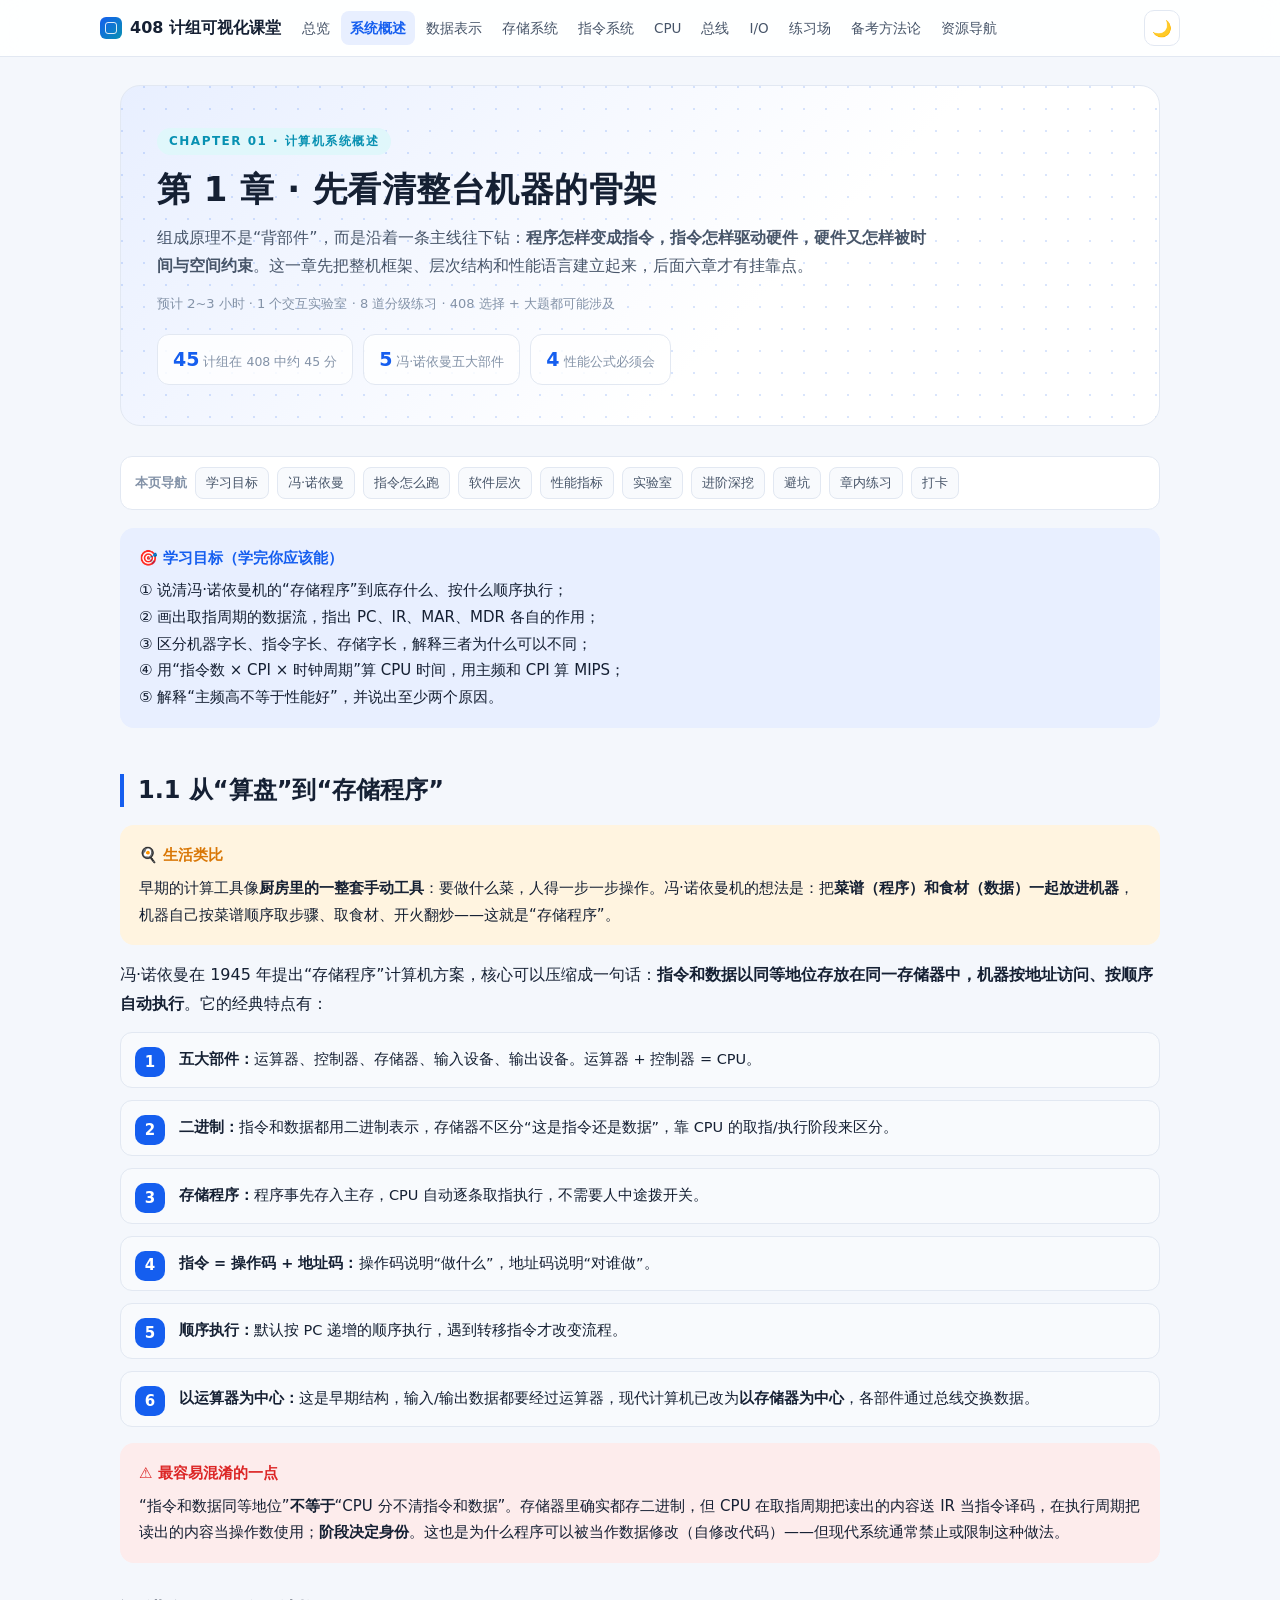
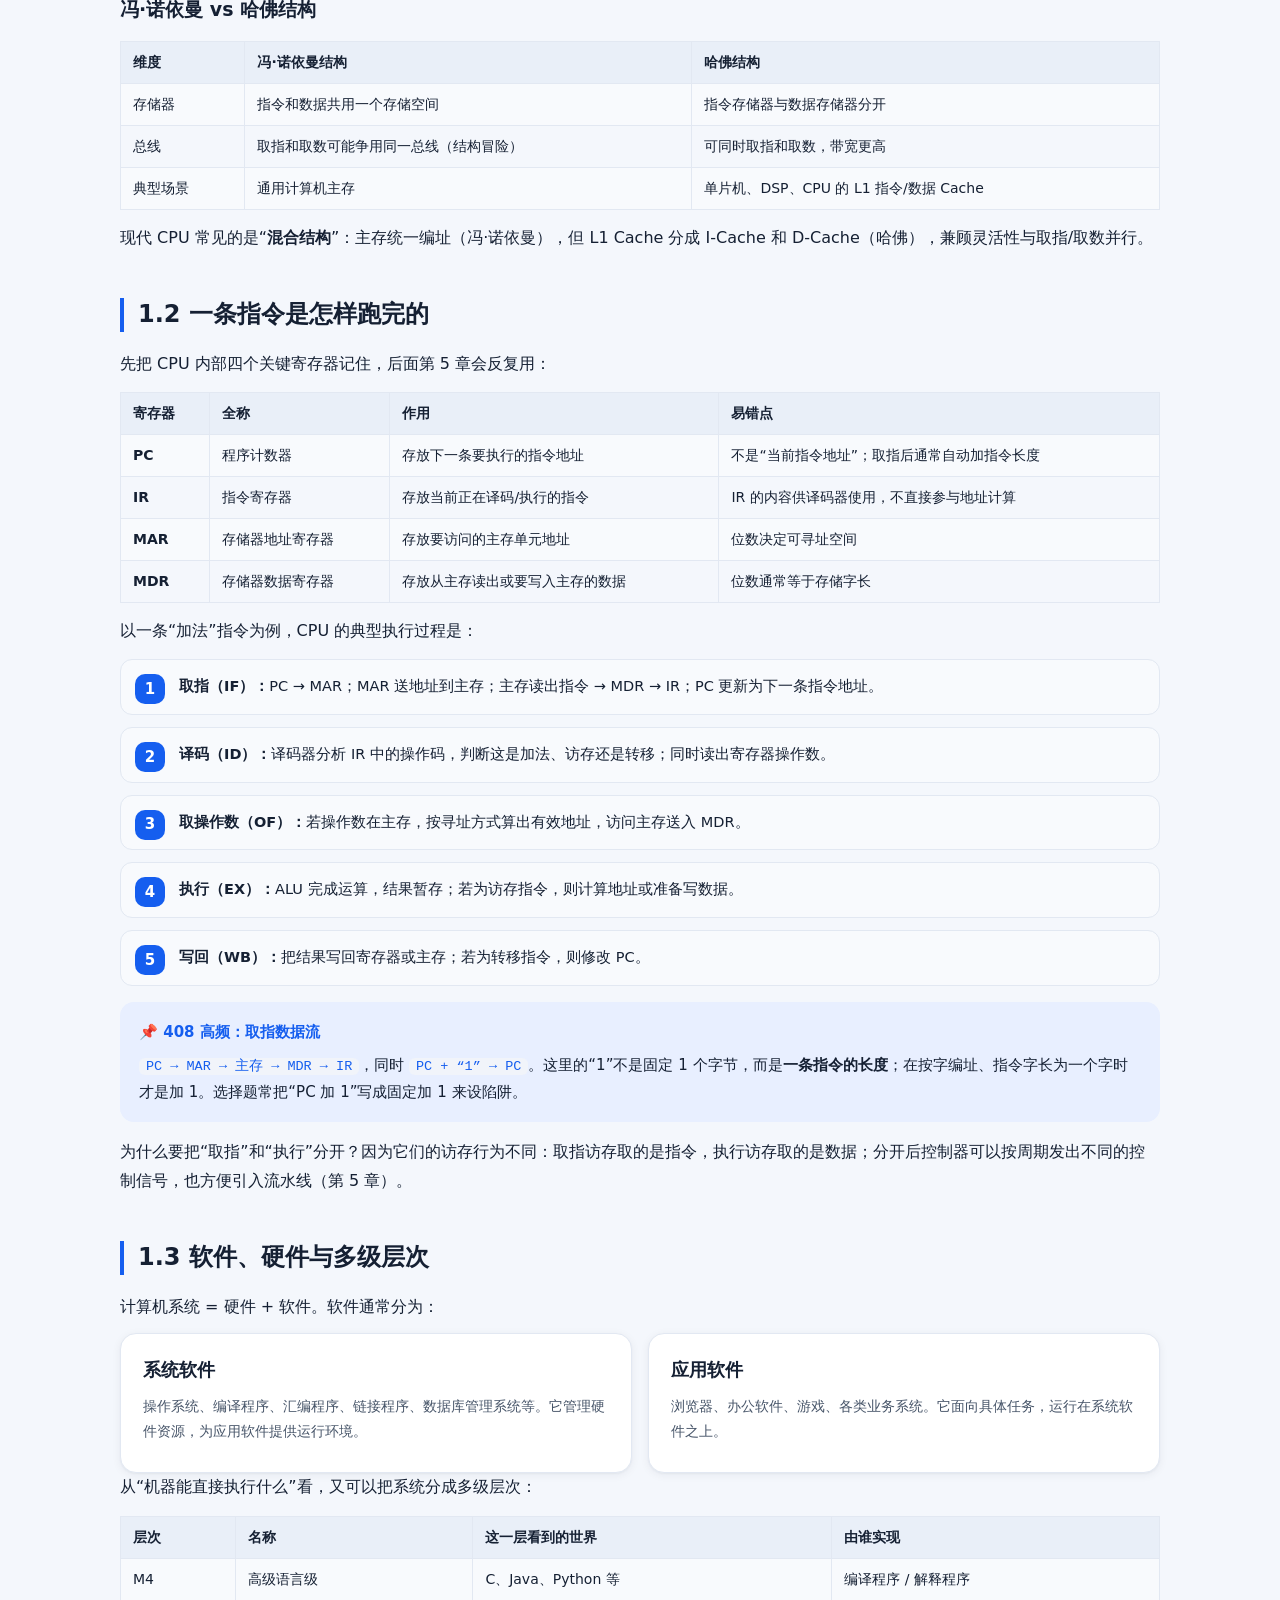
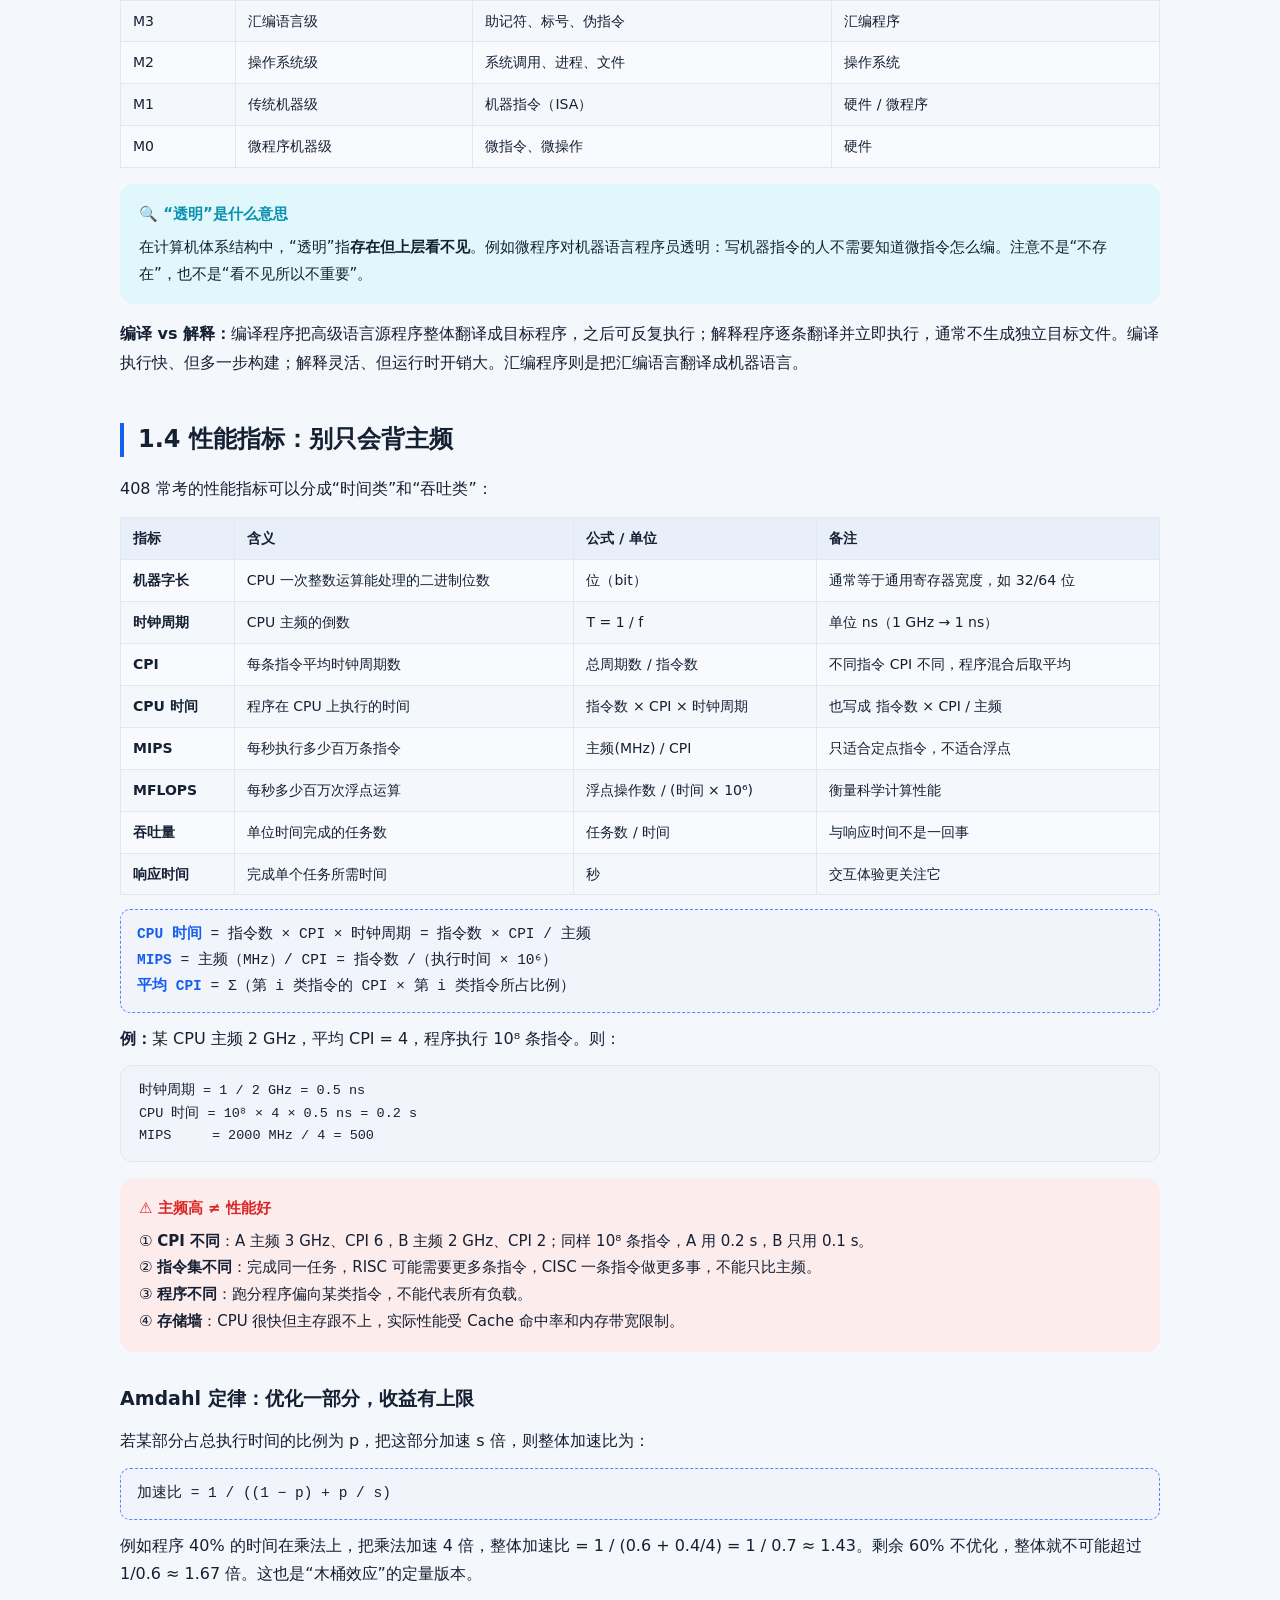
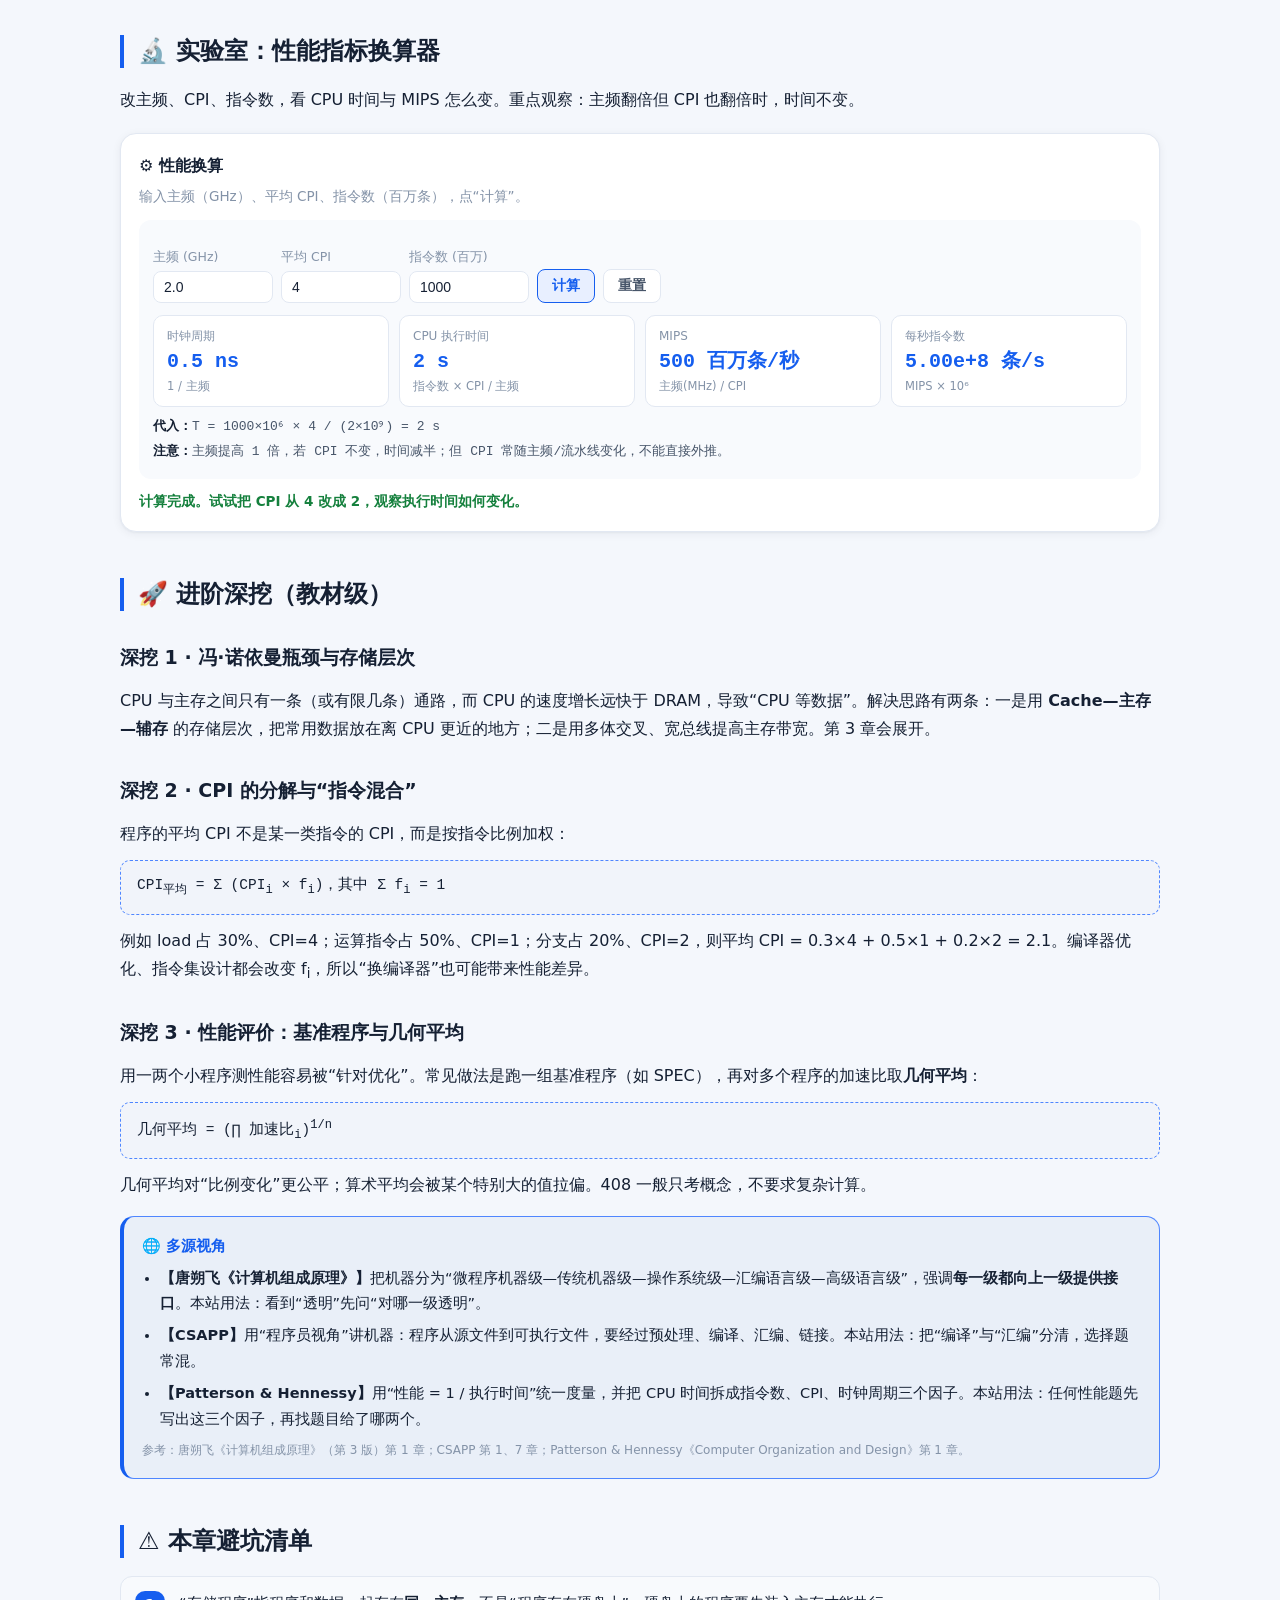
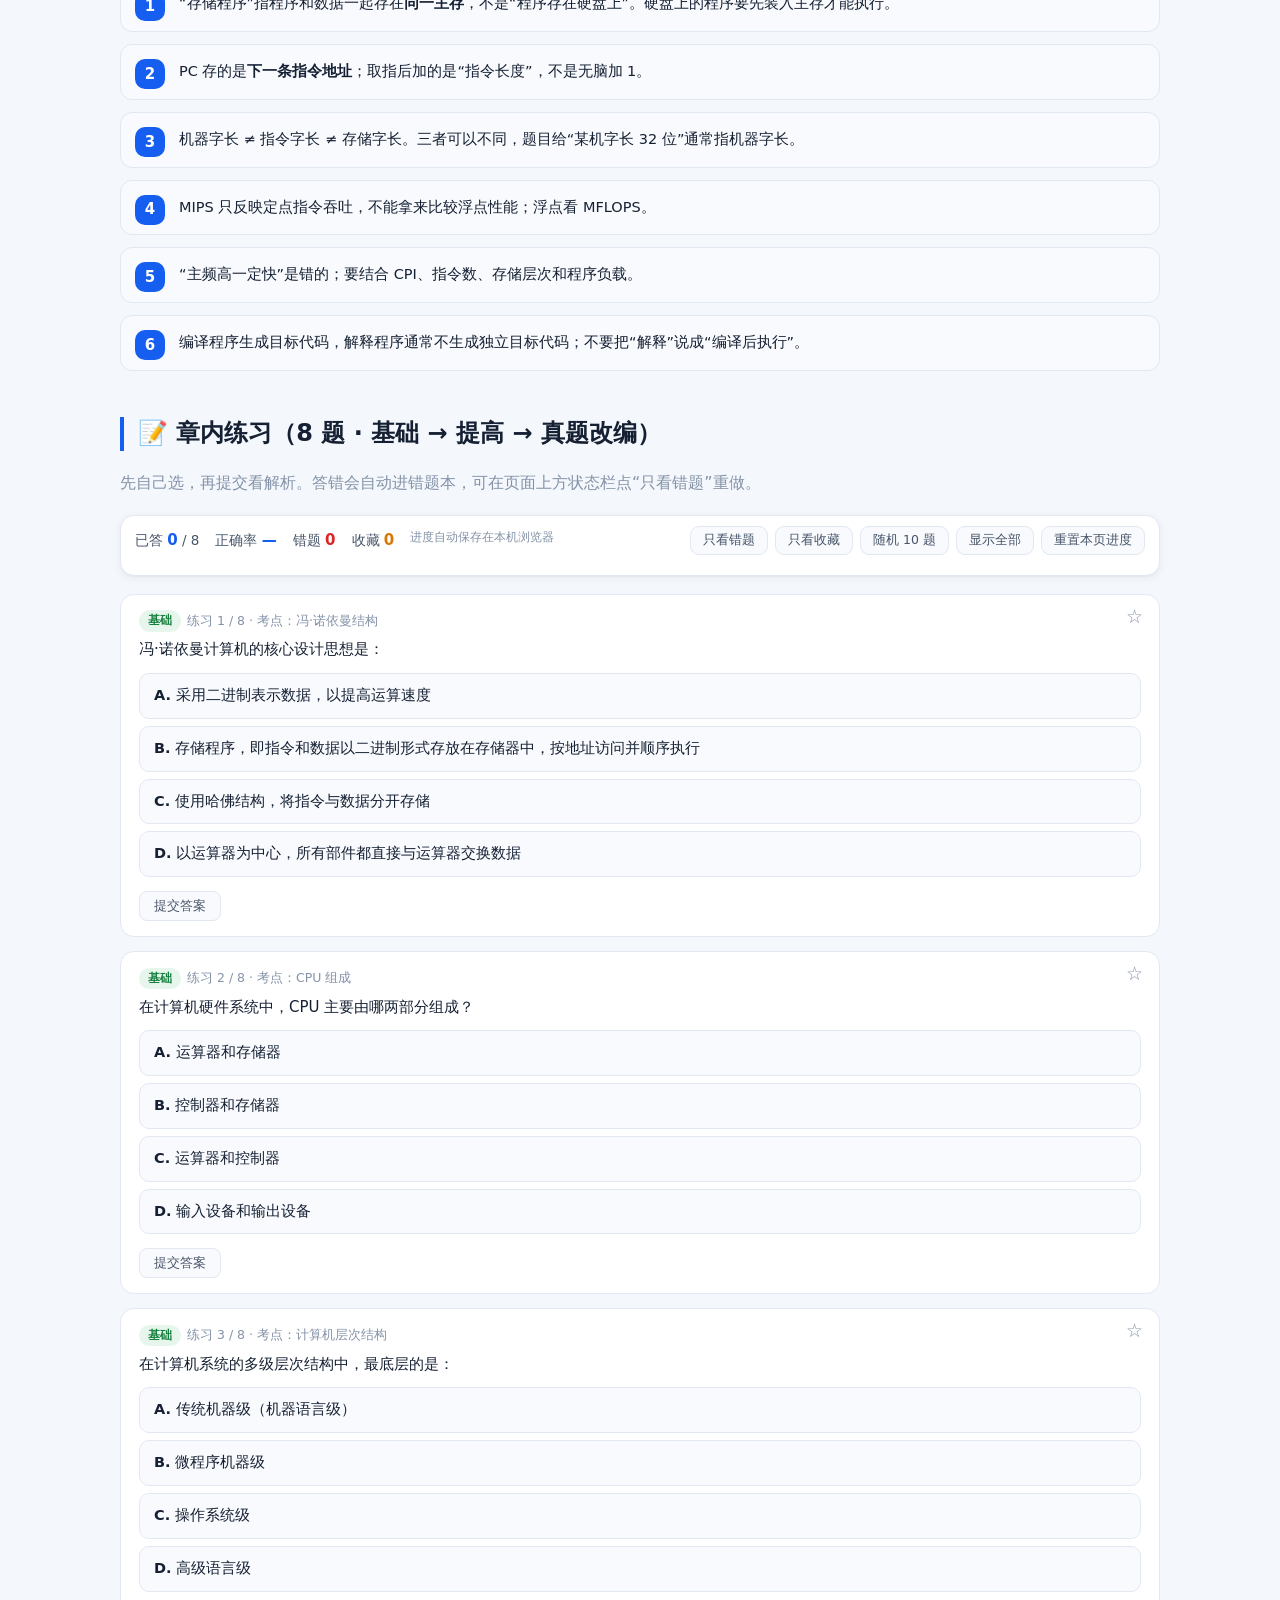
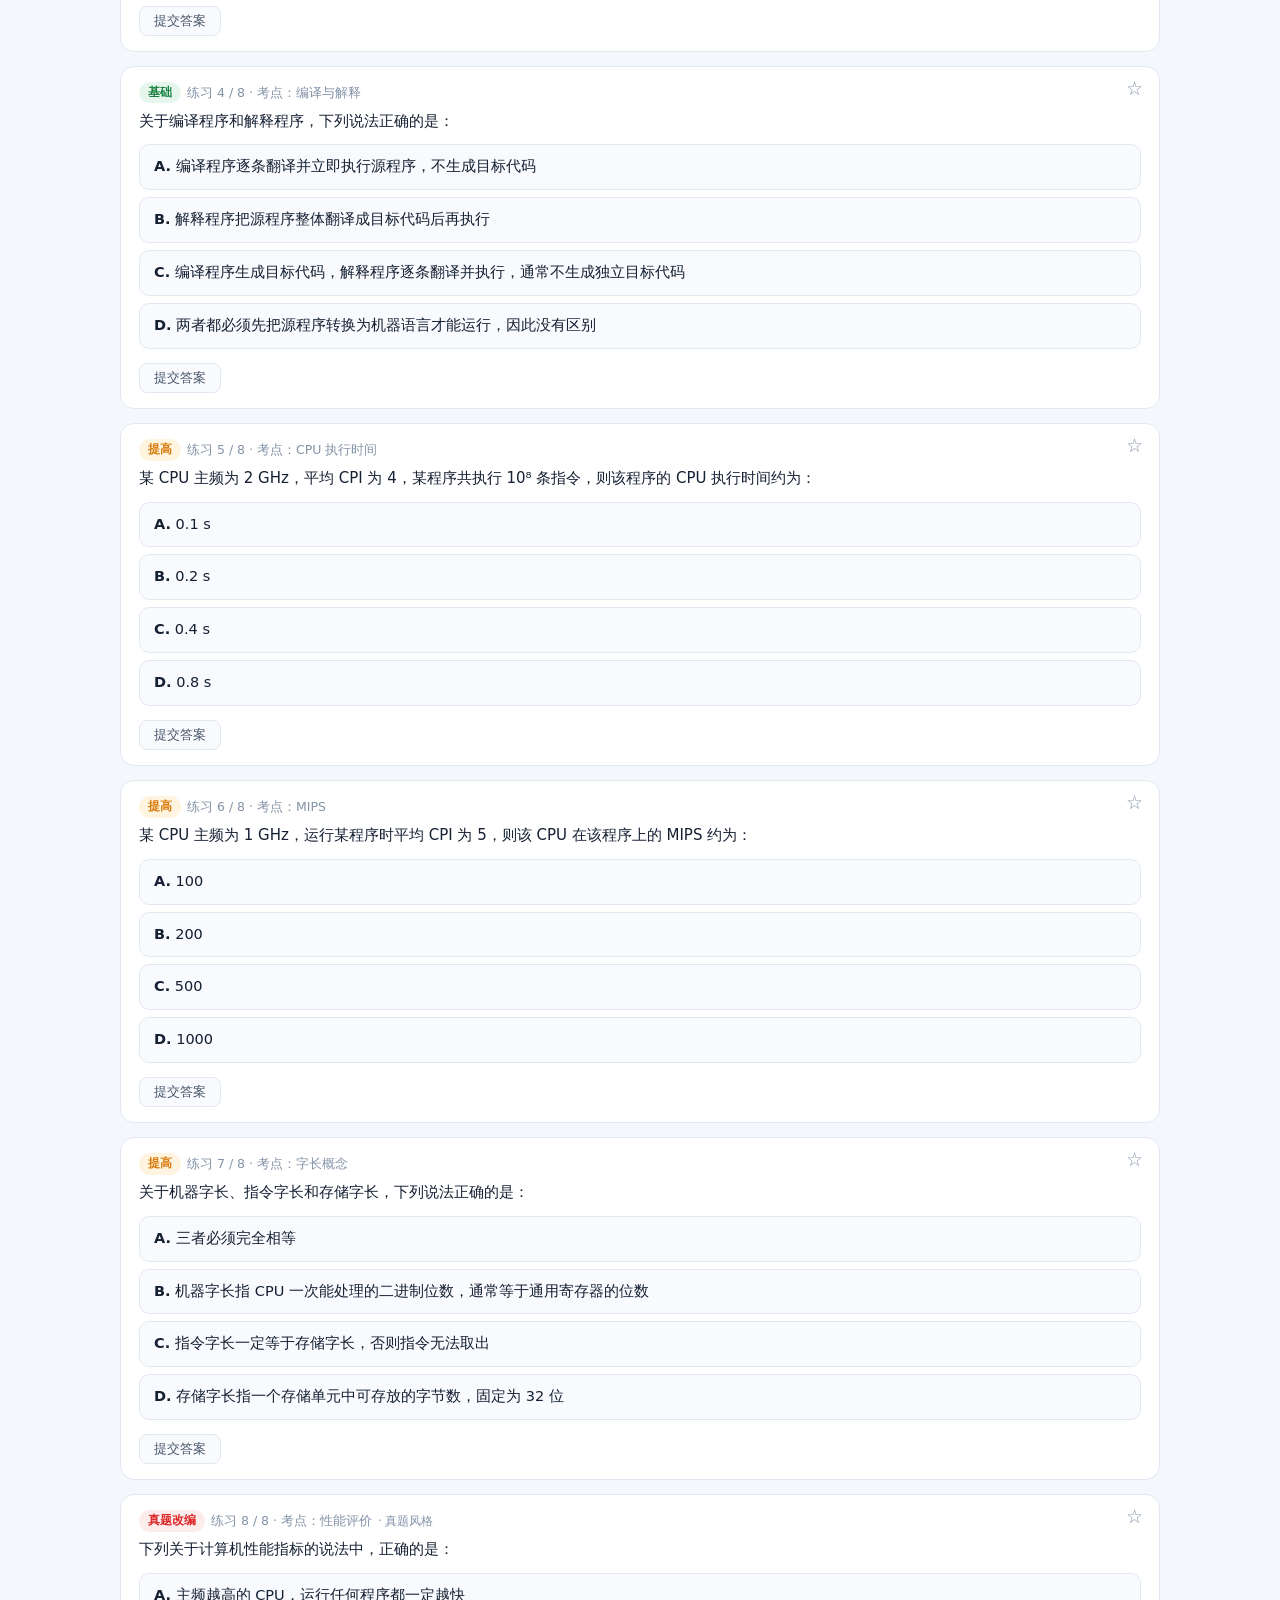
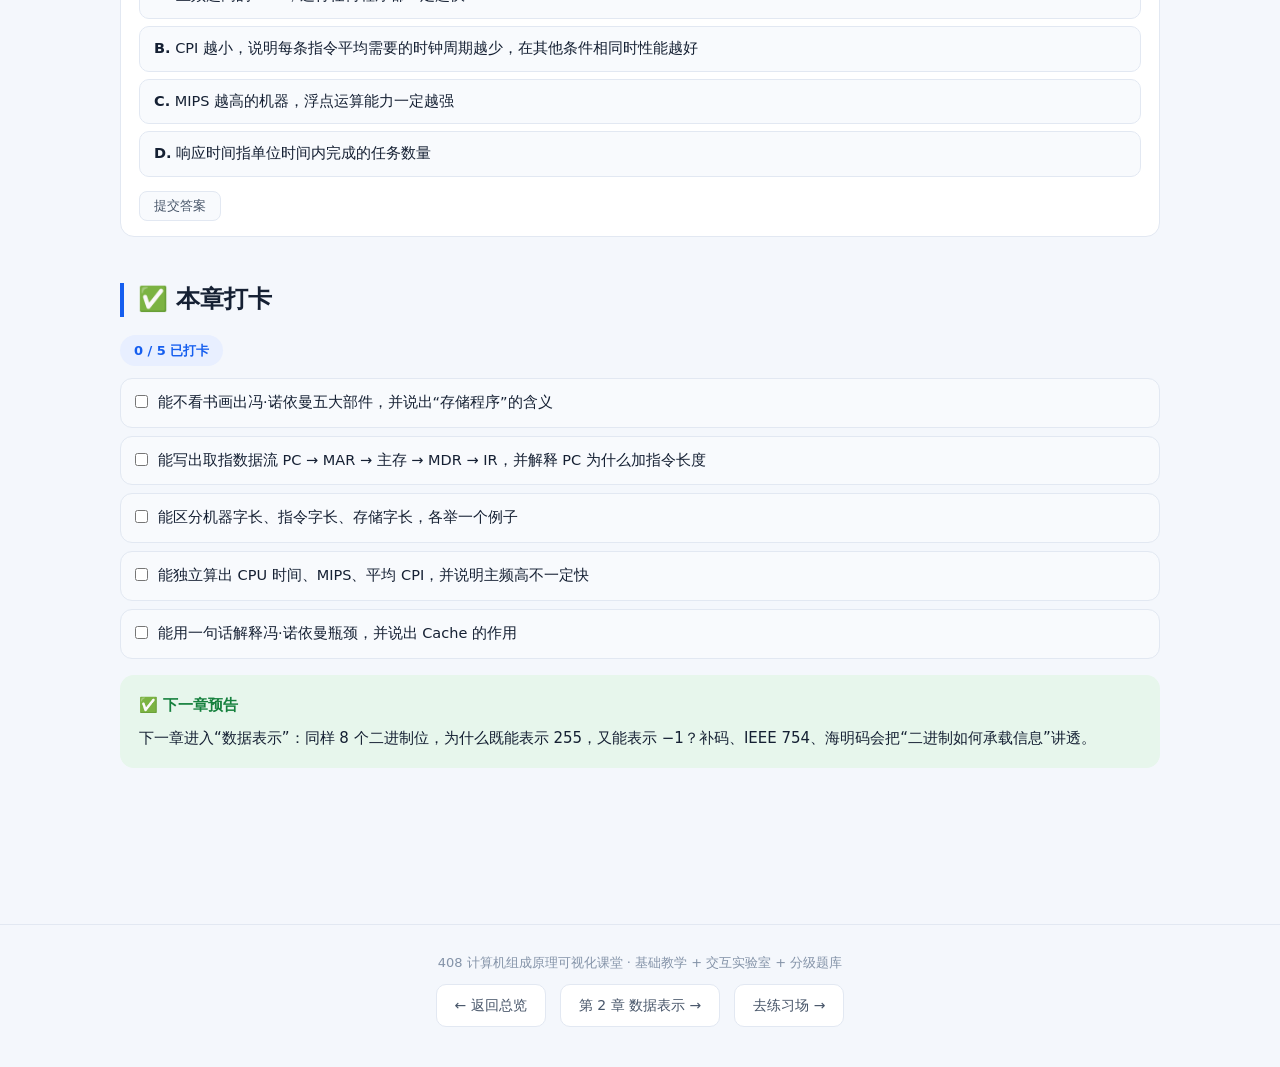
==== ch01.html @ 4a2fb488 "408 计算机组成原理可视化课堂：7 章知识体系、8 个交互实验室、70 道分级练习、备考方法论" ====
<!DOCTYPE html>
<html lang="zh-CN" data-theme="light">
<head>
<meta charset="UTF-8">
<meta name="viewport" content="width=device-width, initial-scale=1.0">
<title>第 1 章 计算机系统概述 · 408 计算机组成原理可视化课堂</title>
<meta name="description" content="408 计算机组成原理第 1 章：冯·诺依曼结构、计算机层次、指令执行过程与性能指标，附性能换算实验室。">
<link rel="stylesheet" href="assets/style.css?v=1">
</head>
<body>
<nav class="topbar"><div class="topbar-inner">
  <a class="logo" href="index.html"><span class="dot"></span>408 计组可视化课堂</a>
  <div class="nav-links">
    <a href="index.html">总览</a><a href="ch01.html">系统概述</a><a href="ch02.html">数据表示</a><a href="ch03.html">存储系统</a><a href="ch04.html">指令系统</a><a href="ch05.html">CPU</a><a href="ch06.html">总线</a><a href="ch07.html">I/O</a><a href="practice.html">练习场</a><a href="method.html">备考方法论</a><a href="resources.html">资源导航</a>
  </div>
  <button class="theme-btn" title="切换明暗主题">🌙</button>
</div></nav>

<div class="wrap">
  <div class="hero">
    <span class="kicker">CHAPTER 01 · 计算机系统概述</span>
    <h1>第 1 章 · 先看清整台机器的骨架</h1>
    <p>组成原理不是“背部件”，而是沿着一条主线往下钻：<b>程序怎样变成指令，指令怎样驱动硬件，硬件又怎样被时间与空间约束</b>。这一章先把整机框架、层次结构和性能语言建立起来，后面六章才有挂靠点。</p>
    <p class="tagline">预计 2~3 小时 · 1 个交互实验室 · 8 道分级练习 · 408 选择 + 大题都可能涉及</p>
    <div class="stats">
      <div class="stat"><b>45</b><span>计组在 408 中约 45 分</span></div>
      <div class="stat"><b>5</b><span>冯·诺依曼五大部件</span></div>
      <div class="stat"><b>4</b><span>性能公式必须会</span></div>
    </div>
  </div>

  <div class="toc"><span class="toc-label">本页导航</span><a href="#goal">学习目标</a><a href="#s1">冯·诺依曼</a><a href="#s2">指令怎么跑</a><a href="#s3">软件层次</a><a href="#s4">性能指标</a><a href="#lab">实验室</a><a href="#deep">进阶深挖</a><a href="#pit">避坑</a><a href="#quiz">章内练习</a><a href="#ck">打卡</a></div>

  <div class="callout exam" id="goal"><div class="co-title">🎯 学习目标（学完你应该能）</div>
  ① 说清冯·诺依曼机的“存储程序”到底存什么、按什么顺序执行；<br>
  ② 画出取指周期的数据流，指出 PC、IR、MAR、MDR 各自的作用；<br>
  ③ 区分机器字长、指令字长、存储字长，解释三者为什么可以不同；<br>
  ④ 用“指令数 × CPI × 时钟周期”算 CPU 时间，用主频和 CPI 算 MIPS；<br>
  ⑤ 解释“主频高不等于性能好”，并说出至少两个原因。</div>

  <h2 class="sec" id="s1">1.1 从“算盘”到“存储程序”</h2>
  <div class="callout life"><div class="co-title">🍳 生活类比</div>
  早期的计算工具像<b>厨房里的一整套手动工具</b>：要做什么菜，人得一步一步操作。冯·诺依曼机的想法是：把<b>菜谱（程序）和食材（数据）一起放进机器</b>，机器自己按菜谱顺序取步骤、取食材、开火翻炒——这就是“存储程序”。</div>

  <p>冯·诺依曼在 1945 年提出“存储程序”计算机方案，核心可以压缩成一句话：<b>指令和数据以同等地位存放在同一存储器中，机器按地址访问、按顺序自动执行</b>。它的经典特点有：</p>
  <div class="steps">
    <div class="step"><b>五大部件：</b>运算器、控制器、存储器、输入设备、输出设备。运算器 + 控制器 = CPU。</div>
    <div class="step"><b>二进制：</b>指令和数据都用二进制表示，存储器不区分“这是指令还是数据”，靠 CPU 的取指/执行阶段来区分。</div>
    <div class="step"><b>存储程序：</b>程序事先存入主存，CPU 自动逐条取指执行，不需要人中途拨开关。</div>
    <div class="step"><b>指令 = 操作码 + 地址码：</b>操作码说明“做什么”，地址码说明“对谁做”。</div>
    <div class="step"><b>顺序执行：</b>默认按 PC 递增的顺序执行，遇到转移指令才改变流程。</div>
    <div class="step"><b>以运算器为中心：</b>这是早期结构，输入/输出数据都要经过运算器，现代计算机已改为<b>以存储器为中心</b>，各部件通过总线交换数据。</div>
  </div>

  <div class="callout warn"><div class="co-title">⚠️ 最容易混淆的一点</div>
  “指令和数据同等地位”<b>不等于</b>“CPU 分不清指令和数据”。存储器里确实都存二进制，但 CPU 在取指周期把读出的内容送 IR 当指令译码，在执行周期把读出的内容当操作数使用；<b>阶段决定身份</b>。这也是为什么程序可以被当作数据修改（自修改代码）——但现代系统通常禁止或限制这种做法。</div>

  <h3 class="sub">冯·诺依曼 vs 哈佛结构</h3>
  <table class="tbl">
    <tr><th>维度</th><th>冯·诺依曼结构</th><th>哈佛结构</th></tr>
    <tr><td>存储器</td><td>指令和数据共用一个存储空间</td><td>指令存储器与数据存储器分开</td></tr>
    <tr><td>总线</td><td>取指和取数可能争用同一总线（结构冒险）</td><td>可同时取指和取数，带宽更高</td></tr>
    <tr><td>典型场景</td><td>通用计算机主存</td><td>单片机、DSP、CPU 的 L1 指令/数据 Cache</td></tr>
  </table>
  <p>现代 CPU 常见的是“<b>混合结构</b>”：主存统一编址（冯·诺依曼），但 L1 Cache 分成 I-Cache 和 D-Cache（哈佛），兼顾灵活性与取指/取数并行。</p>

  <h2 class="sec" id="s2">1.2 一条指令是怎样跑完的</h2>
  <p>先把 CPU 内部四个关键寄存器记住，后面第 5 章会反复用：</p>
  <table class="tbl">
    <tr><th>寄存器</th><th>全称</th><th>作用</th><th>易错点</th></tr>
    <tr><td><b>PC</b></td><td>程序计数器</td><td>存放下一条要执行的指令地址</td><td>不是“当前指令地址”；取指后通常自动加指令长度</td></tr>
    <tr><td><b>IR</b></td><td>指令寄存器</td><td>存放当前正在译码/执行的指令</td><td>IR 的内容供译码器使用，不直接参与地址计算</td></tr>
    <tr><td><b>MAR</b></td><td>存储器地址寄存器</td><td>存放要访问的主存单元地址</td><td>位数决定可寻址空间</td></tr>
    <tr><td><b>MDR</b></td><td>存储器数据寄存器</td><td>存放从主存读出或要写入主存的数据</td><td>位数通常等于存储字长</td></tr>
  </table>

  <p>以一条“加法”指令为例，CPU 的典型执行过程是：</p>
  <div class="steps">
    <div class="step"><b>取指（IF）：</b>PC → MAR；MAR 送地址到主存；主存读出指令 → MDR → IR；PC 更新为下一条指令地址。</div>
    <div class="step"><b>译码（ID）：</b>译码器分析 IR 中的操作码，判断这是加法、访存还是转移；同时读出寄存器操作数。</div>
    <div class="step"><b>取操作数（OF）：</b>若操作数在主存，按寻址方式算出有效地址，访问主存送入 MDR。</div>
    <div class="step"><b>执行（EX）：</b>ALU 完成运算，结果暂存；若为访存指令，则计算地址或准备写数据。</div>
    <div class="step"><b>写回（WB）：</b>把结果写回寄存器或主存；若为转移指令，则修改 PC。</div>
  </div>

  <div class="callout exam"><div class="co-title">📌 408 高频：取指数据流</div>
  <code class="inline">PC → MAR → 主存 → MDR → IR</code>，同时 <code class="inline">PC + “1” → PC</code>。这里的“1”不是固定 1 个字节，而是<b>一条指令的长度</b>；在按字编址、指令字长为一个字时才是加 1。选择题常把“PC 加 1”写成固定加 1 来设陷阱。</div>

  <p>为什么要把“取指”和“执行”分开？因为它们的访存行为不同：取指访存取的是指令，执行访存取的是数据；分开后控制器可以按周期发出不同的控制信号，也方便引入流水线（第 5 章）。</p>

  <h2 class="sec" id="s3">1.3 软件、硬件与多级层次</h2>
  <p>计算机系统 = 硬件 + 软件。软件通常分为：</p>
  <div class="grid cols-2">
    <div class="card"><h3>系统软件</h3><p>操作系统、编译程序、汇编程序、链接程序、数据库管理系统等。它管理硬件资源，为应用软件提供运行环境。</p></div>
    <div class="card"><h3>应用软件</h3><p>浏览器、办公软件、游戏、各类业务系统。它面向具体任务，运行在系统软件之上。</p></div>
  </div>
  <p>从“机器能直接执行什么”看，又可以把系统分成多级层次：</p>
  <table class="tbl">
    <tr><th>层次</th><th>名称</th><th>这一层看到的世界</th><th>由谁实现</th></tr>
    <tr><td>M4</td><td>高级语言级</td><td>C、Java、Python 等</td><td>编译程序 / 解释程序</td></tr>
    <tr><td>M3</td><td>汇编语言级</td><td>助记符、标号、伪指令</td><td>汇编程序</td></tr>
    <tr><td>M2</td><td>操作系统级</td><td>系统调用、进程、文件</td><td>操作系统</td></tr>
    <tr><td>M1</td><td>传统机器级</td><td>机器指令（ISA）</td><td>硬件 / 微程序</td></tr>
    <tr><td>M0</td><td>微程序机器级</td><td>微指令、微操作</td><td>硬件</td></tr>
  </table>
  <div class="callout cyan"><div class="co-title">🔍 “透明”是什么意思</div>
  在计算机体系结构中，“透明”指<b>存在但上层看不见</b>。例如微程序对机器语言程序员透明：写机器指令的人不需要知道微指令怎么编。注意不是“不存在”，也不是“看不见所以不重要”。</div>

  <p><b>编译 vs 解释：</b>编译程序把高级语言源程序整体翻译成目标程序，之后可反复执行；解释程序逐条翻译并立即执行，通常不生成独立目标文件。编译执行快、但多一步构建；解释灵活、但运行时开销大。汇编程序则是把汇编语言翻译成机器语言。</p>

  <h2 class="sec" id="s4">1.4 性能指标：别只会背主频</h2>
  <p>408 常考的性能指标可以分成“时间类”和“吞吐类”：</p>
  <table class="tbl">
    <tr><th>指标</th><th>含义</th><th>公式 / 单位</th><th>备注</th></tr>
    <tr><td><b>机器字长</b></td><td>CPU 一次整数运算能处理的二进制位数</td><td>位（bit）</td><td>通常等于通用寄存器宽度，如 32/64 位</td></tr>
    <tr><td><b>时钟周期</b></td><td>CPU 主频的倒数</td><td>T = 1 / f</td><td>单位 ns（1 GHz → 1 ns）</td></tr>
    <tr><td><b>CPI</b></td><td>每条指令平均时钟周期数</td><td>总周期数 / 指令数</td><td>不同指令 CPI 不同，程序混合后取平均</td></tr>
    <tr><td><b>CPU 时间</b></td><td>程序在 CPU 上执行的时间</td><td>指令数 × CPI × 时钟周期</td><td>也写成 指令数 × CPI / 主频</td></tr>
    <tr><td><b>MIPS</b></td><td>每秒执行多少百万条指令</td><td>主频(MHz) / CPI</td><td>只适合定点指令，不适合浮点</td></tr>
    <tr><td><b>MFLOPS</b></td><td>每秒多少百万次浮点运算</td><td>浮点操作数 / (时间 × 10⁶)</td><td>衡量科学计算性能</td></tr>
    <tr><td><b>吞吐量</b></td><td>单位时间完成的任务数</td><td>任务数 / 时间</td><td>与响应时间不是一回事</td></tr>
    <tr><td><b>响应时间</b></td><td>完成单个任务所需时间</td><td>秒</td><td>交互体验更关注它</td></tr>
  </table>

  <div class="formula">
    <b>CPU 时间</b> = 指令数 × CPI × 时钟周期 = 指令数 × CPI / 主频<br>
    <b>MIPS</b> = 主频（MHz）/ CPI = 指令数 /（执行时间 × 10⁶）<br>
    <b>平均 CPI</b> = Σ（第 i 类指令的 CPI × 第 i 类指令所占比例）
  </div>

  <p><b>例：</b>某 CPU 主频 2 GHz，平均 CPI = 4，程序执行 10⁸ 条指令。则：</p>
  <pre class="code">时钟周期 = 1 / 2 GHz = 0.5 ns
CPU 时间 = 10⁸ × 4 × 0.5 ns = 0.2 s
MIPS     = 2000 MHz / 4 = 500</pre>

  <div class="callout warn"><div class="co-title">⚠️ 主频高 ≠ 性能好</div>
  ① <b>CPI 不同</b>：A 主频 3 GHz、CPI 6，B 主频 2 GHz、CPI 2；同样 10⁸ 条指令，A 用 0.2 s，B 只用 0.1 s。<br>
  ② <b>指令集不同</b>：完成同一任务，RISC 可能需要更多条指令，CISC 一条指令做更多事，不能只比主频。<br>
  ③ <b>程序不同</b>：跑分程序偏向某类指令，不能代表所有负载。<br>
  ④ <b>存储墙</b>：CPU 很快但主存跟不上，实际性能受 Cache 命中率和内存带宽限制。</div>

  <h3 class="sub">Amdahl 定律：优化一部分，收益有上限</h3>
  <p>若某部分占总执行时间的比例为 p，把这部分加速 s 倍，则整体加速比为：</p>
  <div class="formula">加速比 = 1 / ((1 − p) + p / s)</div>
  <p>例如程序 40% 的时间在乘法上，把乘法加速 4 倍，整体加速比 = 1 / (0.6 + 0.4/4) = 1 / 0.7 ≈ 1.43。剩余 60% 不优化，整体就不可能超过 1/0.6 ≈ 1.67 倍。这也是“木桶效应”的定量版本。</p>

  <h2 class="sec" id="lab">🔬 实验室：性能指标换算器</h2>
  <p>改主频、CPI、指令数，看 CPU 时间与 MIPS 怎么变。重点观察：主频翻倍但 CPI 也翻倍时，时间不变。</p>
  <div class="lab" id="lab-perf">
    <div class="lab-title">⚙️ 性能换算</div>
    <div class="lab-desc">输入主频（GHz）、平均 CPI、指令数（百万条），点“计算”。</div>
    <div class="lab-stage">
      <div class="lab-ctrl">
        <label class="lab-field">主频 (GHz)<input id="perf-freq" type="number" value="2.0" step="0.1" min="0.1"></label>
        <label class="lab-field">平均 CPI<input id="perf-cpi" type="number" value="4" step="0.5" min="0.1"></label>
        <label class="lab-field">指令数 (百万)<input id="perf-inst" type="number" value="1000" step="100" min="1"></label>
        <button id="perf-go" type="button">计算</button>
        <button id="perf-reset" class="ghost" type="button">重置</button>
      </div>
      <div class="lab-out" id="perf-out"></div>
      <div class="lab-kv" id="perf-kv"></div>
    </div>
    <div class="lab-note" id="perf-note"></div>
  </div>

  <h2 class="sec" id="deep">🚀 进阶深挖（教材级）</h2>
  <h3 class="sub">深挖 1 · 冯·诺依曼瓶颈与存储层次</h3>
  <p>CPU 与主存之间只有一条（或有限几条）通路，而 CPU 的速度增长远快于 DRAM，导致“CPU 等数据”。解决思路有两条：一是用 <b>Cache—主存—辅存</b> 的存储层次，把常用数据放在离 CPU 更近的地方；二是用多体交叉、宽总线提高主存带宽。第 3 章会展开。</p>

  <h3 class="sub">深挖 2 · CPI 的分解与“指令混合”</h3>
  <p>程序的平均 CPI 不是某一类指令的 CPI，而是按指令比例加权：</p>
  <div class="formula">CPI<sub>平均</sub> = Σ (CPI<sub>i</sub> × f<sub>i</sub>)，其中 Σ f<sub>i</sub> = 1</div>
  <p>例如 load 占 30%、CPI=4；运算指令占 50%、CPI=1；分支占 20%、CPI=2，则平均 CPI = 0.3×4 + 0.5×1 + 0.2×2 = 2.1。编译器优化、指令集设计都会改变 f<sub>i</sub>，所以“换编译器”也可能带来性能差异。</p>

  <h3 class="sub">深挖 3 · 性能评价：基准程序与几何平均</h3>
  <p>用一两个小程序测性能容易被“针对优化”。常见做法是跑一组基准程序（如 SPEC），再对多个程序的加速比取<b>几何平均</b>：</p>
  <div class="formula">几何平均 = (∏ 加速比<sub>i</sub>)<sup>1/n</sup></div>
  <p>几何平均对“比例变化”更公平；算术平均会被某个特别大的值拉偏。408 一般只考概念，不要求复杂计算。</p>

  <div class="callout views"><div class="co-title">🌐 多源视角</div>
  <ul>
    <li><b>【唐朔飞《计算机组成原理》】</b>把机器分为“微程序机器级—传统机器级—操作系统级—汇编语言级—高级语言级”，强调<b>每一级都向上一级提供接口</b>。本站用法：看到“透明”先问“对哪一级透明”。</li>
    <li><b>【CSAPP】</b>用“程序员视角”讲机器：程序从源文件到可执行文件，要经过预处理、编译、汇编、链接。本站用法：把“编译”与“汇编”分清，选择题常混。</li>
    <li><b>【Patterson & Hennessy】</b>用“性能 = 1 / 执行时间”统一度量，并把 CPU 时间拆成指令数、CPI、时钟周期三个因子。本站用法：任何性能题先写出这三个因子，再找题目给了哪两个。</li>
  </ul>
  <div class="src">参考：唐朔飞《计算机组成原理》（第 3 版）第 1 章；CSAPP 第 1、7 章；Patterson & Hennessy《Computer Organization and Design》第 1 章。</div></div>

  <h2 class="sec" id="pit">⚠️ 本章避坑清单</h2>
  <div class="steps">
    <div class="step">“存储程序”指程序和数据一起存在<b>同一主存</b>，不是“程序存在硬盘上”。硬盘上的程序要先装入主存才能执行。</div>
    <div class="step">PC 存的是<b>下一条指令地址</b>；取指后加的是“指令长度”，不是无脑加 1。</div>
    <div class="step">机器字长 ≠ 指令字长 ≠ 存储字长。三者可以不同，题目给“某机字长 32 位”通常指机器字长。</div>
    <div class="step">MIPS 只反映定点指令吞吐，不能拿来比较浮点性能；浮点看 MFLOPS。</div>
    <div class="step">“主频高一定快”是错的；要结合 CPI、指令数、存储层次和程序负载。</div>
    <div class="step">编译程序生成目标代码，解释程序通常不生成独立目标代码；不要把“解释”说成“编译后执行”。</div>
  </div>

  <h2 class="sec" id="quiz">📝 章内练习（<span data-quiz-count>8</span> 题 · 基础 → 提高 → 真题改编）</h2>
  <p class="muted">先自己选，再提交看解析。答错会自动进错题本，可在页面上方状态栏点“只看错题”重做。</p>
  <div data-quiz-ch="1"></div>

  <h2 class="sec" id="ck">✅ 本章打卡</h2>
  <div data-ck-scope>
    <p><span class="progress-pill">0 / 5 已打卡</span></p>
    <div class="checklist">
      <label class="check-item" data-ck="c1-1"><input type="checkbox"><span>能不看书画出冯·诺依曼五大部件，并说出“存储程序”的含义</span></label>
      <label class="check-item" data-ck="c1-2"><input type="checkbox"><span>能写出取指数据流 PC → MAR → 主存 → MDR → IR，并解释 PC 为什么加指令长度</span></label>
      <label class="check-item" data-ck="c1-3"><input type="checkbox"><span>能区分机器字长、指令字长、存储字长，各举一个例子</span></label>
      <label class="check-item" data-ck="c1-4"><input type="checkbox"><span>能独立算出 CPU 时间、MIPS、平均 CPI，并说明主频高不一定快</span></label>
      <label class="check-item" data-ck="c1-5"><input type="checkbox"><span>能用一句话解释冯·诺依曼瓶颈，并说出 Cache 的作用</span></label>
    </div>
  </div>

  <div class="callout ok"><div class="co-title">✅ 下一章预告</div>
  下一章进入“数据表示”：同样 8 个二进制位，为什么既能表示 255，又能表示 −1？补码、IEEE 754、海明码会把“二进制如何承载信息”讲透。</div>
</div>

<footer>
  408 计算机组成原理可视化课堂 · 基础教学 + 交互实验室 + 分级题库<br>
  <div class="pagers"><a href="index.html">← 返回总览</a><a href="ch02.html">第 2 章 数据表示 →</a><a href="practice.html">去练习场 →</a></div>
</footer>
<script src="assets/questions.js?v=1"></script>
<script src="assets/app.js?v=1"></script>
<script src="assets/labs.js?v=1"></script>
</body>
</html>
---- assets/style.css ----
/* 408 计算机组成原理可视化课堂 · 设计系统 */
:root {
  --bg: #f4f7fc;
  --bg-soft: #e9eff8;
  --card: #ffffff;
  --card-2: #f8fafd;
  --ink: #152033;
  --ink-2: #475569;
  --ink-3: #8493a8;
  --line: #e2e8f2;
  --brand: #155eef;
  --brand-2: #4f86ff;
  --brand-soft: #e8efff;
  --cyan: #0891b2;
  --cyan-soft: #e0f7fb;
  --accent: #d97706;
  --accent-soft: #fff4e0;
  --green: #15803d;
  --green-soft: #e7f6ec;
  --red: #dc2626;
  --red-soft: #fdecec;
  --purple: #7c3aed;
  --purple-soft: #f1eafe;
  --shadow: 0 2px 10px rgba(21, 32, 51, .06), 0 1px 2px rgba(21, 32, 51, .04);
  --code-bg: #f1f4fa;
  --mono: Consolas, "JetBrains Mono", "Cascadia Code", monospace;
}
[data-theme="dark"] {
  --bg: #0d1420;
  --bg-soft: #131c2b;
  --card: #182233;
  --card-2: #1d283b;
  --ink: #e8eef8;
  --ink-2: #b4c0d3;
  --ink-3: #7686a0;
  --line: #2a3750;
  --brand: #6d97ff;
  --brand-2: #8fb0ff;
  --brand-soft: #1e2d4f;
  --cyan: #4dd6ee;
  --cyan-soft: #10303a;
  --accent: #fbbf24;
  --accent-soft: #33280f;
  --green: #4ade80;
  --green-soft: #12301d;
  --red: #f87171;
  --red-soft: #3a1a1a;
  --purple: #c4b5fd;
  --purple-soft: #2a1f45;
  --shadow: 0 2px 12px rgba(0, 0, 0, .35);
  --code-bg: #202c40;
}
* { box-sizing: border-box; margin: 0; padding: 0; }
html { scroll-behavior: smooth; }
body {
  font-family: "PingFang SC", "Microsoft YaHei", "Segoe UI", system-ui, sans-serif;
  background: var(--bg); color: var(--ink);
  line-height: 1.78; font-size: 16px;
  transition: background .25s, color .25s;
}
a { color: var(--brand); text-decoration: none; }
a:hover { text-decoration: underline; }
button { font-family: inherit; }

/* ── 顶部导航 ── */
.topbar {
  position: sticky; top: 0; z-index: 50;
  background: color-mix(in srgb, var(--card) 90%, transparent);
  backdrop-filter: blur(12px);
  border-bottom: 1px solid var(--line);
}
.topbar-inner {
  max-width: 1120px; margin: 0 auto; padding: 10px 20px;
  display: flex; align-items: center; gap: 12px;
}
.logo { font-weight: 800; font-size: 16px; color: var(--ink); display: flex; align-items: center; gap: 8px; white-space: nowrap; }
.logo .dot {
  width: 22px; height: 22px; border-radius: 6px;
  background: linear-gradient(135deg, var(--brand), var(--cyan));
  position: relative; flex-shrink: 0;
}
.logo .dot::after {
  content: ""; position: absolute; inset: 5px;
  border: 1.5px solid rgba(255,255,255,.85); border-radius: 3px;
}
.logo:hover { text-decoration: none; }
.nav-links { display: flex; gap: 2px; flex: 1; flex-wrap: wrap; }
.nav-links a { padding: 5px 9px; border-radius: 8px; color: var(--ink-2); font-size: 13.5px; }
.nav-links a:hover { background: var(--brand-soft); color: var(--brand); text-decoration: none; }
.nav-links a.active { background: var(--brand-soft); color: var(--brand); font-weight: 700; }
.theme-btn {
  border: 1px solid var(--line); background: var(--card); color: var(--ink-2);
  width: 36px; height: 36px; border-radius: 10px; cursor: pointer; font-size: 16px;
  transition: transform .15s; flex-shrink: 0;
}
.theme-btn:hover { transform: scale(1.08); }

/* ── 布局 ── */
.wrap { max-width: 1080px; margin: 0 auto; padding: 28px 20px 80px; }
.hero {
  position: relative; overflow: hidden;
  background:
    radial-gradient(circle at 1px 1px, color-mix(in srgb, var(--brand) 16%, transparent) 1px, transparent 0) 0 0 / 22px 22px,
    linear-gradient(135deg, var(--brand-soft), var(--card) 62%);
  border: 1px solid var(--line); border-radius: 20px;
  padding: 40px 36px; margin-bottom: 30px;
}
.hero .kicker {
  display: inline-block; font-size: 12px; font-weight: 800; letter-spacing: 1.5px;
  color: var(--cyan); background: var(--cyan-soft); border-radius: 999px;
  padding: 3px 12px; margin-bottom: 12px;
}
.hero h1 { font-size: 34px; line-height: 1.3; letter-spacing: .5px; margin-bottom: 12px; }
.hero h1 em { font-style: normal; color: var(--brand); }
.hero p { color: var(--ink-2); max-width: 780px; }
.hero .tagline { color: var(--ink-3); font-size: 13px; margin-top: 12px; }
.stats { display: flex; flex-wrap: wrap; gap: 10px; margin-top: 18px; }
.stat {
  background: color-mix(in srgb, var(--card) 82%, transparent);
  border: 1px solid var(--line); border-radius: 12px; padding: 8px 15px;
}
.stat b { font-size: 19px; color: var(--brand); margin-right: 4px; }
.stat span { font-size: 12.5px; color: var(--ink-3); }
h2.sec { font-size: 24px; margin: 46px 0 18px; padding-left: 14px; border-left: 4px solid var(--brand); line-height: 1.4; }
h3.sub { font-size: 19px; margin: 30px 0 12px; color: var(--ink); }
h4.sub2 { font-size: 16.5px; margin: 22px 0 8px; color: var(--ink); }
p { margin-bottom: 12px; }
ul, ol { margin: 0 0 14px 22px; }
li { margin-bottom: 6px; }
.muted { color: var(--ink-3); }
.small { font-size: 13px; }
.center { text-align: center; }
.nowrap { white-space: nowrap; }

/* ── 卡片与网格 ── */
.grid { display: grid; gap: 16px; }
.grid.cols-2 { grid-template-columns: repeat(auto-fit, minmax(320px, 1fr)); }
.grid.cols-3 { grid-template-columns: repeat(auto-fit, minmax(250px, 1fr)); }
.grid.cols-4 { grid-template-columns: repeat(auto-fit, minmax(200px, 1fr)); }
.card {
  background: var(--card); border: 1px solid var(--line); border-radius: 16px;
  padding: 20px 22px; box-shadow: var(--shadow);
}
.card.clickable { transition: transform .15s, box-shadow .15s; display: block; color: inherit; }
.card.clickable:hover { transform: translateY(-3px); text-decoration: none; box-shadow: 0 10px 26px rgba(21, 94, 239, .13); }
.card .ch-num {
  font-size: 12px; font-weight: 800; color: var(--brand);
  background: var(--brand-soft); border-radius: 8px; padding: 2px 10px; display: inline-block; margin-bottom: 10px;
}
.card h3 { font-size: 18px; margin-bottom: 8px; }
.card p { color: var(--ink-2); font-size: 14px; margin-bottom: 8px; }
.chips { display: flex; flex-wrap: wrap; gap: 6px; margin-top: 10px; }
.chip {
  font-size: 12px; color: var(--ink-2); background: var(--bg-soft);
  border: 1px solid var(--line); border-radius: 999px; padding: 2px 10px;
}
.chip.hot { background: var(--accent-soft); border-color: transparent; color: var(--accent); font-weight: 700; }
.chip.cyan { background: var(--cyan-soft); border-color: transparent; color: var(--cyan); }

/* ── 提示框 ── */
.callout {
  border-radius: 14px; padding: 16px 18px; margin: 16px 0;
  border: 1px solid var(--line); background: var(--card-2); font-size: 15px;
}
.callout .co-title { font-weight: 800; margin-bottom: 6px; display: flex; align-items: center; gap: 8px; }
.callout.life { background: var(--accent-soft); border-color: transparent; }
.callout.life .co-title { color: var(--accent); }
.callout.exam { background: var(--brand-soft); border-color: transparent; }
.callout.exam .co-title { color: var(--brand); }
.callout.warn { background: var(--red-soft); border-color: transparent; }
.callout.warn .co-title { color: var(--red); }
.callout.ok { background: var(--green-soft); border-color: transparent; }
.callout.ok .co-title { color: var(--green); }
.callout.cyan { background: var(--cyan-soft); border-color: transparent; }
.callout.cyan .co-title { color: var(--cyan); }
.callout.views { background: var(--bg-soft); border-color: var(--brand-2); border-left: 4px solid var(--brand); }
.callout.views .co-title { color: var(--brand); }
.callout.views ul { margin: 6px 0 0 18px; }
.callout.views li { margin-bottom: 6px; font-size: 14.5px; }
.callout .src { font-size: 12px; color: var(--ink-3); margin-top: 8px; }

/* ── 公式 ── */
.formula {
  background: var(--code-bg); border: 1px dashed var(--brand-2); border-radius: 10px;
  padding: 12px 16px; margin: 12px 0; font-family: var(--mono); font-size: 14.5px;
  color: var(--ink); overflow-x: auto;
}
.formula b { color: var(--brand); }

/* ── 代码块 ── */
pre.code {
  background: var(--code-bg); border: 1px solid var(--line); border-radius: 12px;
  padding: 14px 18px; overflow-x: auto; font-size: 13.5px; line-height: 1.65;
  font-family: var(--mono); margin: 12px 0;
}
code.inline {
  background: var(--code-bg); border-radius: 6px; padding: 1px 7px;
  font-family: var(--mono); font-size: 13.5px; color: var(--brand);
}

/* ── 表格 ── */
table.tbl { width: 100%; border-collapse: collapse; margin: 14px 0; font-size: 14px; }
table.tbl th, table.tbl td { border: 1px solid var(--line); padding: 8px 12px; text-align: left; vertical-align: top; }
table.tbl th { background: var(--bg-soft); font-weight: 800; }
table.tbl tr:nth-child(even) td { background: var(--card-2); }
table.tbl td.c, table.tbl th.c { text-align: center; }
table.tbl .hot-row td { background: var(--accent-soft) !important; font-weight: 700; }

/* ── 打卡清单 ── */
.checklist { display: grid; gap: 8px; }
.check-item {
  display: flex; align-items: flex-start; gap: 10px;
  background: var(--card-2); border: 1px solid var(--line);
  border-radius: 12px; padding: 11px 14px; cursor: pointer; transition: border-color .15s;
  font-size: 14.5px;
}
.check-item:hover { border-color: var(--brand-2); }
.check-item input { margin-top: 5px; accent-color: var(--brand); cursor: pointer; }
.check-item.done { background: var(--green-soft); border-color: transparent; }
.check-item.done span { text-decoration: line-through; color: var(--ink-3); }
.progress-pill {
  display: inline-block; font-size: 13px; font-weight: 800; color: var(--brand);
  background: var(--brand-soft); border-radius: 999px; padding: 4px 14px;
}

/* ── 练习 ── */
.quiz { position: relative; border: 1px solid var(--line); border-radius: 14px; background: var(--card); margin: 14px 0; overflow: hidden; }
.quiz .q-head { padding: 15px 42px 6px 18px; font-size: 15px; }
.quiz .q-head .q-tag { color: var(--ink-3); font-size: 12.5px; margin-bottom: 4px; display: flex; align-items: center; gap: 6px; flex-wrap: wrap; }
.lvl { display: inline-block; font-size: 11.5px; font-weight: 800; border-radius: 999px; padding: 1px 9px; line-height: 1.7; }
.lvl.basic { background: var(--green-soft); color: var(--green); }
.lvl.mid { background: var(--accent-soft); color: var(--accent); }
.lvl.real { background: var(--red-soft); color: var(--red); }
.q-year { display: inline-block; font-size: 11.5px; font-weight: 800; border-radius: 6px; padding: 1px 8px; background: var(--red-soft); color: var(--red); line-height: 1.7; }
.q-src { font-size: 11.5px; color: var(--ink-3); }
.quiz .opts { padding: 4px 18px 14px; display: grid; gap: 7px; }
.quiz .opt {
  border: 1.5px solid var(--line); border-radius: 10px; padding: 9px 14px;
  cursor: pointer; font-size: 14.5px; transition: border-color .15s, background .15s;
  background: var(--card-2);
}
.quiz .opt:hover { border-color: var(--brand-2); }
.quiz .opt.sel { border-color: var(--brand); background: var(--brand-soft); }
.quiz .opt.right { border-color: var(--green); background: var(--green-soft); }
.quiz .opt.wrong { border-color: var(--red); background: var(--red-soft); }
.quiz .q-foot { padding: 0 18px 15px; display: flex; gap: 10px; align-items: center; flex-wrap: wrap; }
.quiz .btn-ans {
  border: 1px solid var(--line); background: var(--card-2); color: var(--ink-2);
  border-radius: 8px; padding: 5px 14px; cursor: pointer; font-size: 13px;
}
.quiz .btn-ans:hover { border-color: var(--brand); color: var(--brand); }
.quiz .q-res { font-size: 13.5px; font-weight: 700; }
.quiz .q-res.good { color: var(--green); }
.quiz .q-res.bad { color: var(--red); }
.quiz .q-exp {
  display: none; margin: 0 18px 16px; padding: 12px 16px;
  background: var(--bg-soft); border-radius: 10px; font-size: 14px; color: var(--ink-2);
}
.quiz .q-exp.show { display: block; }
.quiz .q-exp b { color: var(--ink); }
.quiz .q-fav {
  position: absolute; top: 10px; right: 12px;
  border: none; background: transparent; cursor: pointer;
  font-size: 19px; line-height: 1; color: var(--ink-3); padding: 2px 4px;
  transition: transform .12s, color .12s;
}
.quiz .q-fav:hover { transform: scale(1.2); color: var(--accent); }
.quiz .q-fav.on { color: var(--accent); }
.quiz .q-updated { display: inline-block; margin-top: 6px; font-size: 11.5px; color: var(--accent); background: var(--accent-soft); border-radius: 999px; padding: 1px 9px; }

/* 题库 HUD */
.quiz-hud {
  position: sticky; top: 58px; z-index: 41;
  background: var(--card); border: 1px solid var(--line); border-radius: 14px;
  padding: 10px 14px; margin: 18px 0; box-shadow: var(--shadow);
  display: flex; flex-wrap: wrap; align-items: center; gap: 10px 16px;
}
.quiz-hud .hud-stats { display: flex; flex-wrap: wrap; gap: 6px 16px; font-size: 13.5px; color: var(--ink-2); }
.quiz-hud .hud-stats b { color: var(--brand); font-size: 15px; }
.quiz-hud .hud-wrong b { color: var(--red); }
.quiz-hud .hud-fav b { color: var(--accent); }
.quiz-hud .hud-actions { display: flex; flex-wrap: wrap; gap: 7px; margin-left: auto; }
.quiz-hud .hud-actions button {
  border: 1px solid var(--line); background: var(--card-2); color: var(--ink-2);
  border-radius: 9px; padding: 5px 12px; font-size: 12.5px; cursor: pointer; transition: all .15s;
}
.quiz-hud .hud-actions button:hover { border-color: var(--brand); color: var(--brand); }
.quiz-hud .hud-actions button.on { background: var(--brand); border-color: var(--brand); color: #fff; font-weight: 700; }
.quiz-hud .hud-msg { flex-basis: 100%; font-size: 12.5px; color: var(--green); font-weight: 700; max-height: 0; overflow: hidden; opacity: 0; transition: all .25s; }
.quiz-hud .hud-msg.show { max-height: 30px; opacity: 1; }
.quiz-hud .hud-msg.bad { color: var(--red); }
.quiz-hud .hud-auto { font-size: 11.5px; color: var(--ink-3); }
.quiz-hud .hud-warn { display: none; flex-basis: 100%; margin-top: 6px; background: var(--red-soft); color: var(--red); border-radius: 8px; padding: 7px 12px; font-size: 12.5px; font-weight: 700; }

/* 练习场筛选 */
.filter-bar {
  background: var(--card); border: 1px solid var(--line); border-radius: 14px;
  padding: 12px 14px; margin: 18px 0 6px; box-shadow: var(--shadow);
}
.filter-row { display: flex; flex-wrap: wrap; align-items: center; gap: 7px; }
.filter-row + .filter-row { margin-top: 8px; }
.filter-row .f-label { font-size: 12px; font-weight: 800; color: var(--ink-3); margin-right: 3px; }
.filter-btn {
  border: 1px solid var(--line); background: var(--card-2); color: var(--ink-2);
  border-radius: 999px; padding: 3px 11px; font-size: 12.5px; cursor: pointer; transition: all .15s;
}
.filter-btn:hover { border-color: var(--brand); color: var(--brand); }
.filter-btn.on { background: var(--brand); border-color: var(--brand); color: #fff; font-weight: 700; }
.filter-count { margin-left: auto; font-size: 12.5px; color: var(--ink-3); }
.bank-empty { padding: 24px; text-align: center; color: var(--ink-3); font-size: 14px; }

/* ── 章节导航 / 步骤流 ── */
.toc {
  display: flex; flex-wrap: wrap; gap: 8px; align-items: center;
  background: var(--card); border: 1px solid var(--line); border-radius: 12px;
  padding: 10px 14px; margin: 18px 0; font-size: 13px; position: sticky; top: 58px; z-index: 40;
}
.toc .toc-label { font-weight: 800; color: var(--ink-3); }
.toc a { padding: 3px 10px; border-radius: 8px; background: var(--card-2); border: 1px solid var(--line); color: var(--ink-2); }
.toc a:hover { border-color: var(--brand); color: var(--brand); text-decoration: none; }
.steps { counter-reset: st; display: grid; gap: 12px; margin: 14px 0; }
.step {
  position: relative; padding: 14px 16px 14px 58px;
  background: var(--card-2); border: 1px solid var(--line); border-radius: 12px; font-size: 14.5px;
}
.step::before {
  counter-increment: st; content: counter(st);
  position: absolute; left: 14px; top: 14px;
  width: 30px; height: 30px; border-radius: 10px;
  background: var(--brand); color: #fff; font-weight: 800;
  display: flex; align-items: center; justify-content: center; font-size: 15px;
}

/* ── 交互实验室 ── */
.lab {
  background: var(--card); border: 1px solid var(--line); border-radius: 16px;
  padding: 18px; margin: 18px 0; box-shadow: var(--shadow);
}
.lab .lab-title { font-weight: 800; margin-bottom: 4px; display: flex; align-items: center; gap: 8px; }
.lab .lab-desc { font-size: 13.5px; color: var(--ink-3); margin-bottom: 12px; }
.lab-stage { background: var(--card-2); border-radius: 12px; padding: 14px; overflow-x: auto; }
.lab-ctrl { display: flex; gap: 8px; flex-wrap: wrap; margin-top: 12px; align-items: flex-end; }
.lab-field { display: flex; flex-direction: column; gap: 3px; font-size: 12.5px; color: var(--ink-3); }
.lab-field input, .lab-field select {
  border: 1px solid var(--line); background: var(--card); color: var(--ink);
  border-radius: 8px; padding: 7px 10px; font-size: 14px; width: 120px;
}
.lab-ctrl button, .lab-btn {
  border: 1px solid var(--brand); background: var(--brand-soft); color: var(--brand);
  border-radius: 8px; padding: 7px 14px; font-size: 13.5px; font-weight: 700; cursor: pointer;
  transition: transform .1s;
}
.lab-ctrl button:hover, .lab-btn:hover { transform: translateY(-1px); }
.lab-ctrl button.ghost { border-color: var(--line); background: var(--card); color: var(--ink-2); }
.lab-note { margin-top: 10px; font-size: 13.5px; color: var(--ink-2); min-height: 22px; }
.lab-note.good { color: var(--green); font-weight: 700; }
.lab-note.bad { color: var(--red); font-weight: 700; }
.lab-out { display: grid; grid-template-columns: repeat(auto-fit, minmax(150px, 1fr)); gap: 10px; margin-top: 12px; }
.res-card { background: var(--card); border: 1px solid var(--line); border-radius: 10px; padding: 10px 13px; }
.res-card .r-label { font-size: 12px; color: var(--ink-3); }
.res-card .r-val { font-size: 20px; font-weight: 800; color: var(--brand); font-family: var(--mono); line-height: 1.4; word-break: break-all; }
.res-card .r-sub { font-size: 11.5px; color: var(--ink-3); }
.lab-kv { font-family: var(--mono); font-size: 13px; color: var(--ink-2); margin-top: 8px; line-height: 1.9; }
.lab-kv b { color: var(--ink); }

/* 位域展示 */
.bit-row { display: flex; gap: 2px; justify-content: center; margin: 10px 0 4px; flex-wrap: wrap; }
.bit {
  width: 24px; height: 30px; display: flex; align-items: center; justify-content: center;
  border-radius: 4px; font-family: var(--mono); font-size: 13px; font-weight: 700;
  background: var(--bg-soft); color: var(--ink-2);
}
.bit.sign { background: var(--red-soft); color: var(--red); }
.bit.exp { background: var(--accent-soft); color: var(--accent); }
.bit.frac { background: var(--brand-soft); color: var(--brand); }
.bit-label { display: flex; gap: 2px; justify-content: center; flex-wrap: wrap; font-size: 11.5px; color: var(--ink-3); }
.bit-label span { text-align: center; }

/* Cache 表 */
.cache-table { width: 100%; border-collapse: collapse; font-family: var(--mono); font-size: 12.5px; margin-top: 8px; }
.cache-table th, .cache-table td { border: 1px solid var(--line); padding: 6px 8px; text-align: center; }
.cache-table th { background: var(--bg-soft); font-family: inherit; }
.cache-table tr.hit td { background: var(--green-soft); }
.cache-table tr.miss td { background: var(--red-soft); }

/* 流水线时空图 */
.pipe-chart { display: grid; gap: 2px; min-width: 560px; margin-top: 8px; }
.pipe-cell {
  height: 26px; border-radius: 4px; display: flex; align-items: center; justify-content: center;
  font-size: 11px; font-weight: 800; font-family: var(--mono); color: #fff;
}
.pipe-cell.if { background: #3b82f6; }
.pipe-cell.id { background: #8b5cf6; }
.pipe-cell.ex { background: #f59e0b; }
.pipe-cell.mem { background: #14b8a6; }
.pipe-cell.wb { background: #22c55e; }
.pipe-cell.stall { background: #ef4444; }
.pipe-cell.empty { background: transparent; }
.pipe-label { font-size: 12px; color: var(--ink-3); display: flex; align-items: center; font-family: var(--mono); }

/* 流程步骤 */
.flow { display: flex; flex-wrap: wrap; align-items: stretch; gap: 8px; margin: 10px 0; }
.flow-node {
  flex: 1 1 130px; background: var(--card); border: 1.5px solid var(--line); border-radius: 10px;
  padding: 10px 12px; font-size: 12.5px; color: var(--ink-2); transition: all .2s;
}
.flow-node b { display: block; color: var(--ink); font-size: 13.5px; margin-bottom: 3px; }
.flow-node.on { border-color: var(--brand); background: var(--brand-soft); transform: translateY(-2px); box-shadow: var(--shadow); }
.flow-node.done { border-color: var(--green); background: var(--green-soft); }
.flow-arrow { display: flex; align-items: center; color: var(--ink-3); font-size: 16px; }
@media (max-width: 720px) { .flow-arrow { display: none; } }

/* ── 资源页 ── */
.res-item { display: flex; gap: 14px; padding: 15px 0; border-bottom: 1px dashed var(--line); }
.res-item:last-child { border-bottom: none; }
.res-icon { font-size: 22px; flex-shrink: 0; margin-top: 2px; }
.res-body h4 { font-size: 15.5px; margin-bottom: 3px; }
.res-body p { font-size: 13.5px; color: var(--ink-2); margin-bottom: 4px; }
.res-meta { font-size: 12px; color: var(--ink-3); }
.res-meta .star { color: var(--accent); }

/* ── 页脚 ── */
footer {
  border-top: 1px solid var(--line); padding: 26px 20px 40px;
  text-align: center; color: var(--ink-3); font-size: 13px; margin-top: 60px;
}
footer .pagers { display: flex; justify-content: center; gap: 14px; margin-top: 10px; flex-wrap: wrap; }
footer .pagers a { border: 1px solid var(--line); border-radius: 10px; padding: 8px 18px; background: var(--card); color: var(--ink-2); font-size: 14px; }
footer .pagers a:hover { border-color: var(--brand); color: var(--brand); text-decoration: none; }

@media (max-width: 720px) {
  .hero { padding: 26px 20px; }
  .hero h1 { font-size: 25px; }
  .wrap { padding: 18px 14px 60px; }
  .topbar-inner { padding: 8px 12px; }
  .logo { font-size: 14px; }
  .nav-links a { font-size: 12.5px; padding: 4px 7px; }
  .toc { position: static; }
  .quiz-hud { position: static; }
  .bit { width: 19px; height: 26px; font-size: 11px; }
}
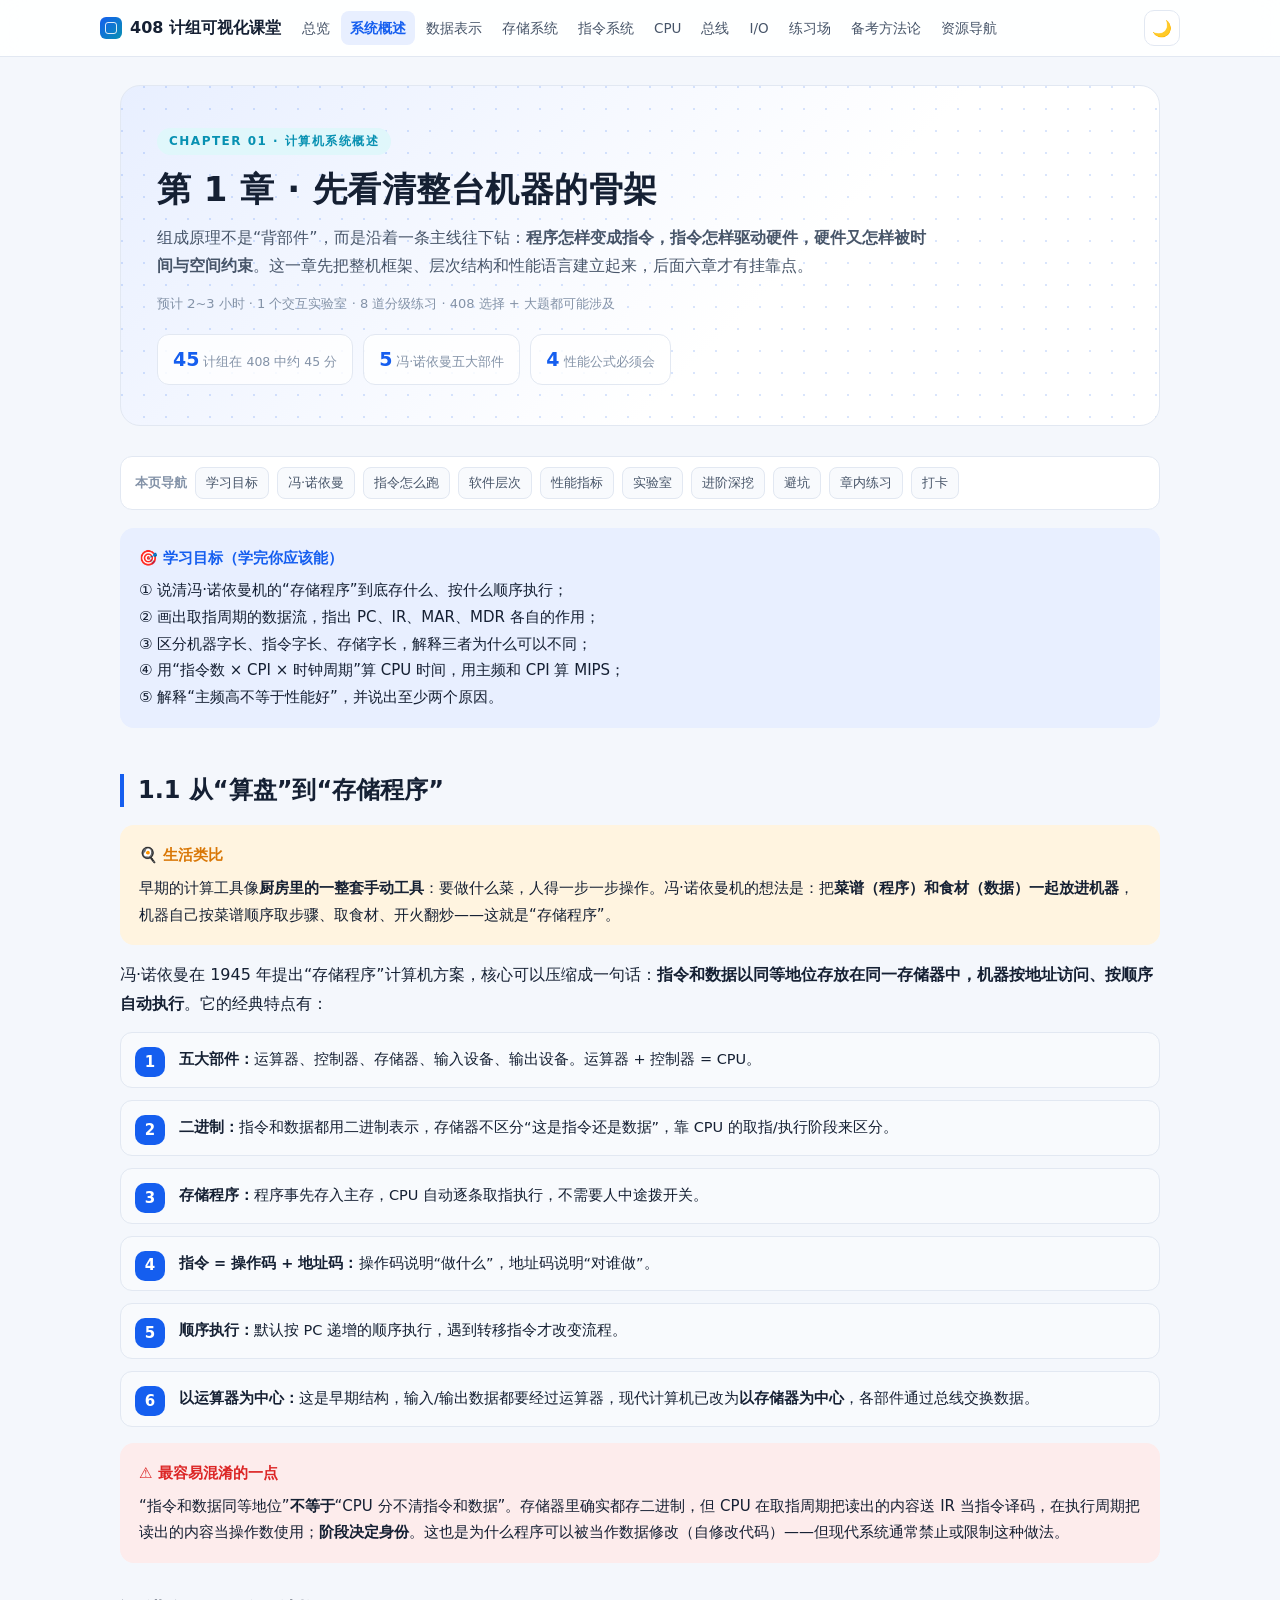
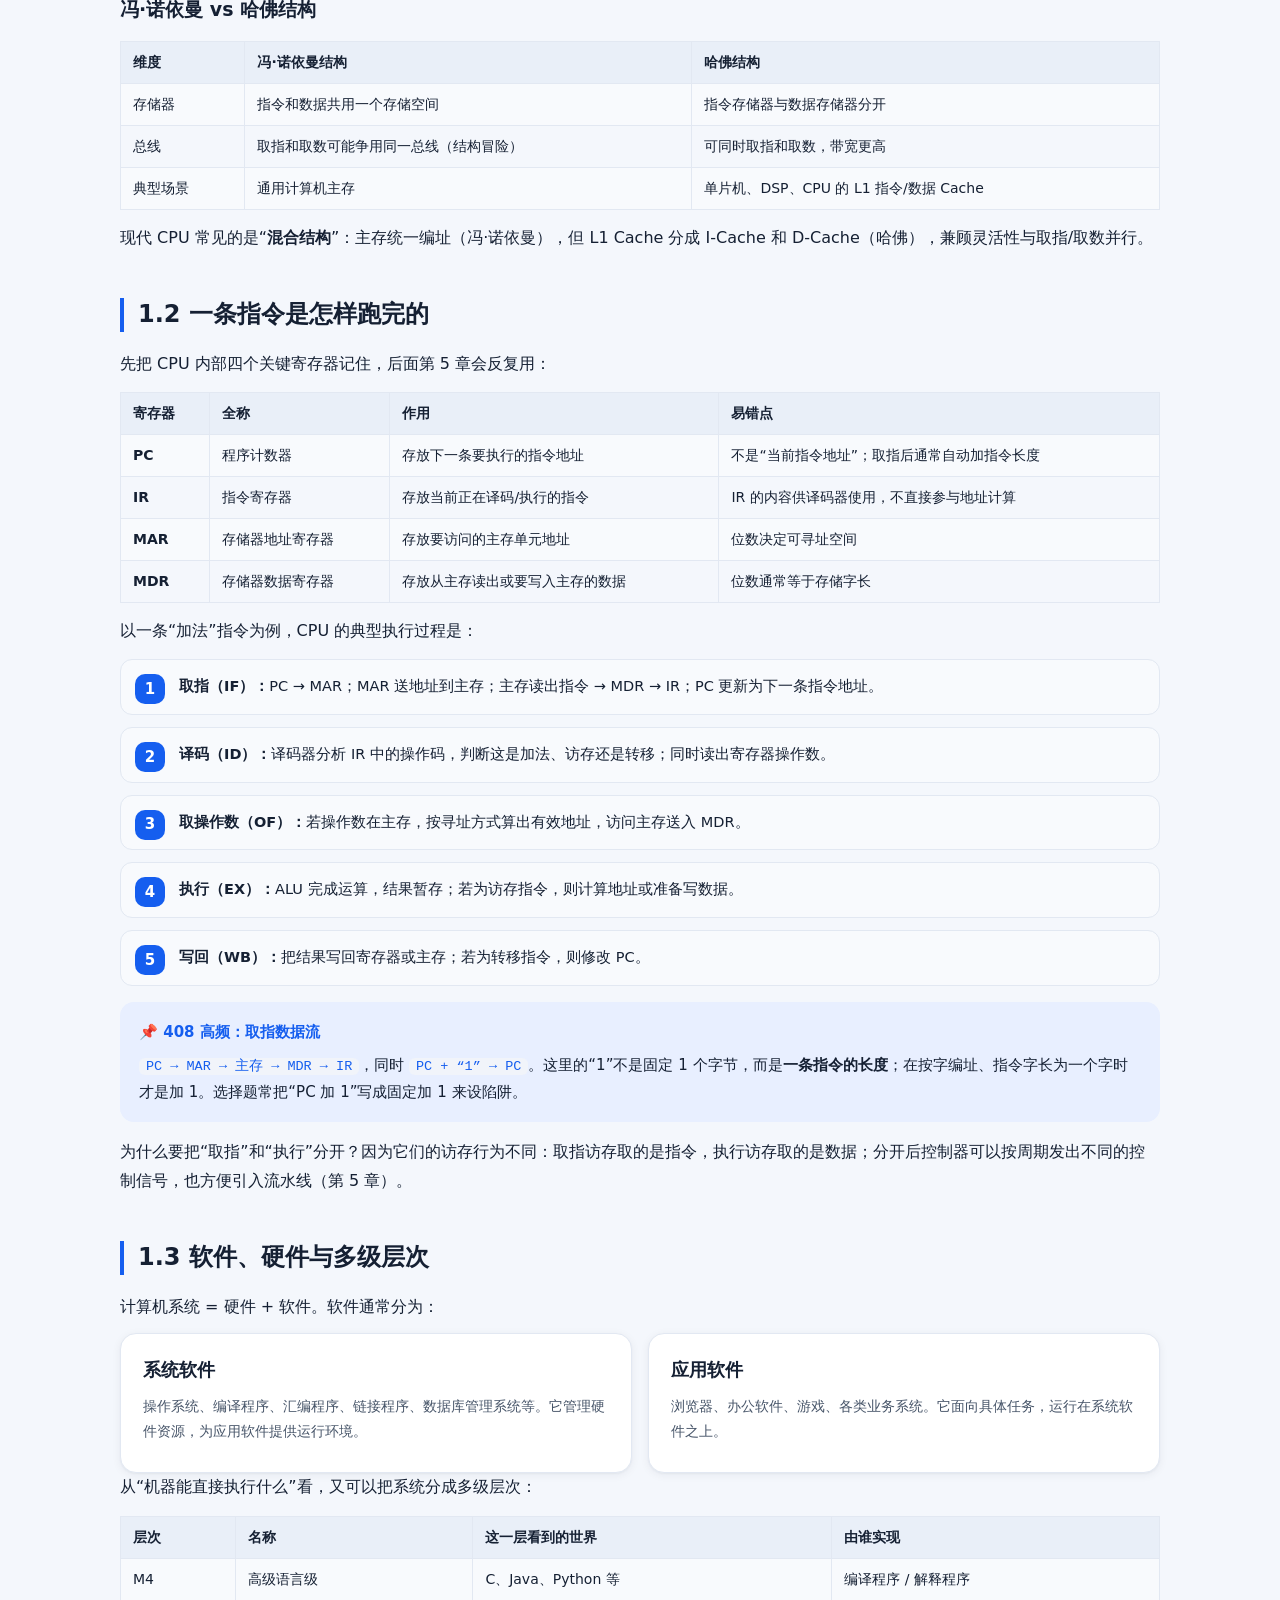
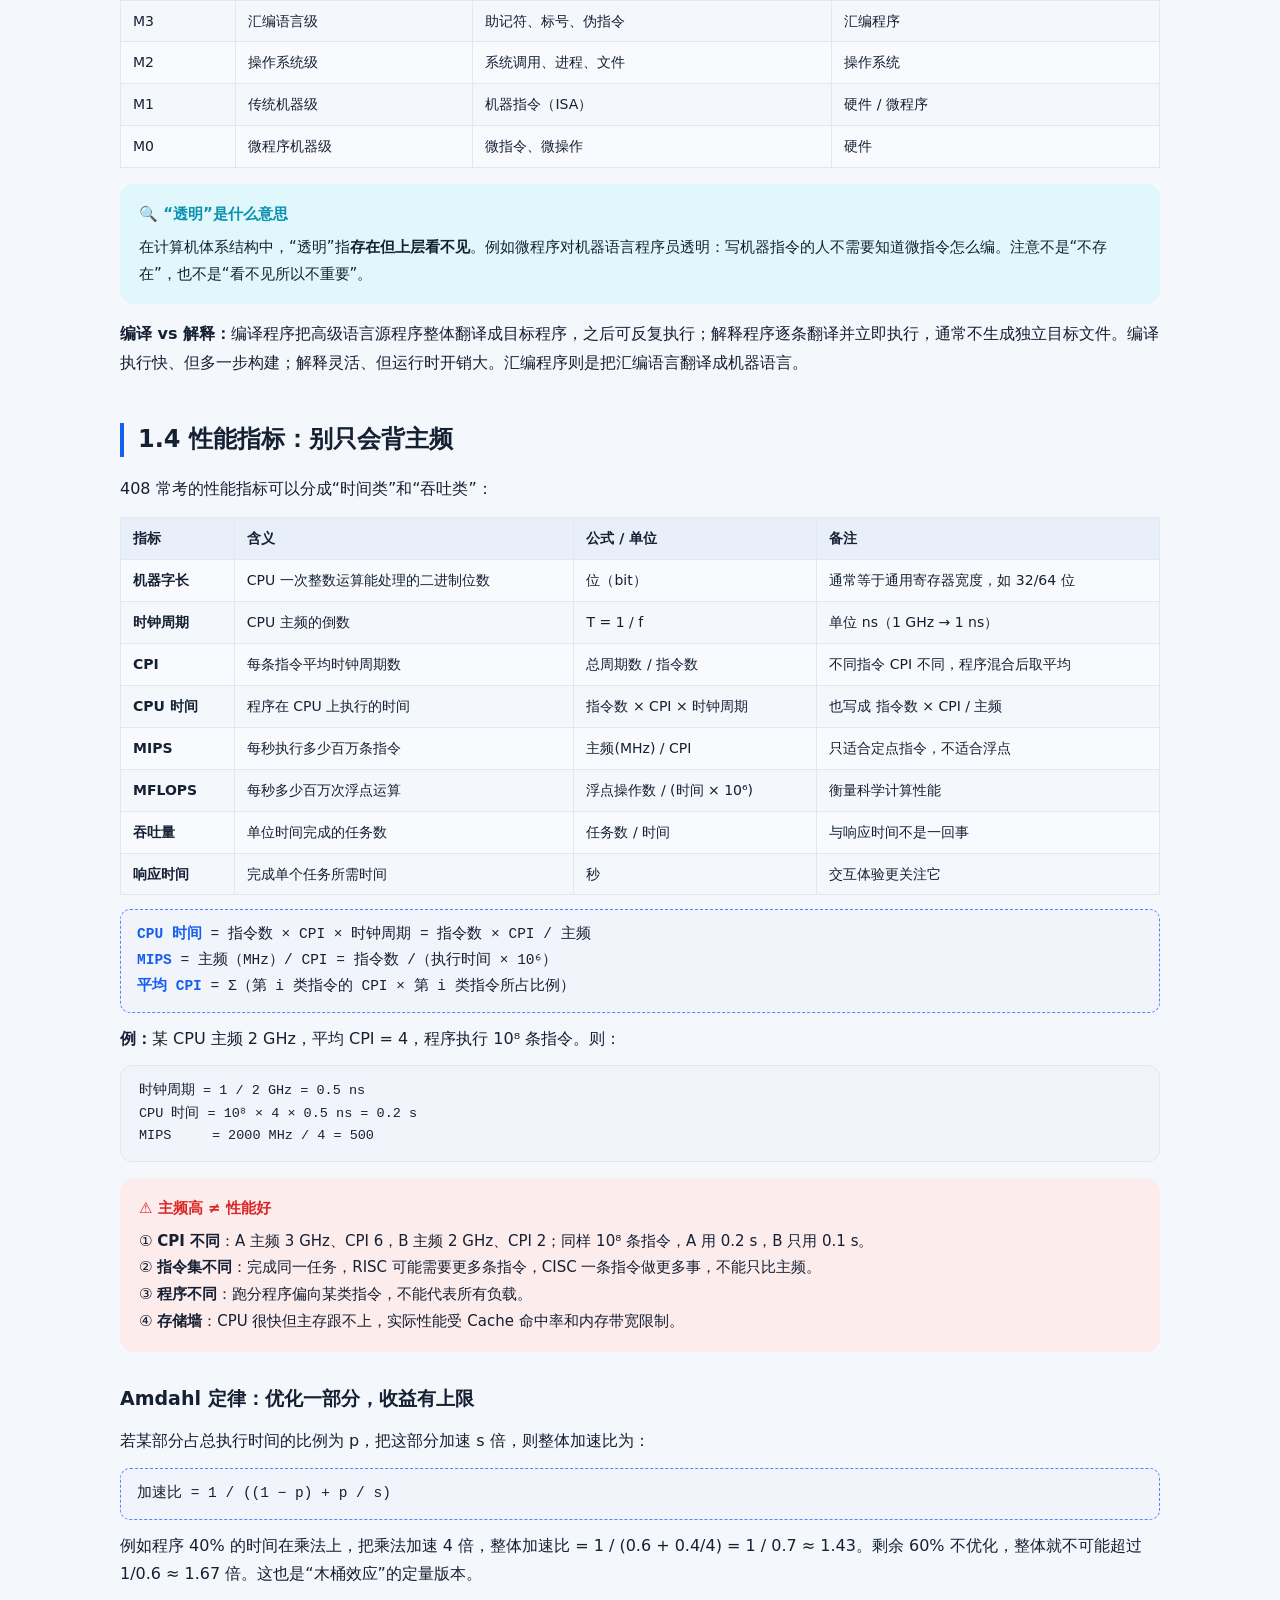
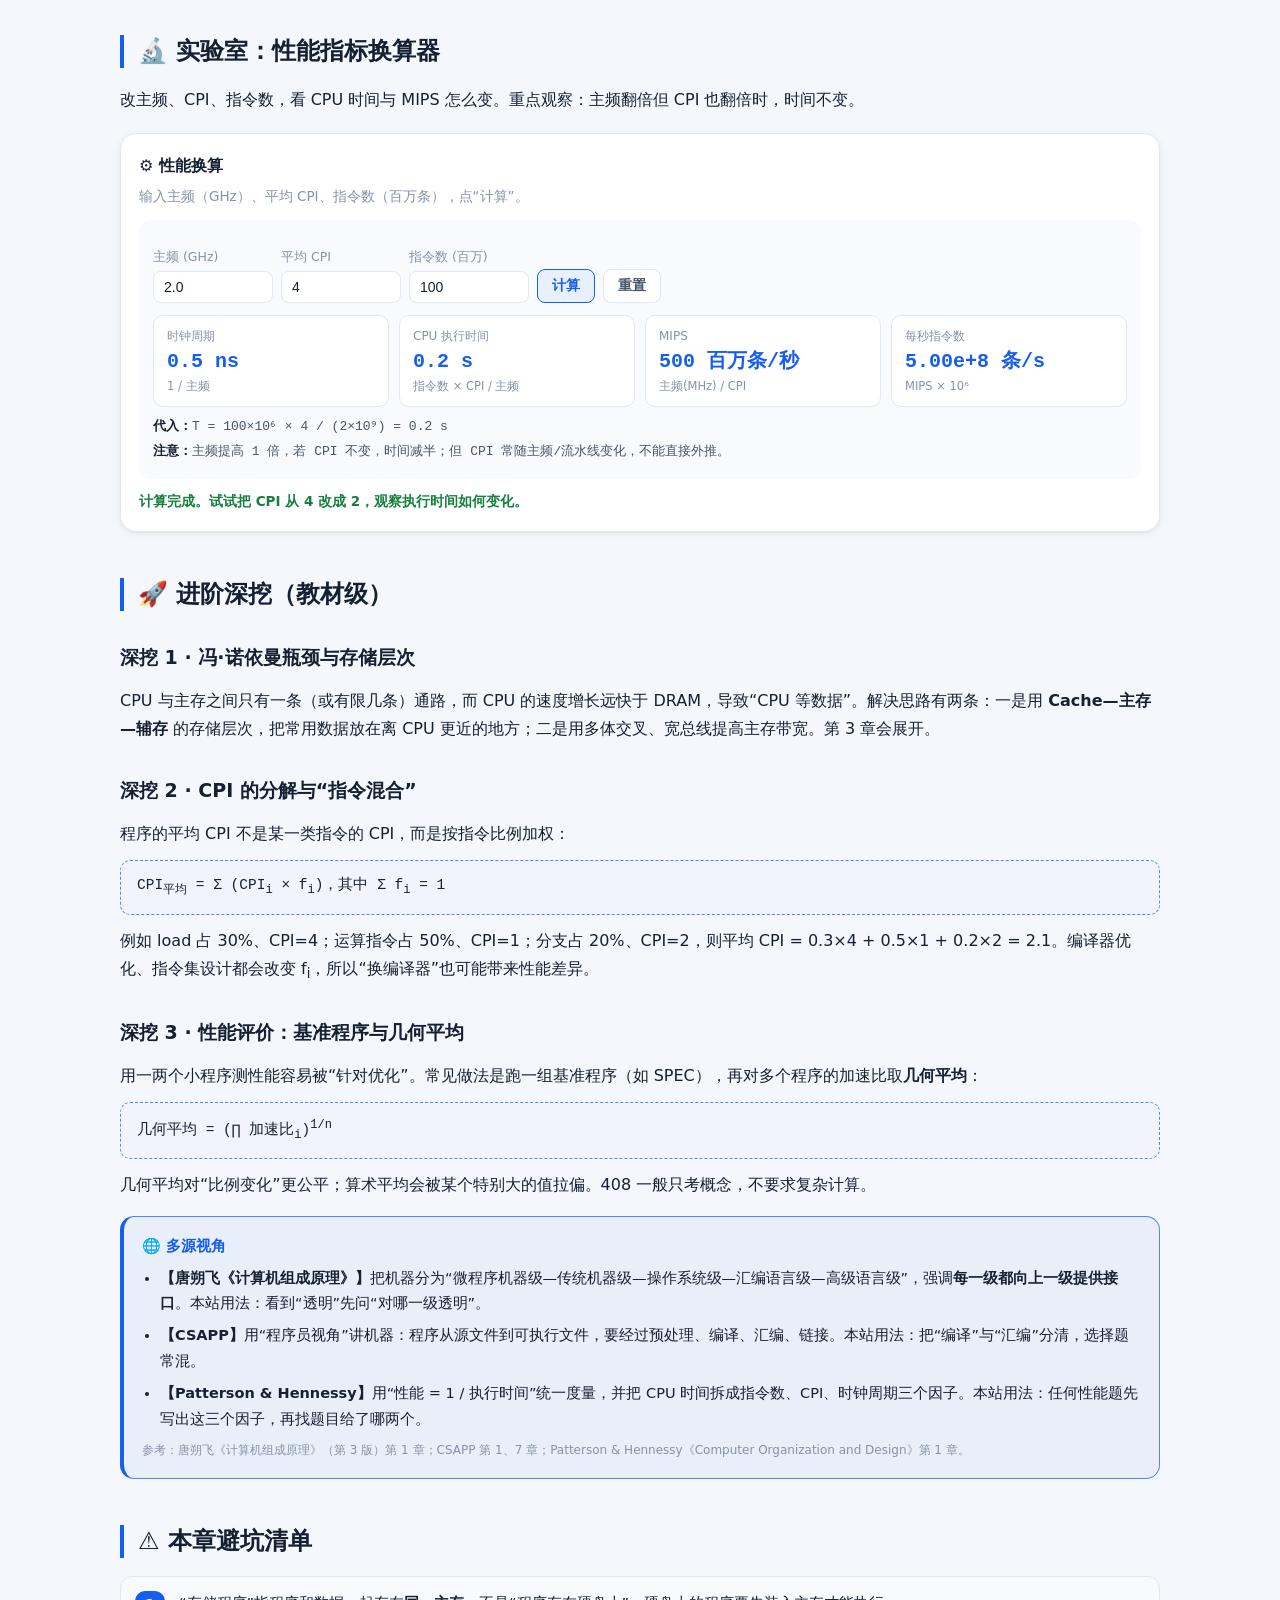
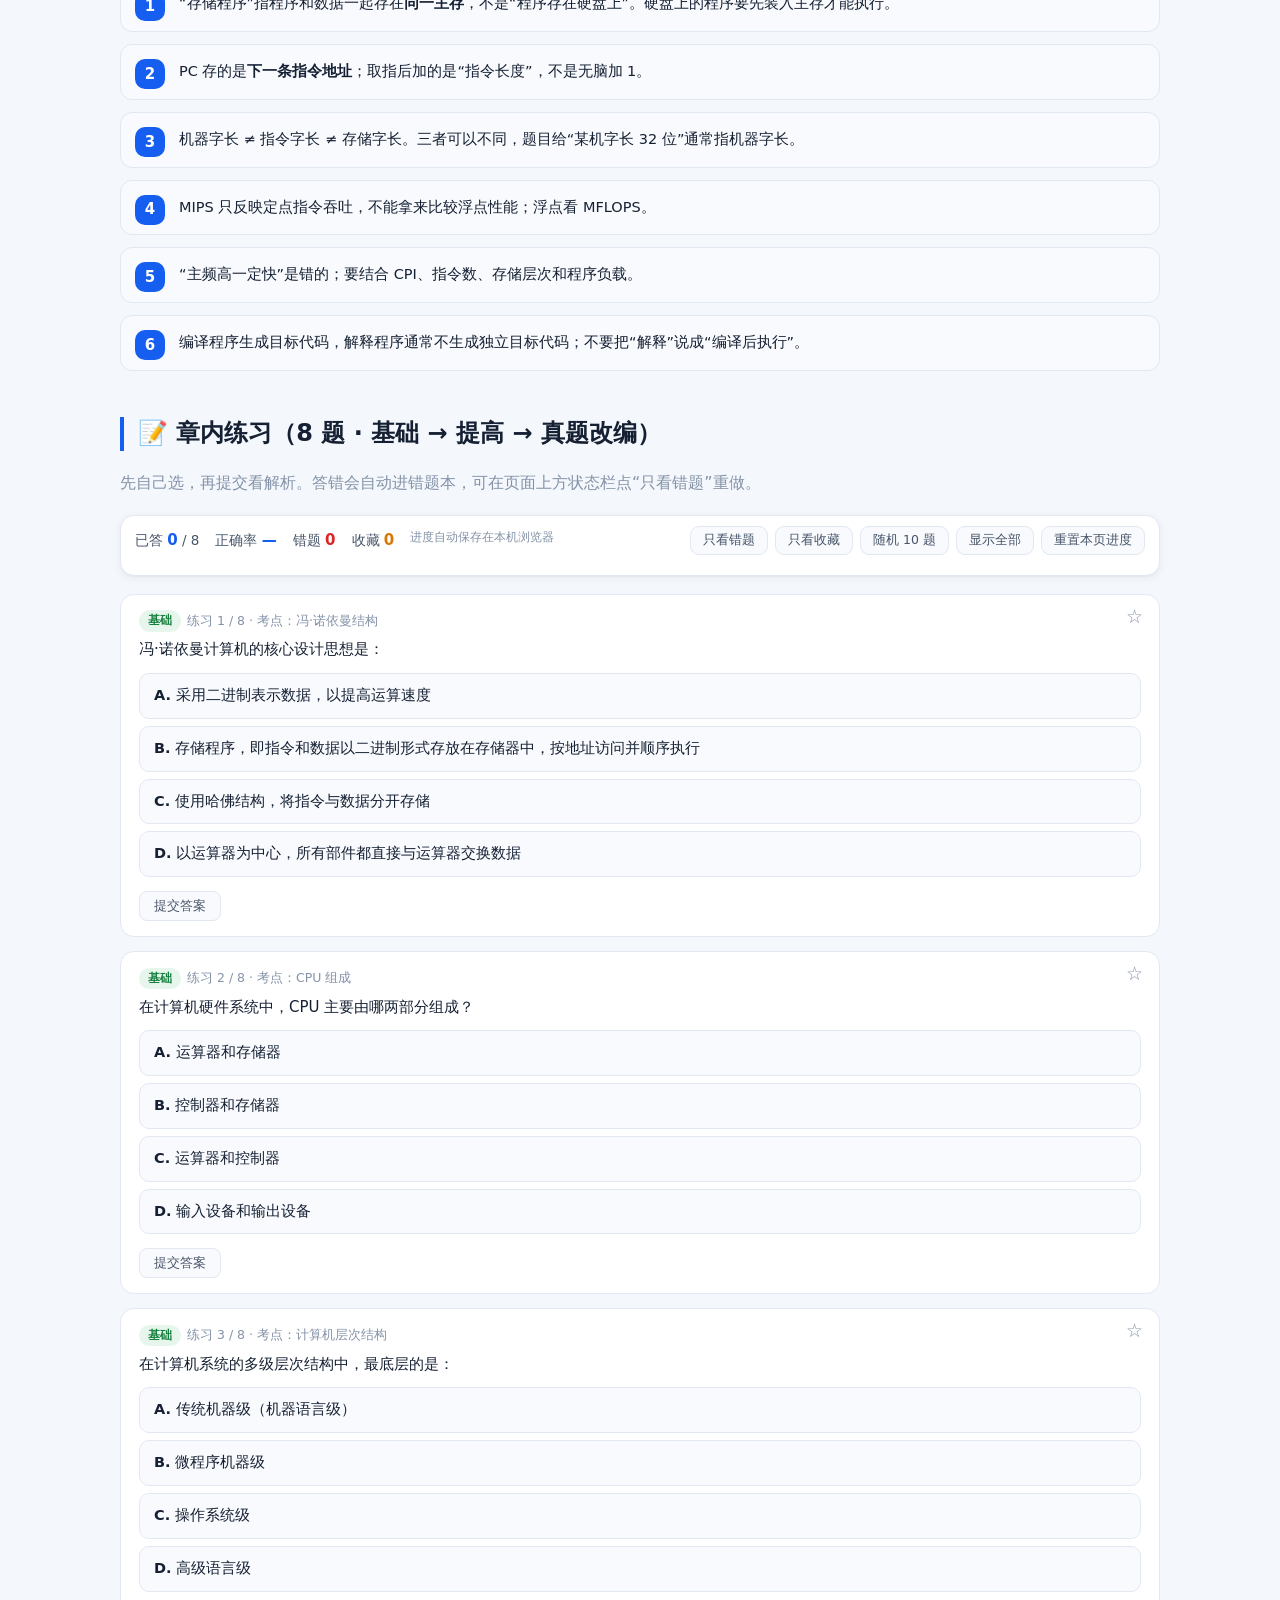
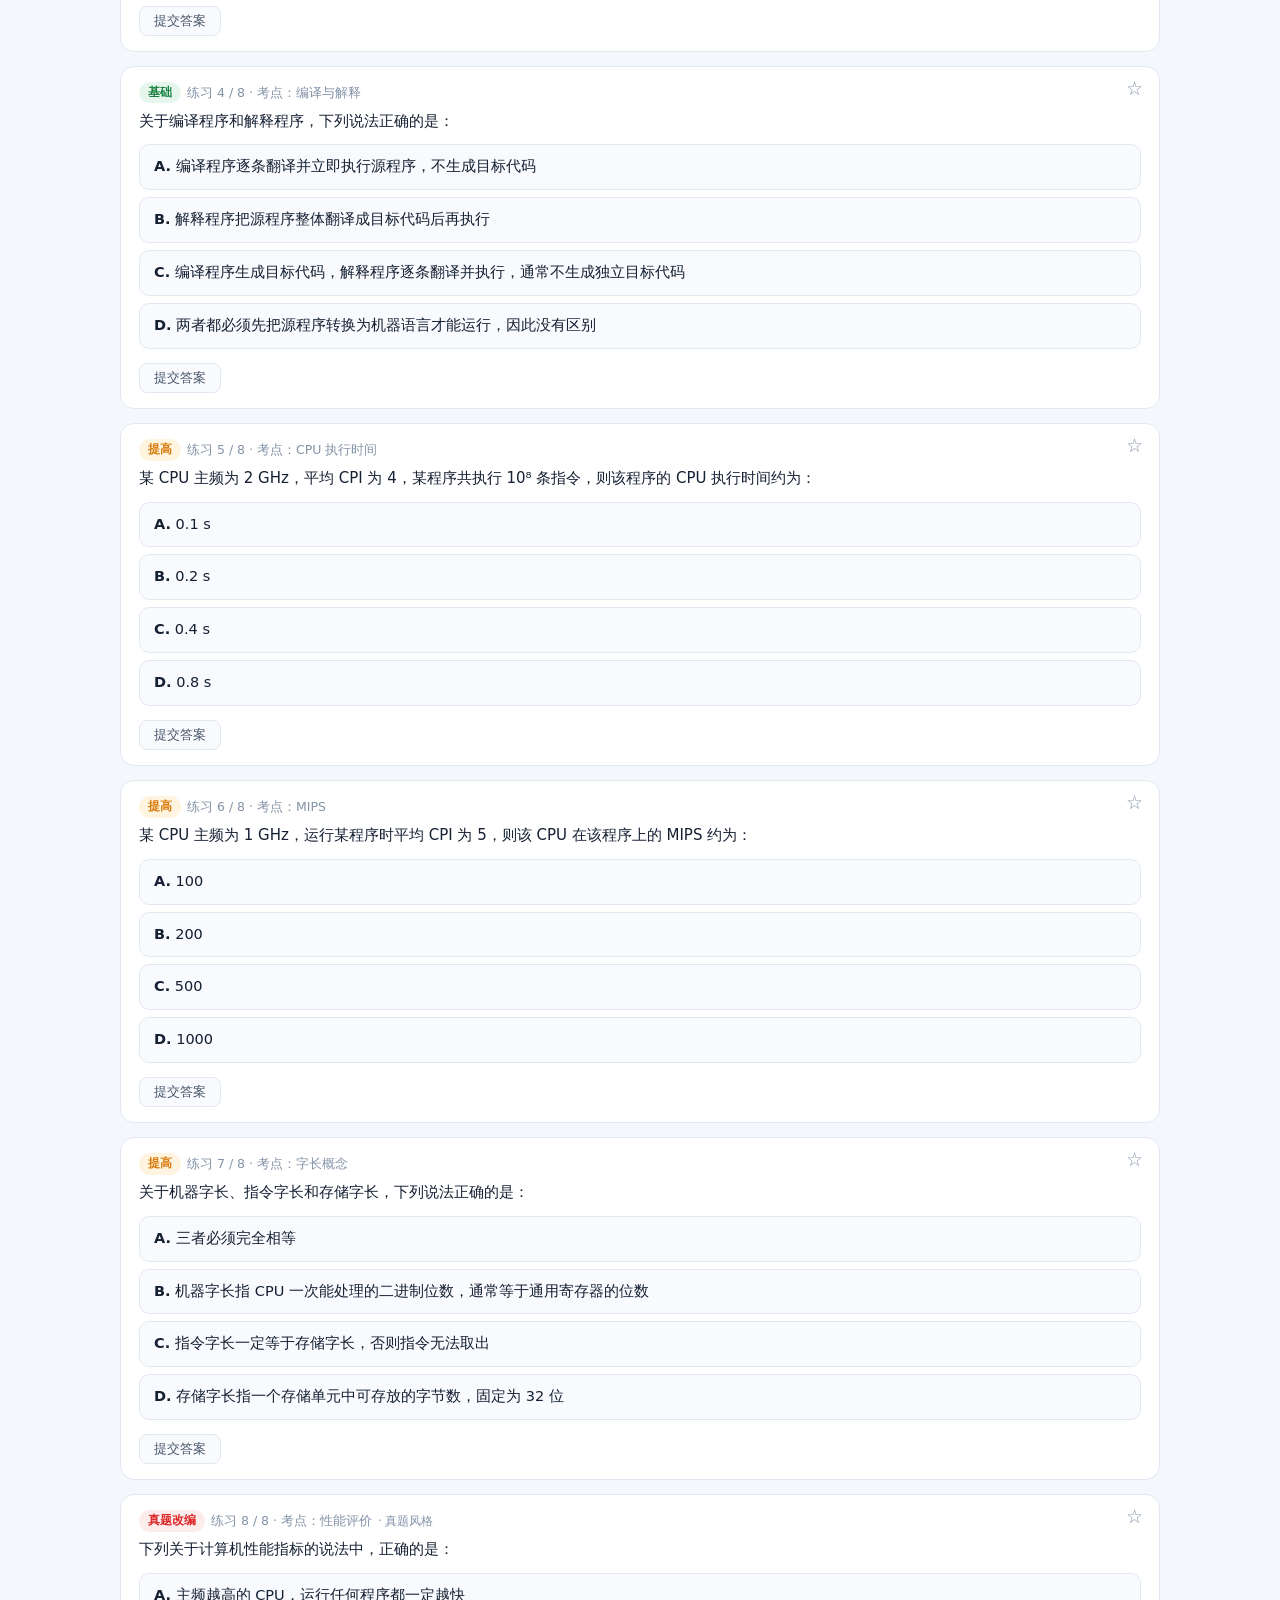
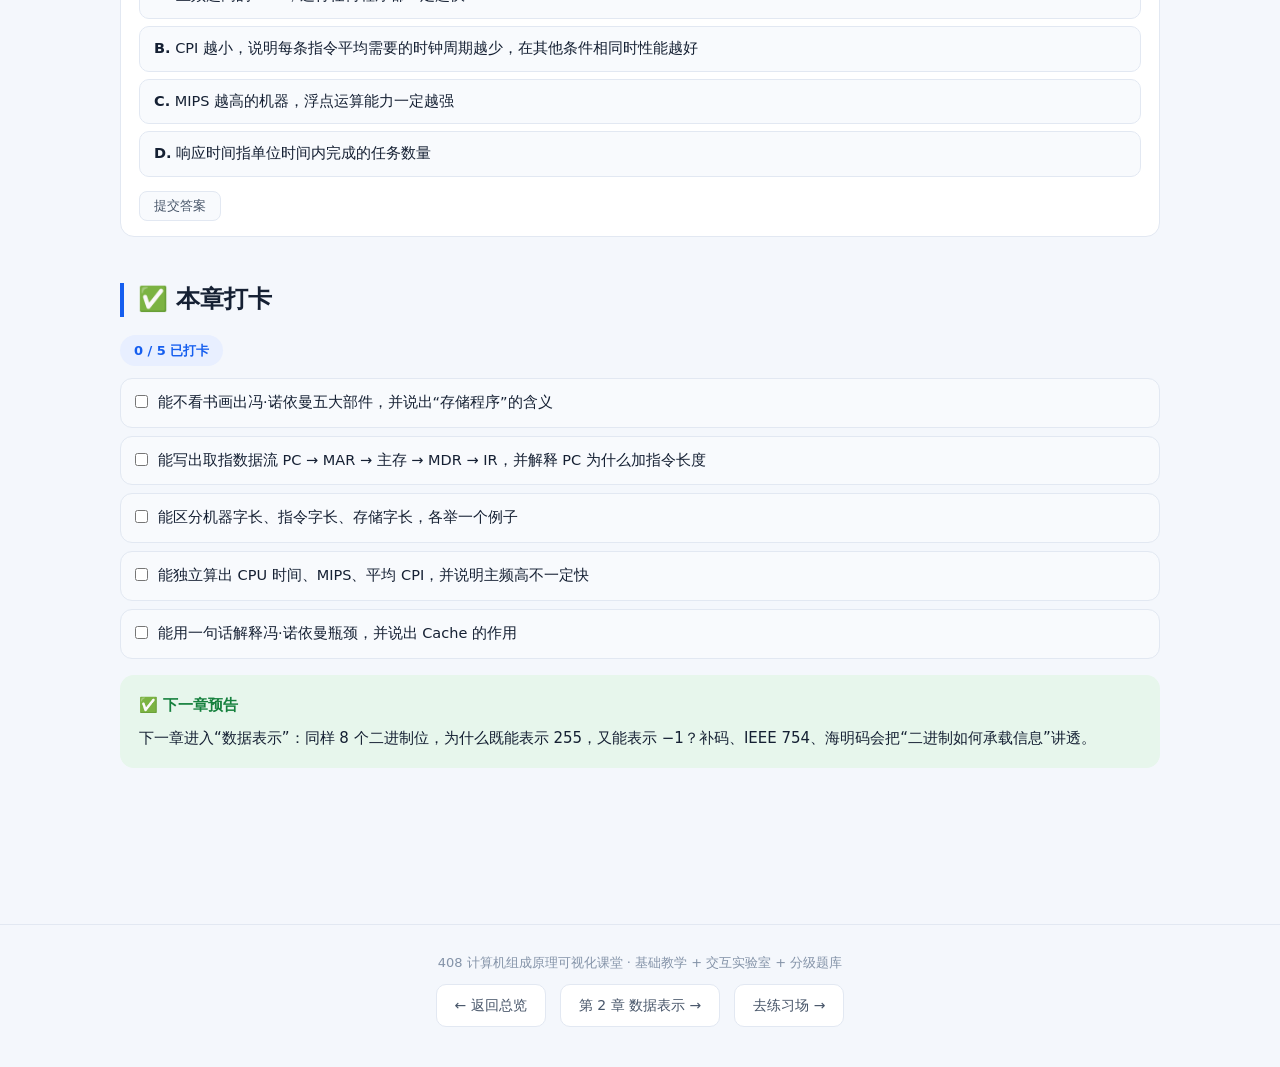
==== commit 2c8e92ea: "408 计算机组成原理可视化课堂：7 章知识体系、8 个交互实验室、70 道分级练习、备考方法论" ====
--- a/ch01.html
+++ b/ch01.html
@@ -153,7 +153,7 @@
       <div class="lab-ctrl">
         <label class="lab-field">主频 (GHz)<input id="perf-freq" type="number" value="2.0" step="0.1" min="0.1"></label>
         <label class="lab-field">平均 CPI<input id="perf-cpi" type="number" value="4" step="0.5" min="0.1"></label>
-        <label class="lab-field">指令数 (百万)<input id="perf-inst" type="number" value="1000" step="100" min="1"></label>
+        <label class="lab-field">指令数 (百万)<input id="perf-inst" type="number" value="100" step="100" min="1"></label>
         <button id="perf-go" type="button">计算</button>
         <button id="perf-reset" class="ghost" type="button">重置</button>
       </div>
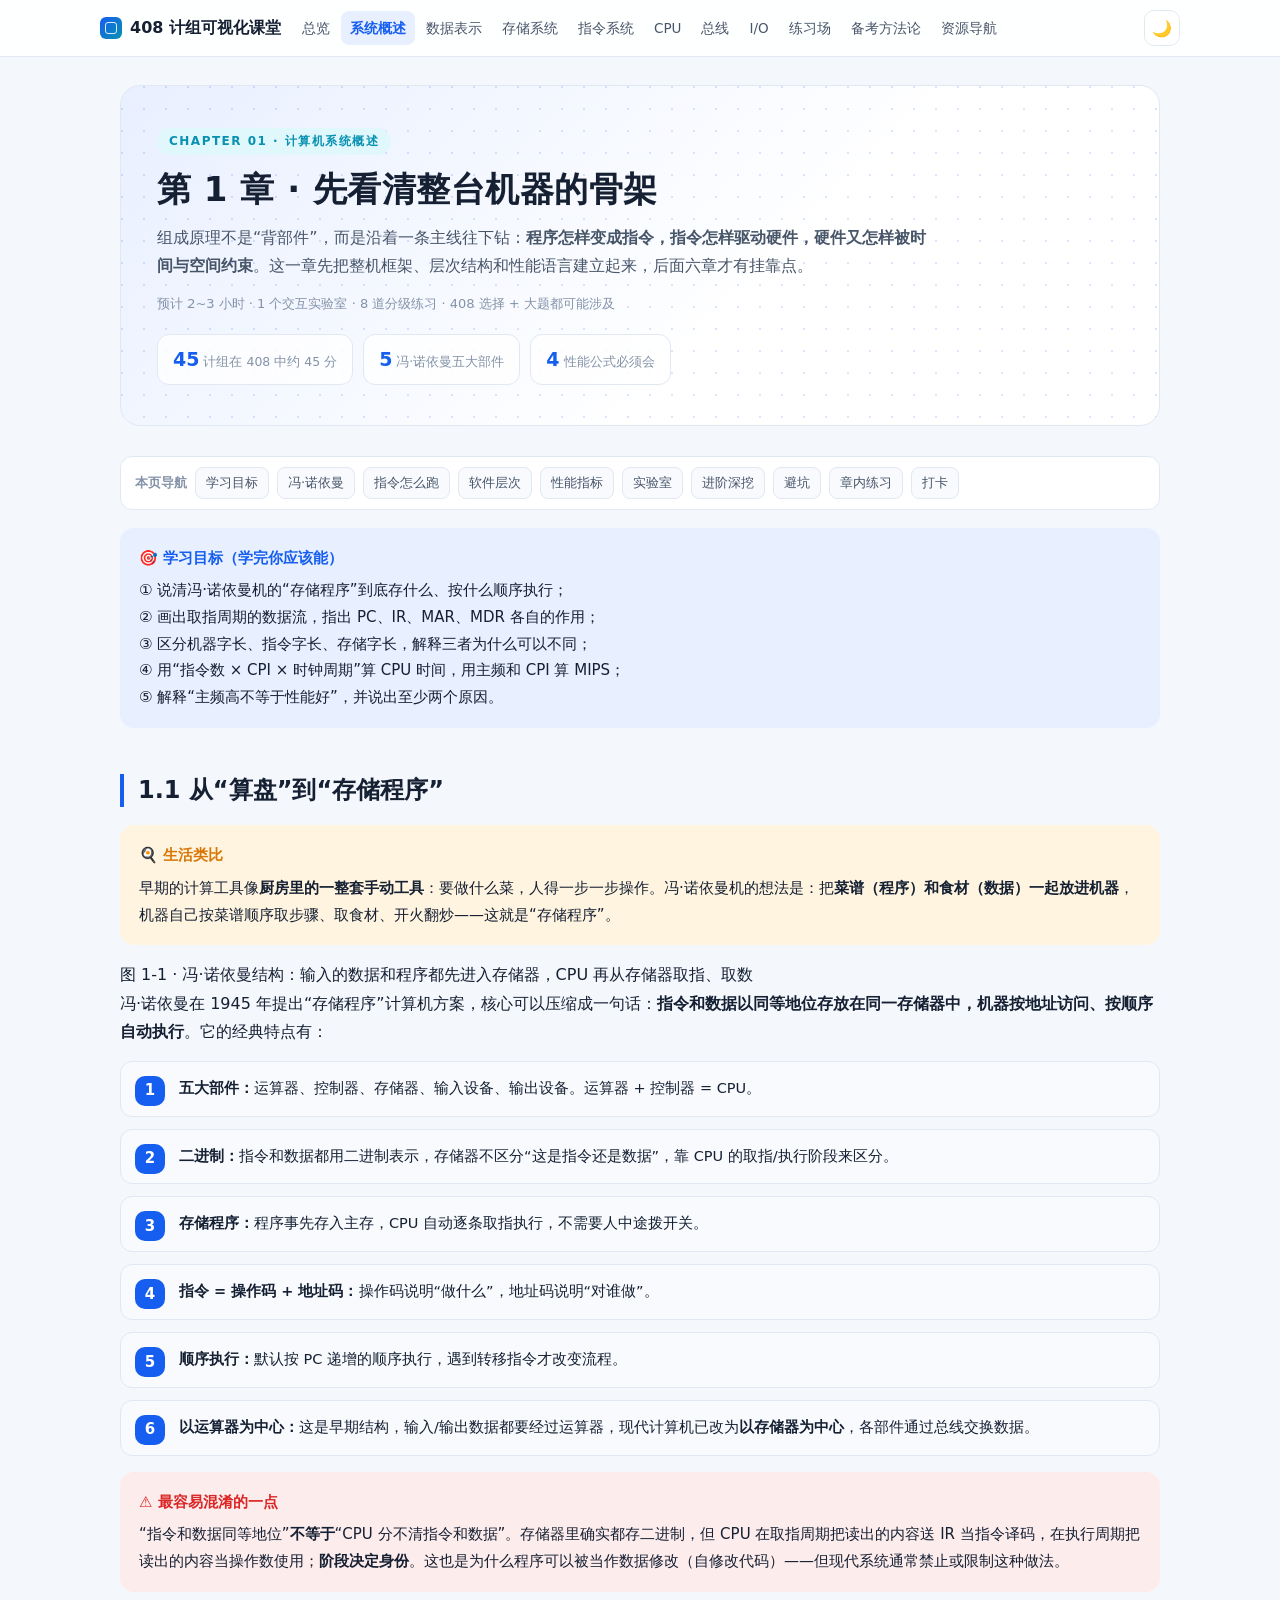
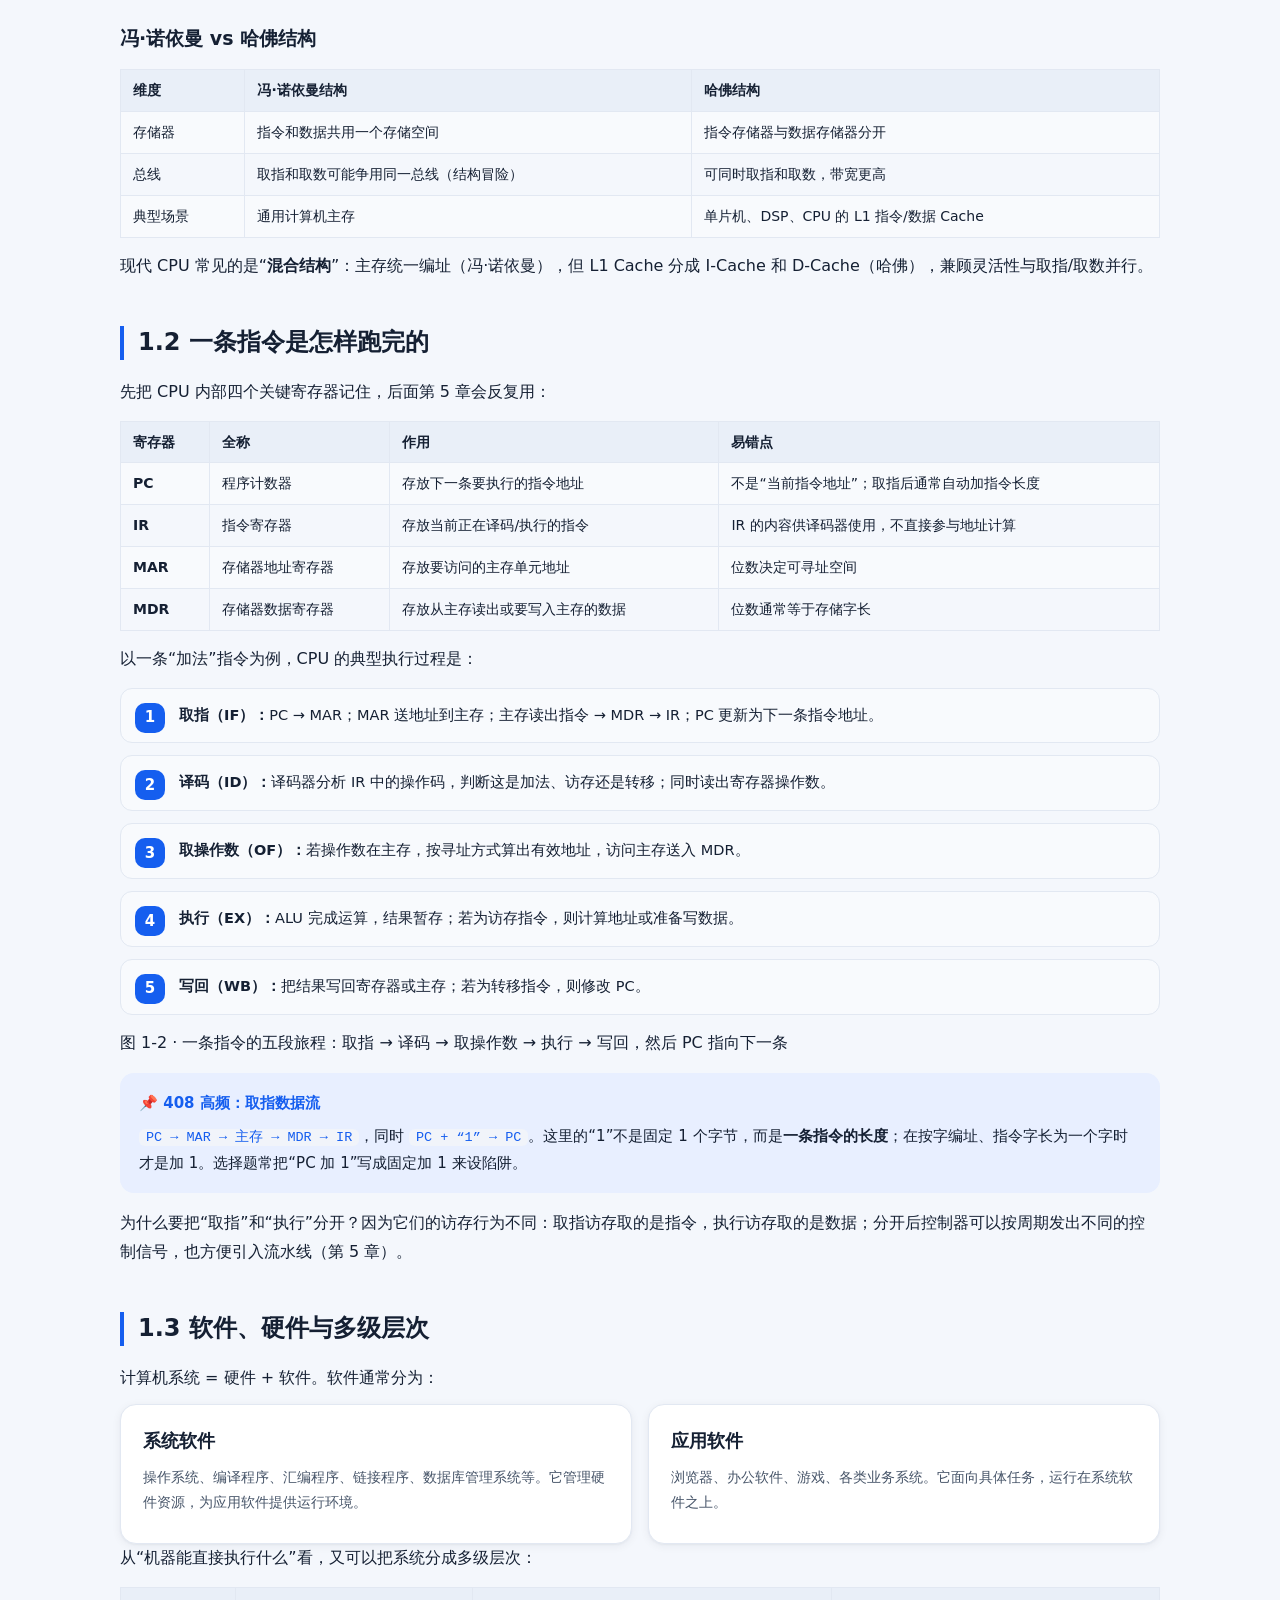
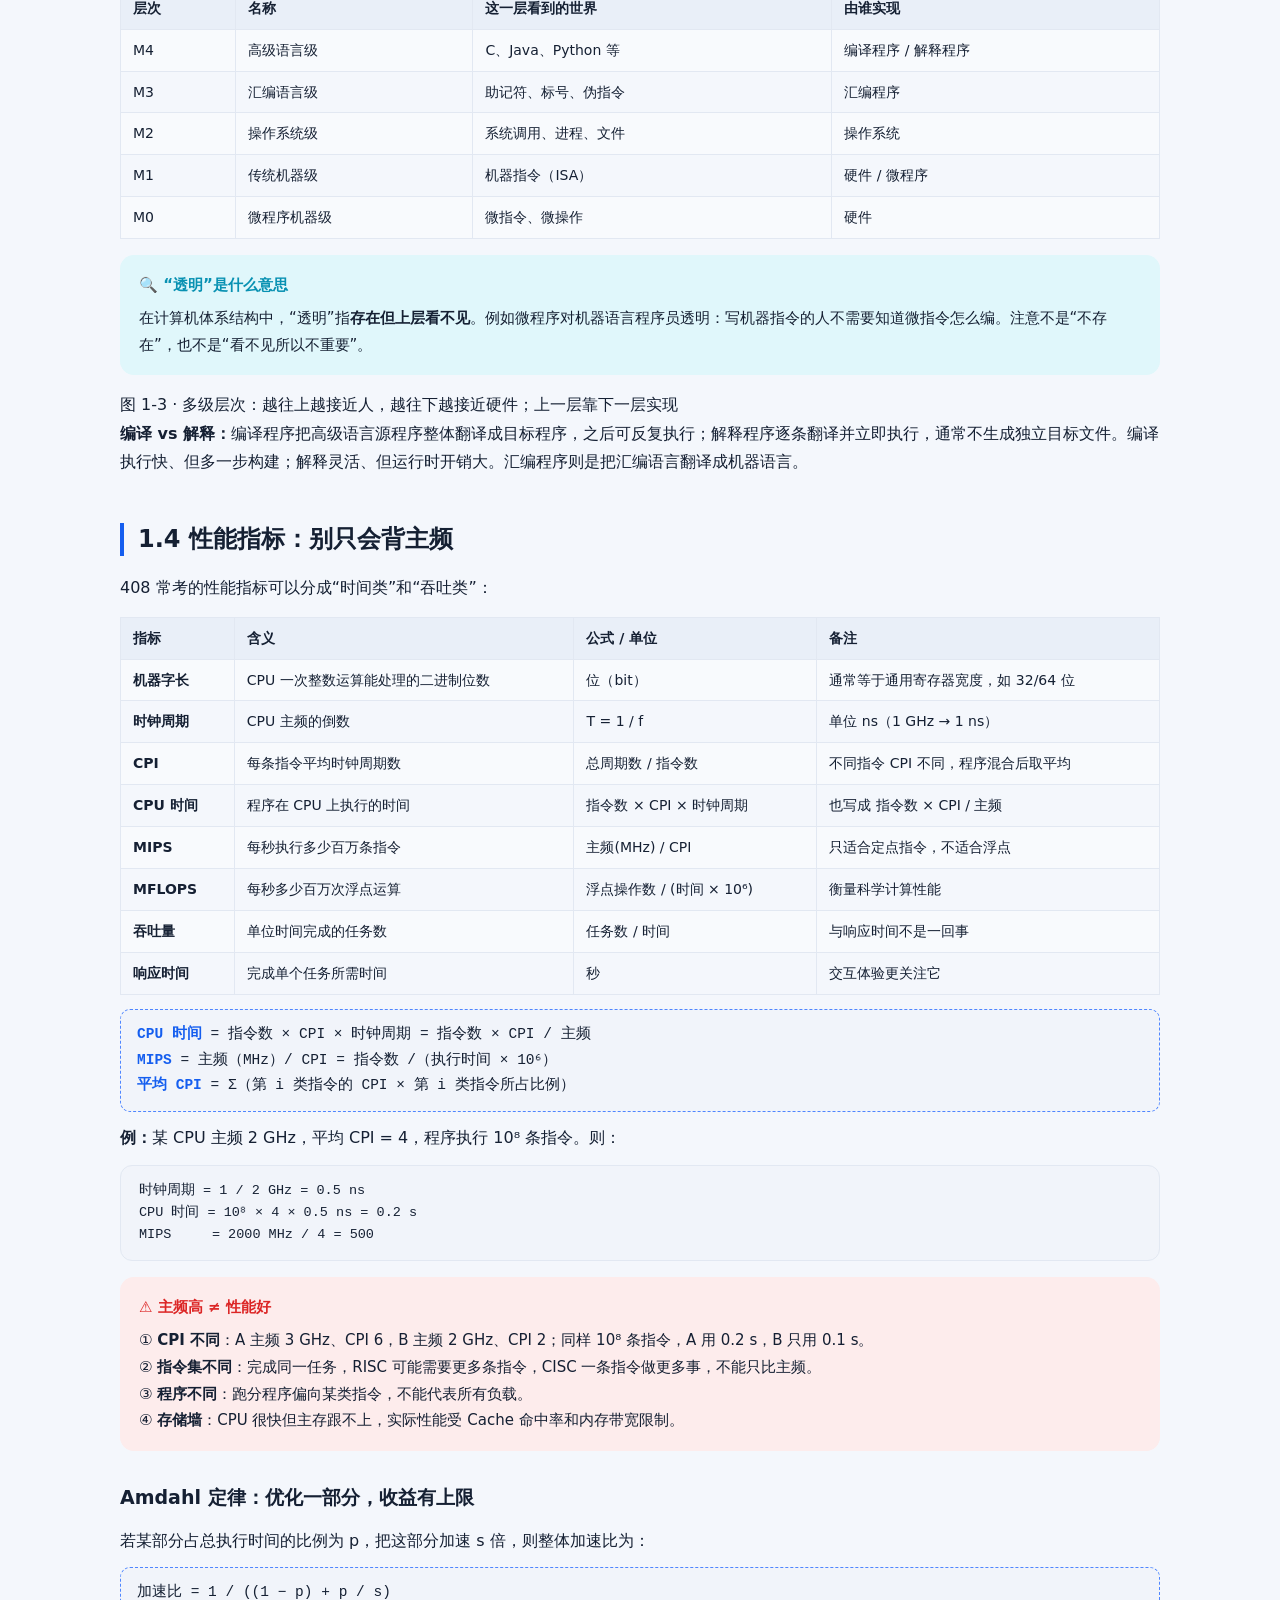
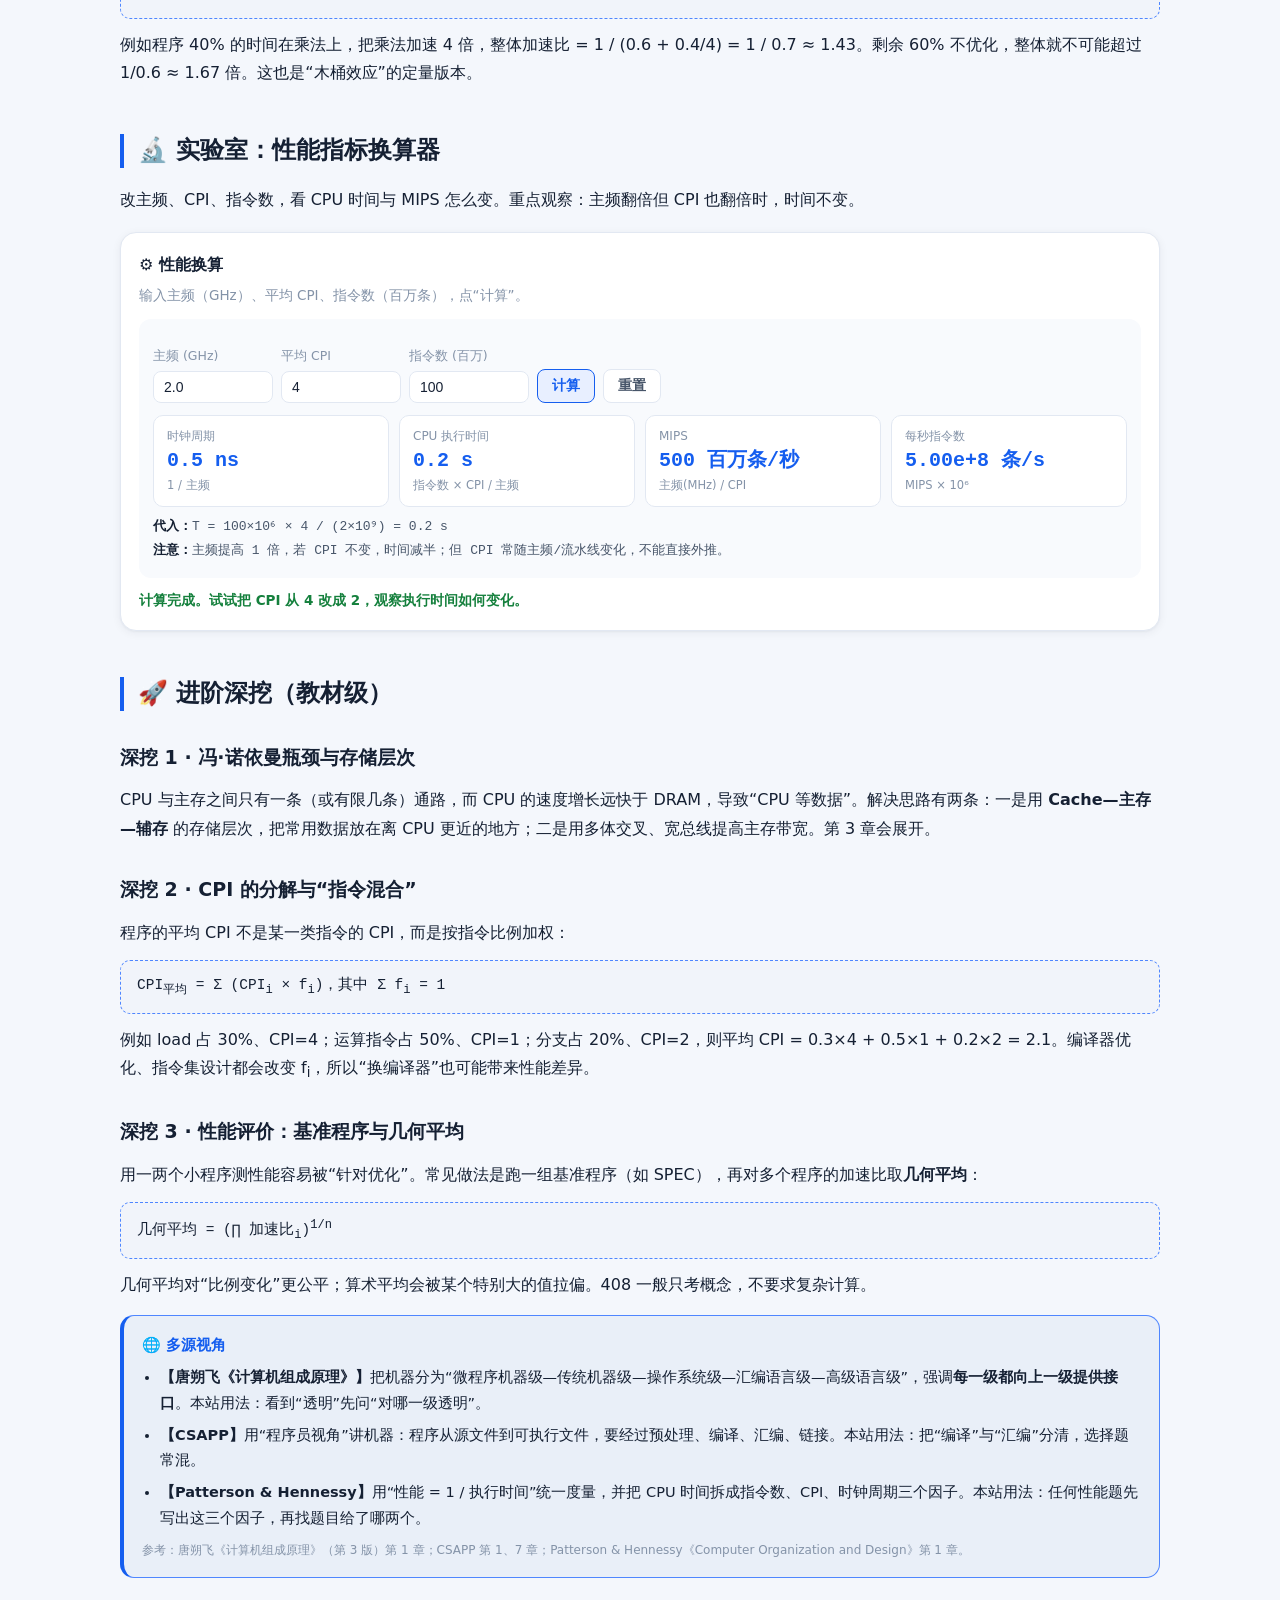
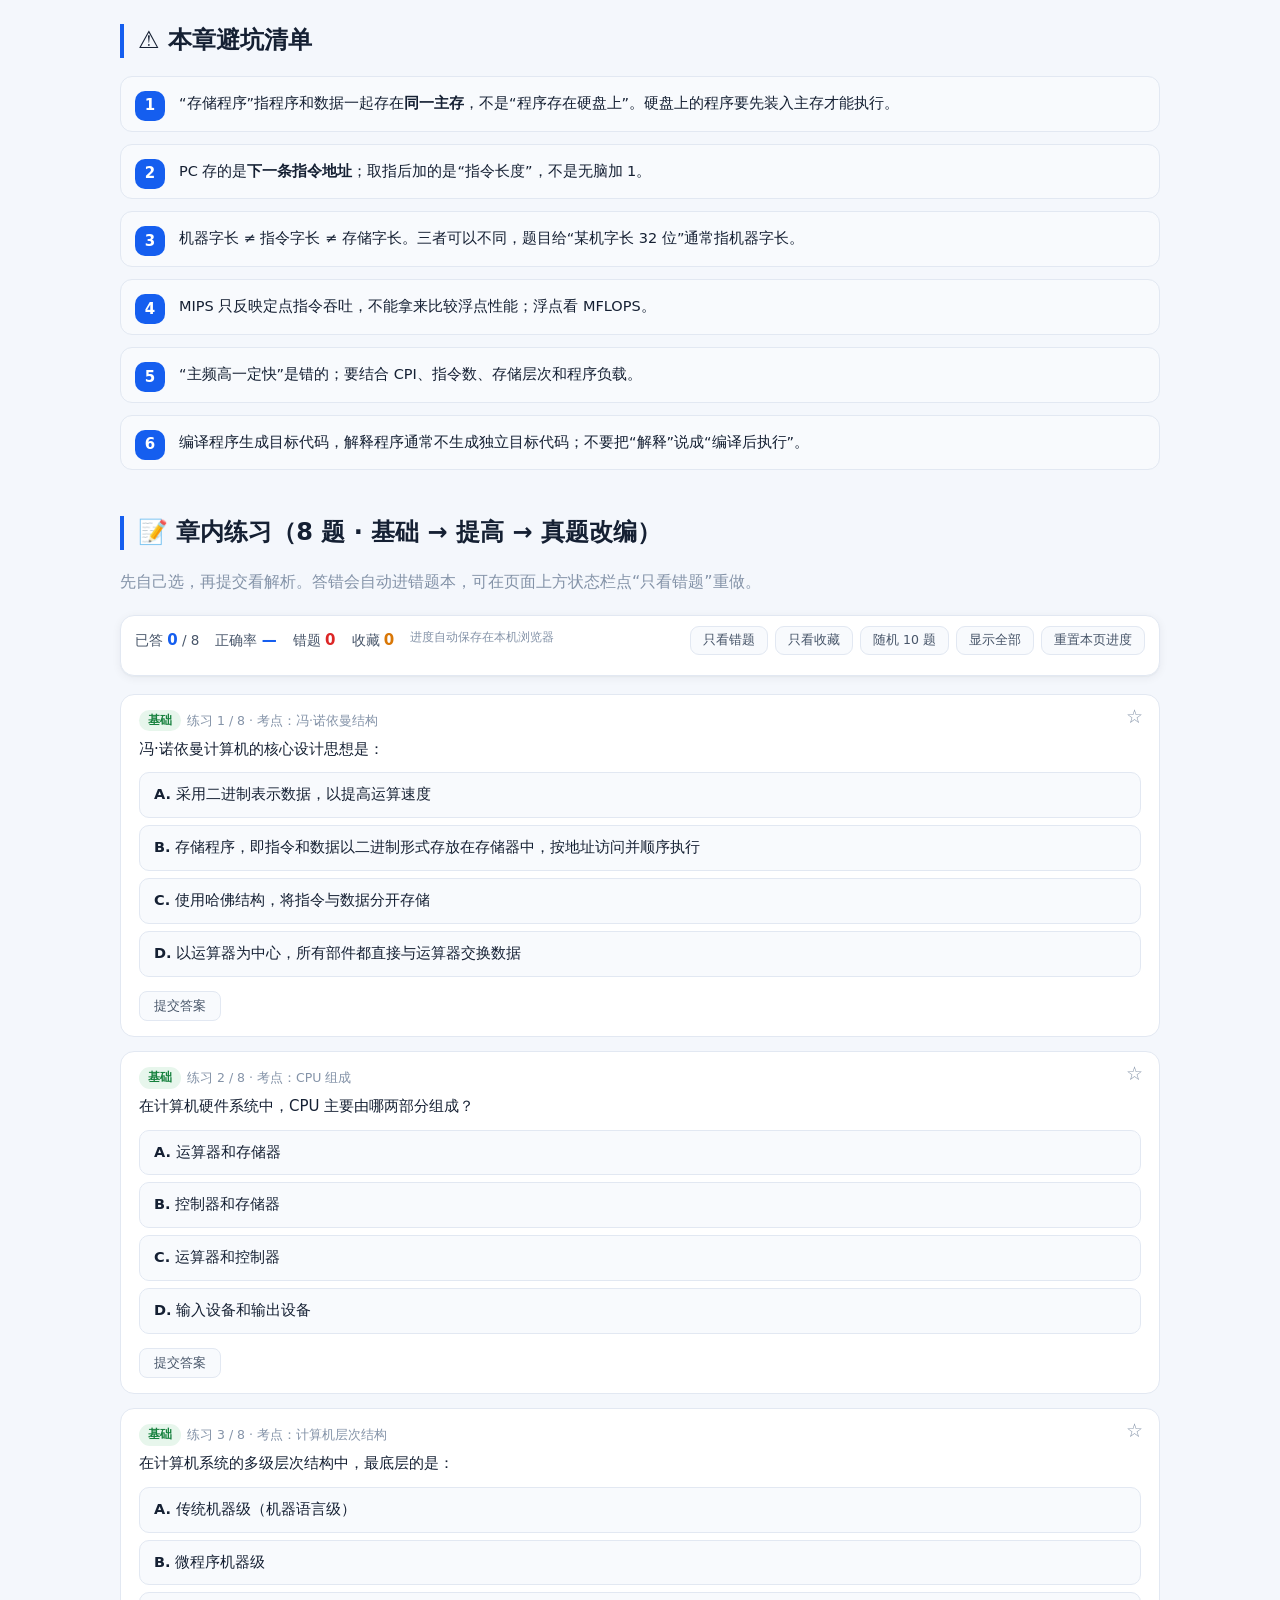
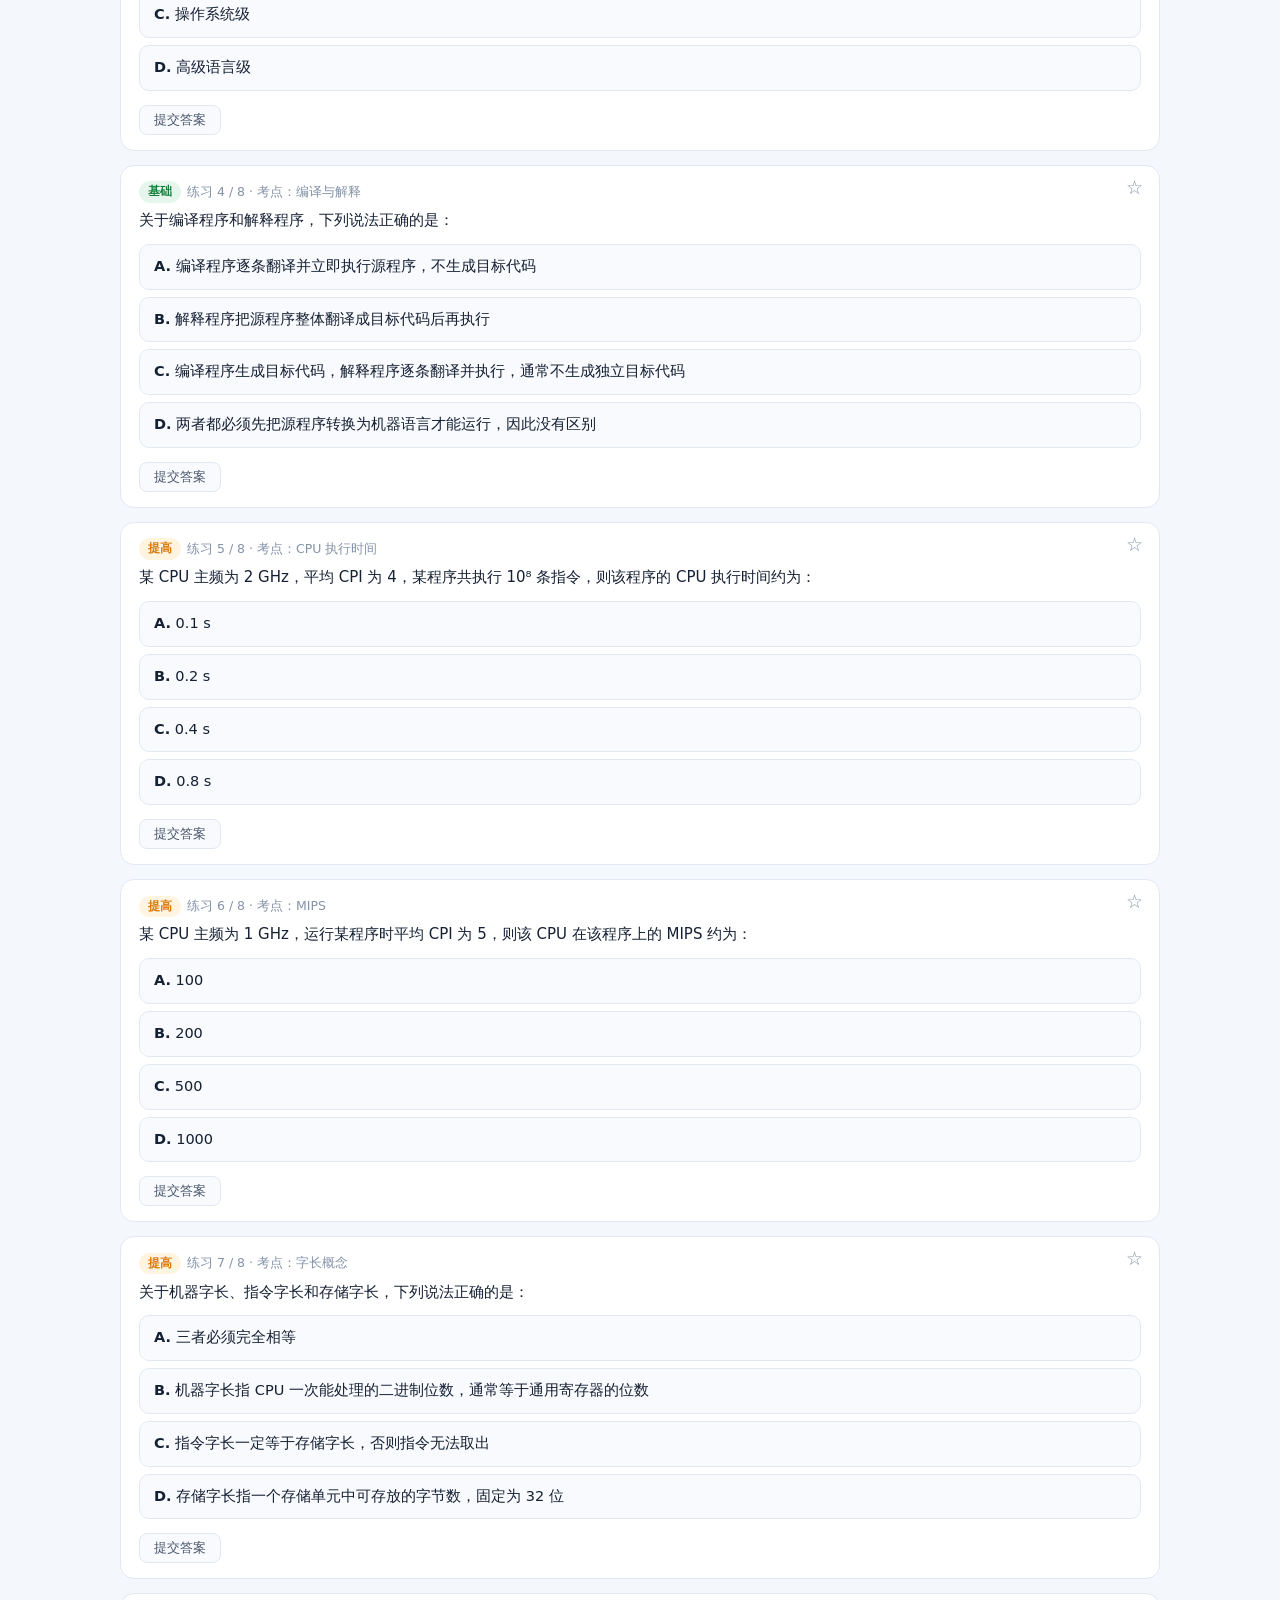
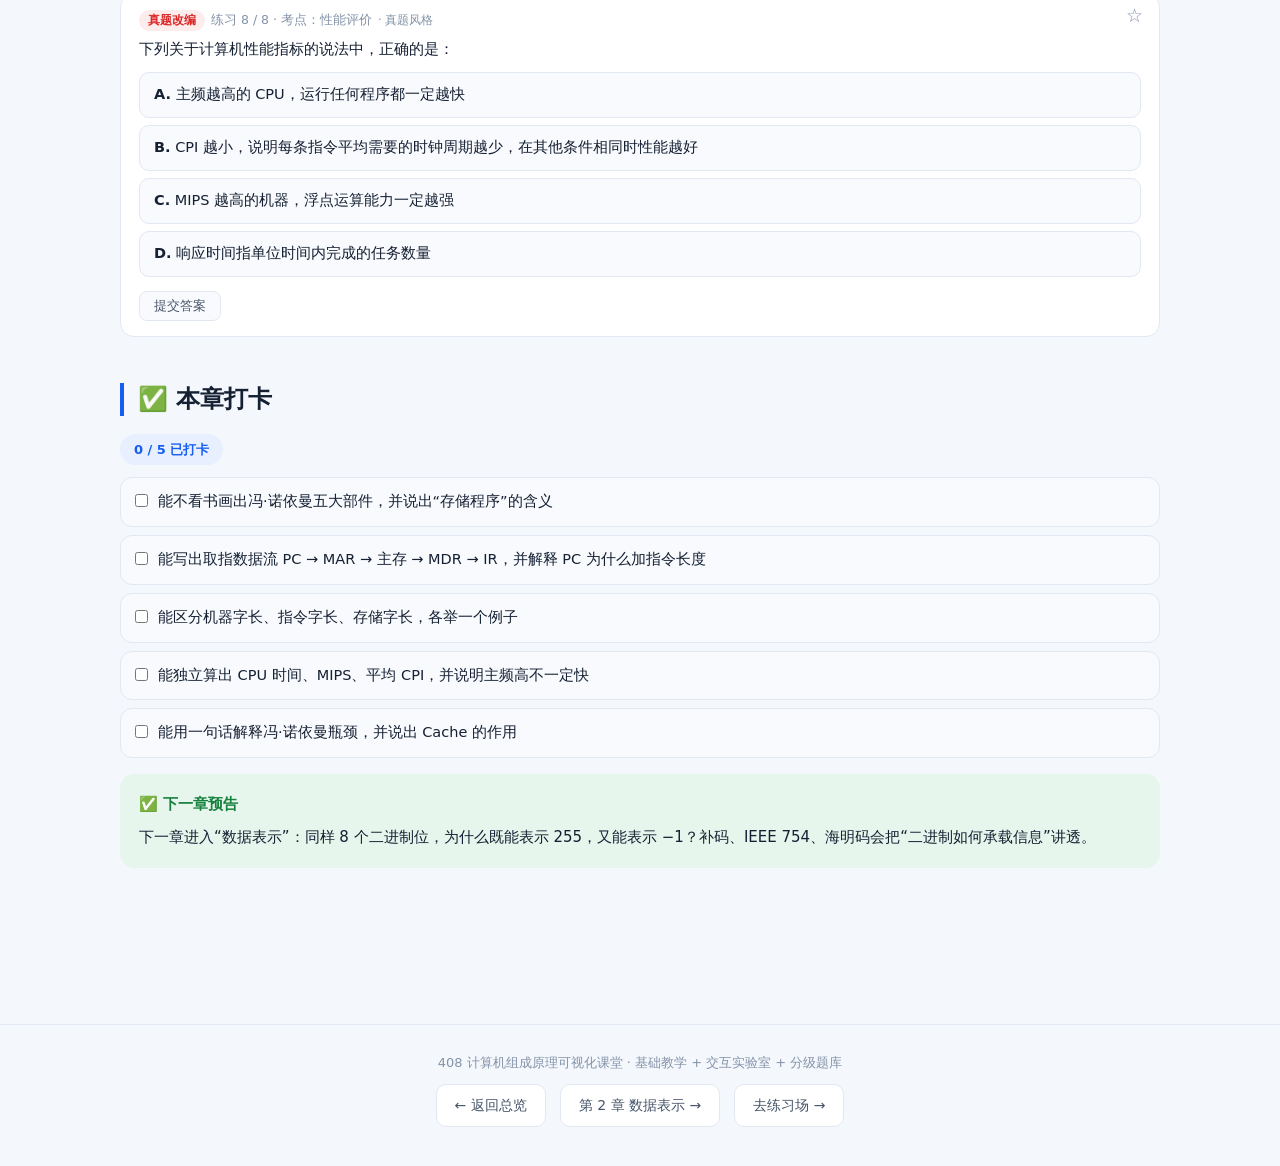
==== commit 3affce78: "408 计算机组成原理可视化课堂：7 章知识体系、8 个交互实验室、70 道分级练习、备考方法论" ====
--- a/ch01.html
+++ b/ch01.html
@@ -5,7 +5,7 @@
 <meta name="viewport" content="width=device-width, initial-scale=1.0">
 <title>第 1 章 计算机系统概述 · 408 计算机组成原理可视化课堂</title>
 <meta name="description" content="408 计算机组成原理第 1 章：冯·诺依曼结构、计算机层次、指令执行过程与性能指标，附性能换算实验室。">
-<link rel="stylesheet" href="assets/style.css?v=1">
+<link rel="stylesheet" href="assets/style.css?v=2">
 </head>
 <body>
 <nav class="topbar"><div class="topbar-inner">
@@ -42,6 +42,10 @@
   <div class="callout life"><div class="co-title">🍳 生活类比</div>
   早期的计算工具像<b>厨房里的一整套手动工具</b>：要做什么菜，人得一步一步操作。冯·诺依曼机的想法是：把<b>菜谱（程序）和食材（数据）一起放进机器</b>，机器自己按菜谱顺序取步骤、取食材、开火翻炒——这就是“存储程序”。</div>
 
+  <figure class="vis" data-vis="von-neumann">
+    <figcaption>图 1-1 · 冯·诺依曼结构：输入的数据和程序都先进入存储器，CPU 再从存储器取指、取数</figcaption>
+  </figure>
+
   <p>冯·诺依曼在 1945 年提出“存储程序”计算机方案，核心可以压缩成一句话：<b>指令和数据以同等地位存放在同一存储器中，机器按地址访问、按顺序自动执行</b>。它的经典特点有：</p>
   <div class="steps">
     <div class="step"><b>五大部件：</b>运算器、控制器、存储器、输入设备、输出设备。运算器 + 控制器 = CPU。</div>
@@ -83,6 +87,10 @@
     <div class="step"><b>写回（WB）：</b>把结果写回寄存器或主存；若为转移指令，则修改 PC。</div>
   </div>
 
+  <figure class="vis" data-vis="instruction-cycle">
+    <figcaption>图 1-2 · 一条指令的五段旅程：取指 → 译码 → 取操作数 → 执行 → 写回，然后 PC 指向下一条</figcaption>
+  </figure>
+
   <div class="callout exam"><div class="co-title">📌 408 高频：取指数据流</div>
   <code class="inline">PC → MAR → 主存 → MDR → IR</code>，同时 <code class="inline">PC + “1” → PC</code>。这里的“1”不是固定 1 个字节，而是<b>一条指令的长度</b>；在按字编址、指令字长为一个字时才是加 1。选择题常把“PC 加 1”写成固定加 1 来设陷阱。</div>
 
@@ -105,6 +113,10 @@
   </table>
   <div class="callout cyan"><div class="co-title">🔍 “透明”是什么意思</div>
   在计算机体系结构中，“透明”指<b>存在但上层看不见</b>。例如微程序对机器语言程序员透明：写机器指令的人不需要知道微指令怎么编。注意不是“不存在”，也不是“看不见所以不重要”。</div>
+
+  <figure class="vis" data-vis="hierarchy">
+    <figcaption>图 1-3 · 多级层次：越往上越接近人，越往下越接近硬件；上一层靠下一层实现</figcaption>
+  </figure>
 
   <p><b>编译 vs 解释：</b>编译程序把高级语言源程序整体翻译成目标程序，之后可反复执行；解释程序逐条翻译并立即执行，通常不生成独立目标文件。编译执行快、但多一步构建；解释灵活、但运行时开销大。汇编程序则是把汇编语言翻译成机器语言。</p>
 
@@ -221,6 +233,7 @@
 </footer>
 <script src="assets/questions.js?v=1"></script>
 <script src="assets/app.js?v=1"></script>
+<script src="assets/visuals.js?v=1"></script>
 <script src="assets/labs.js?v=1"></script>
 </body>
 </html>
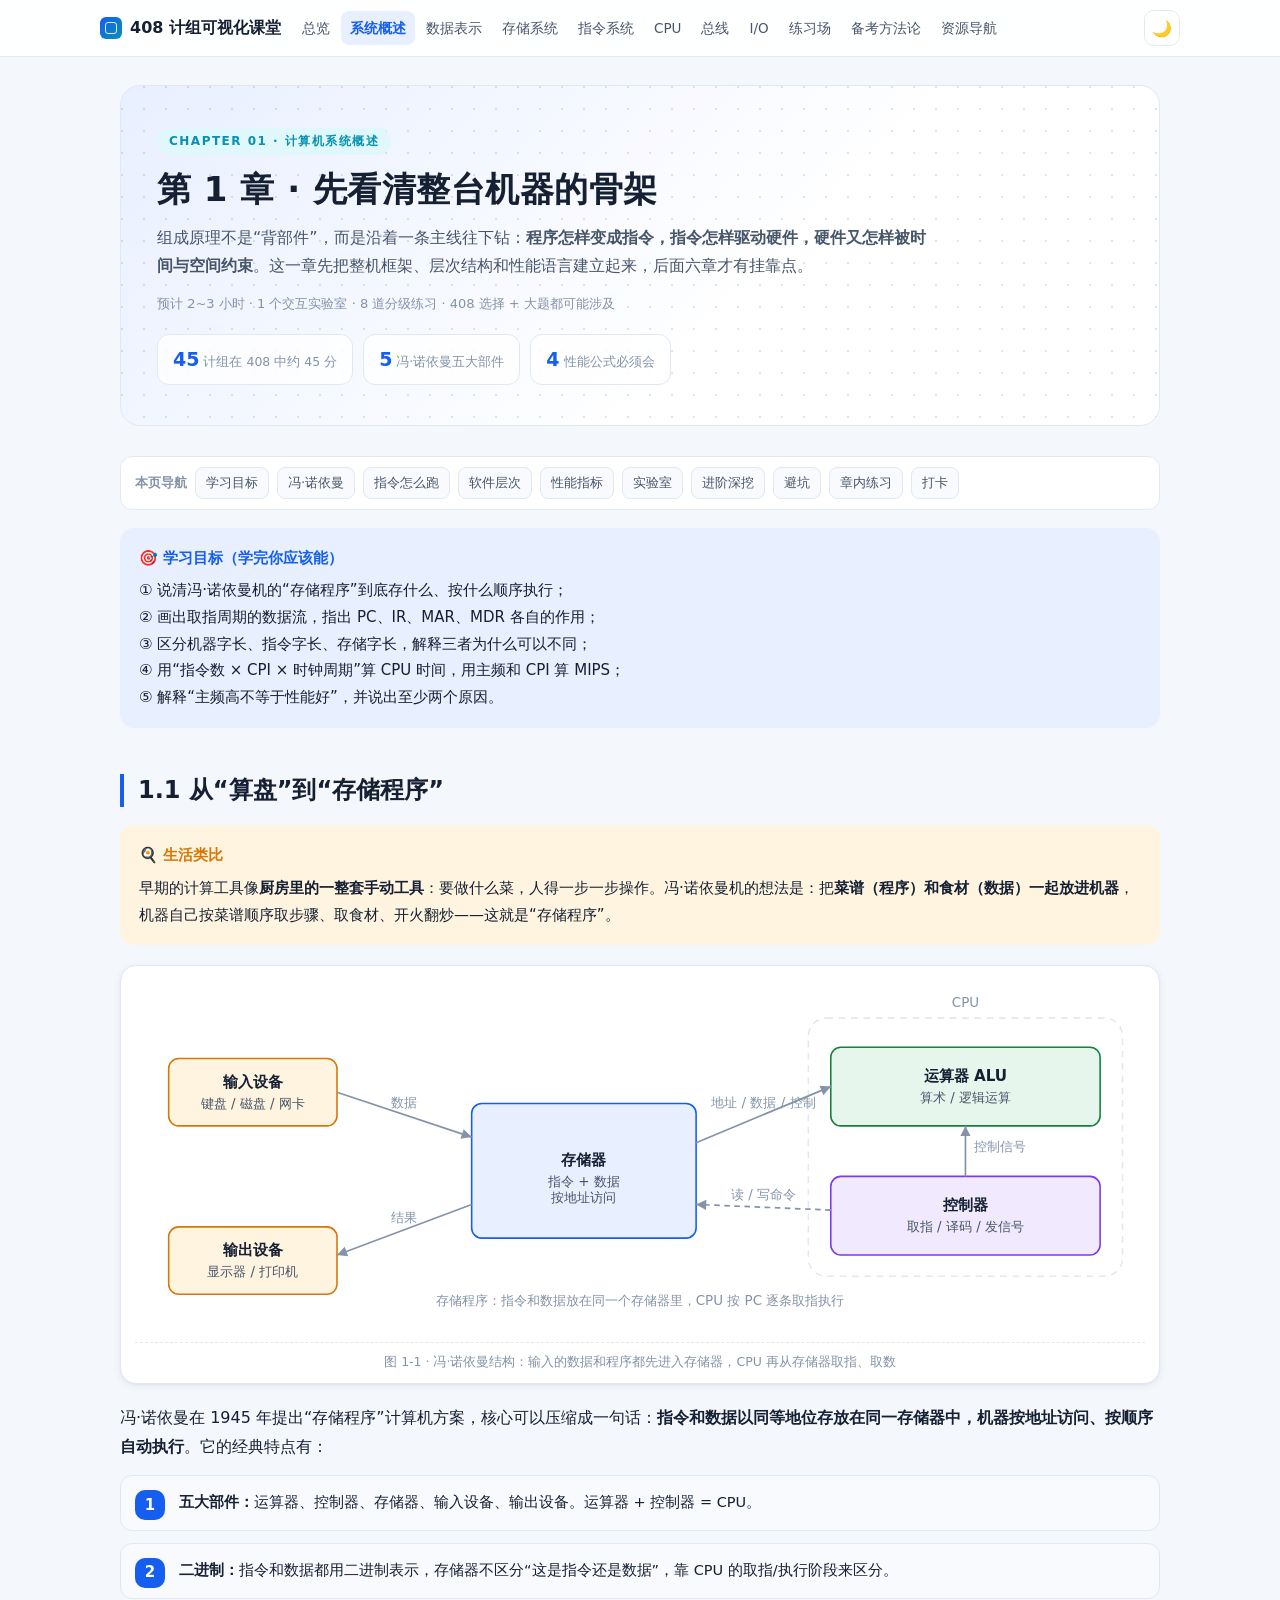
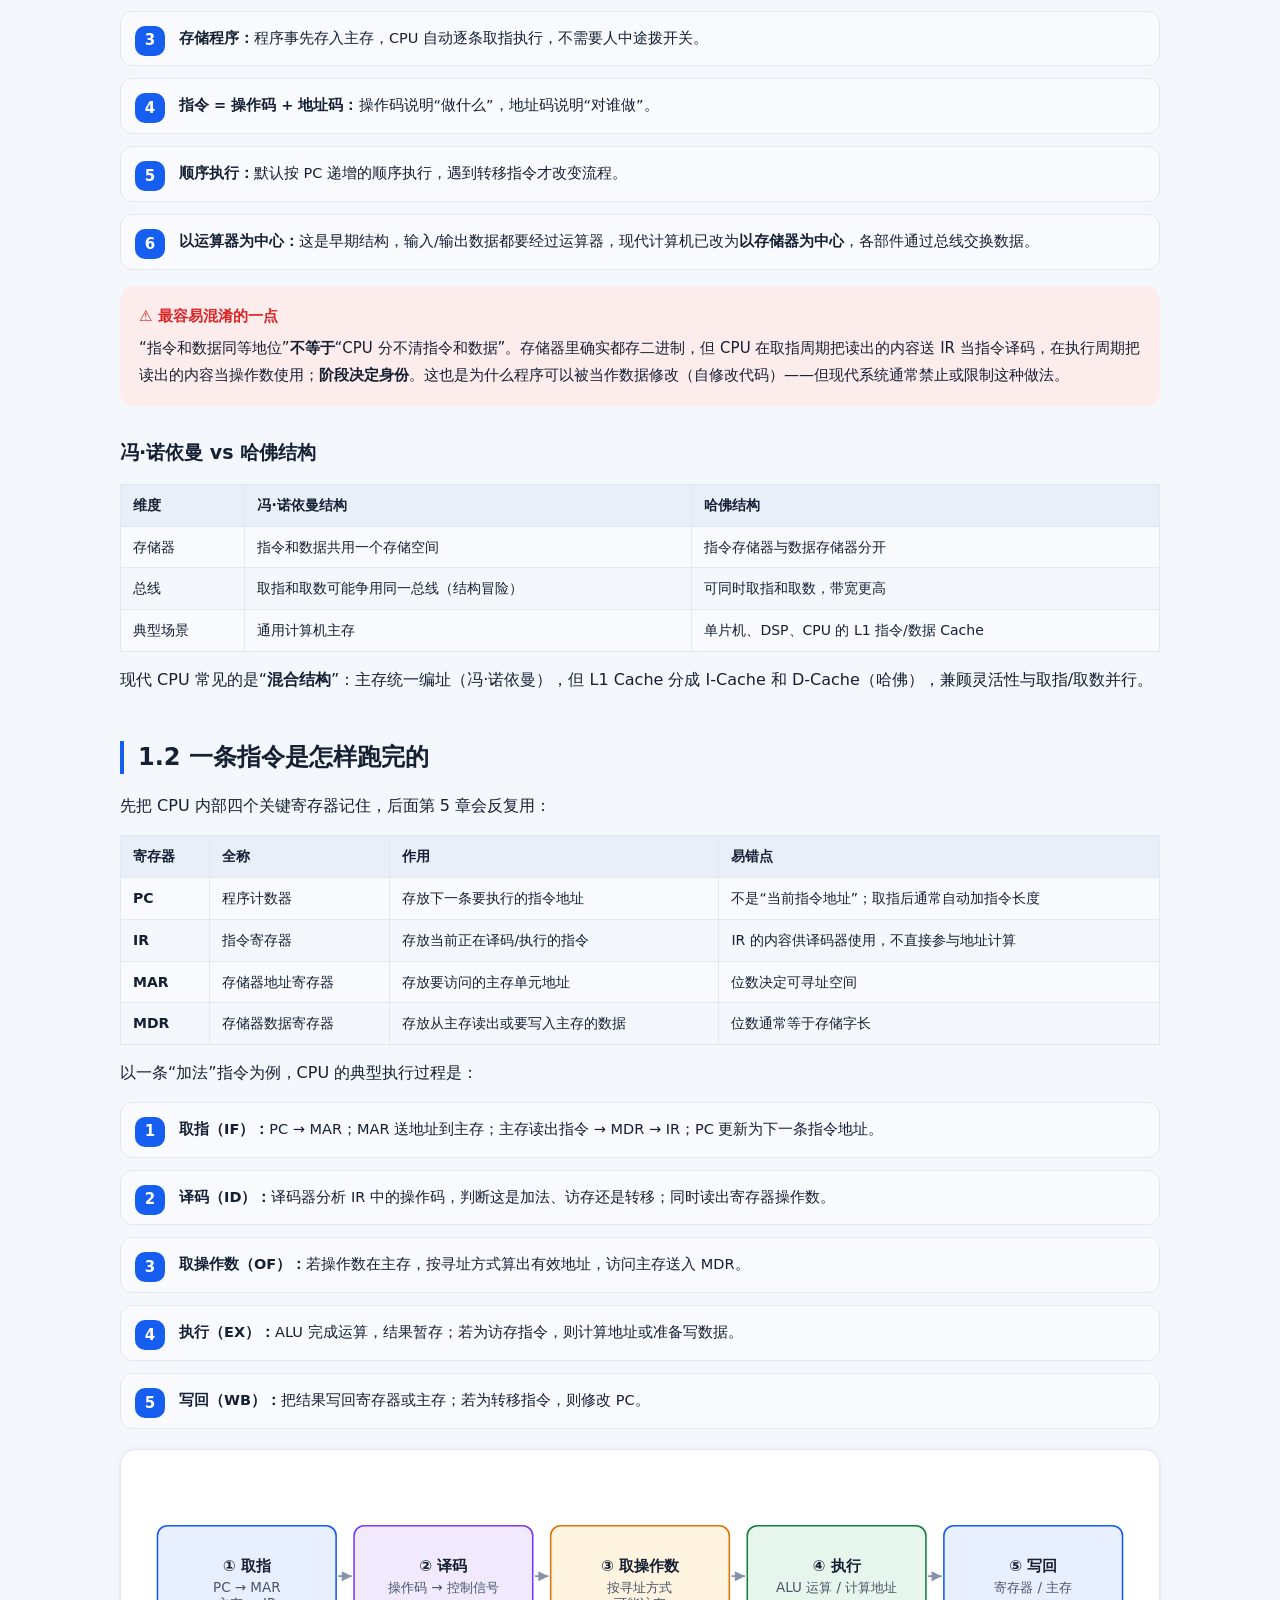
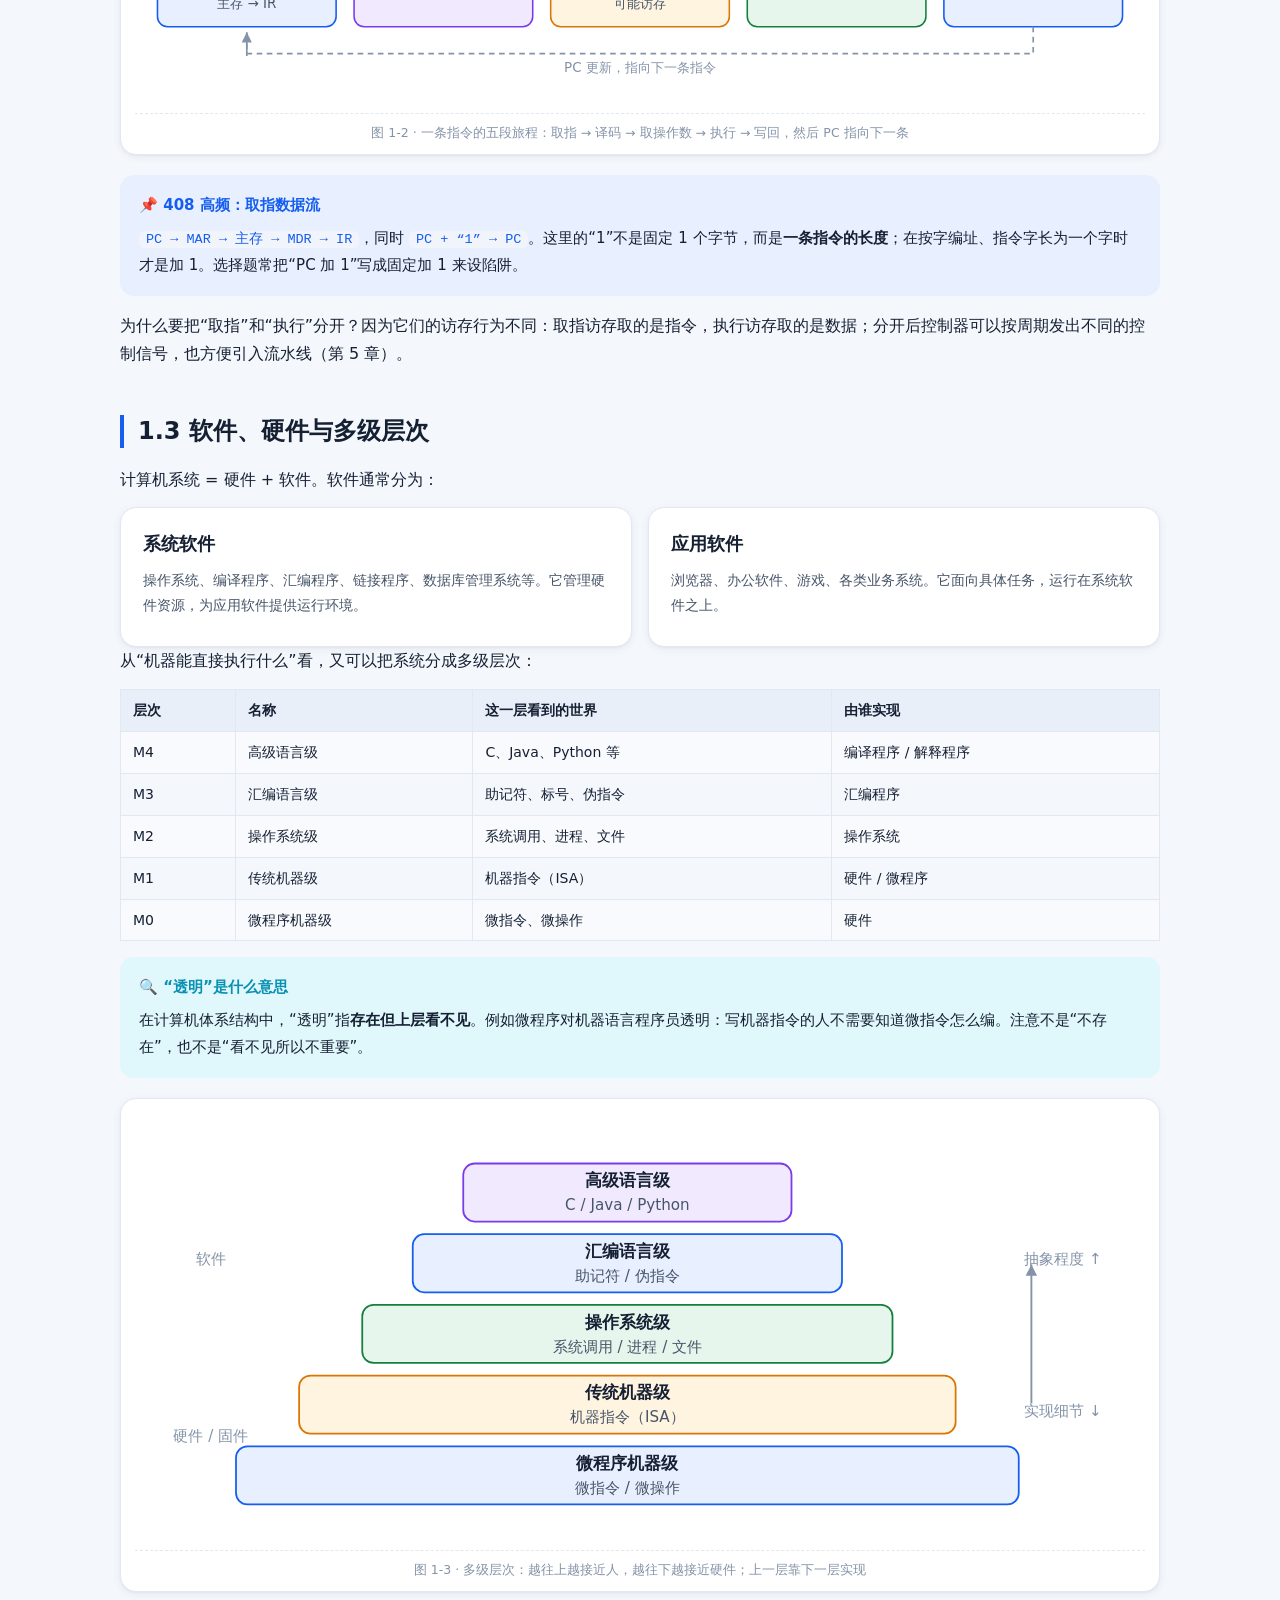
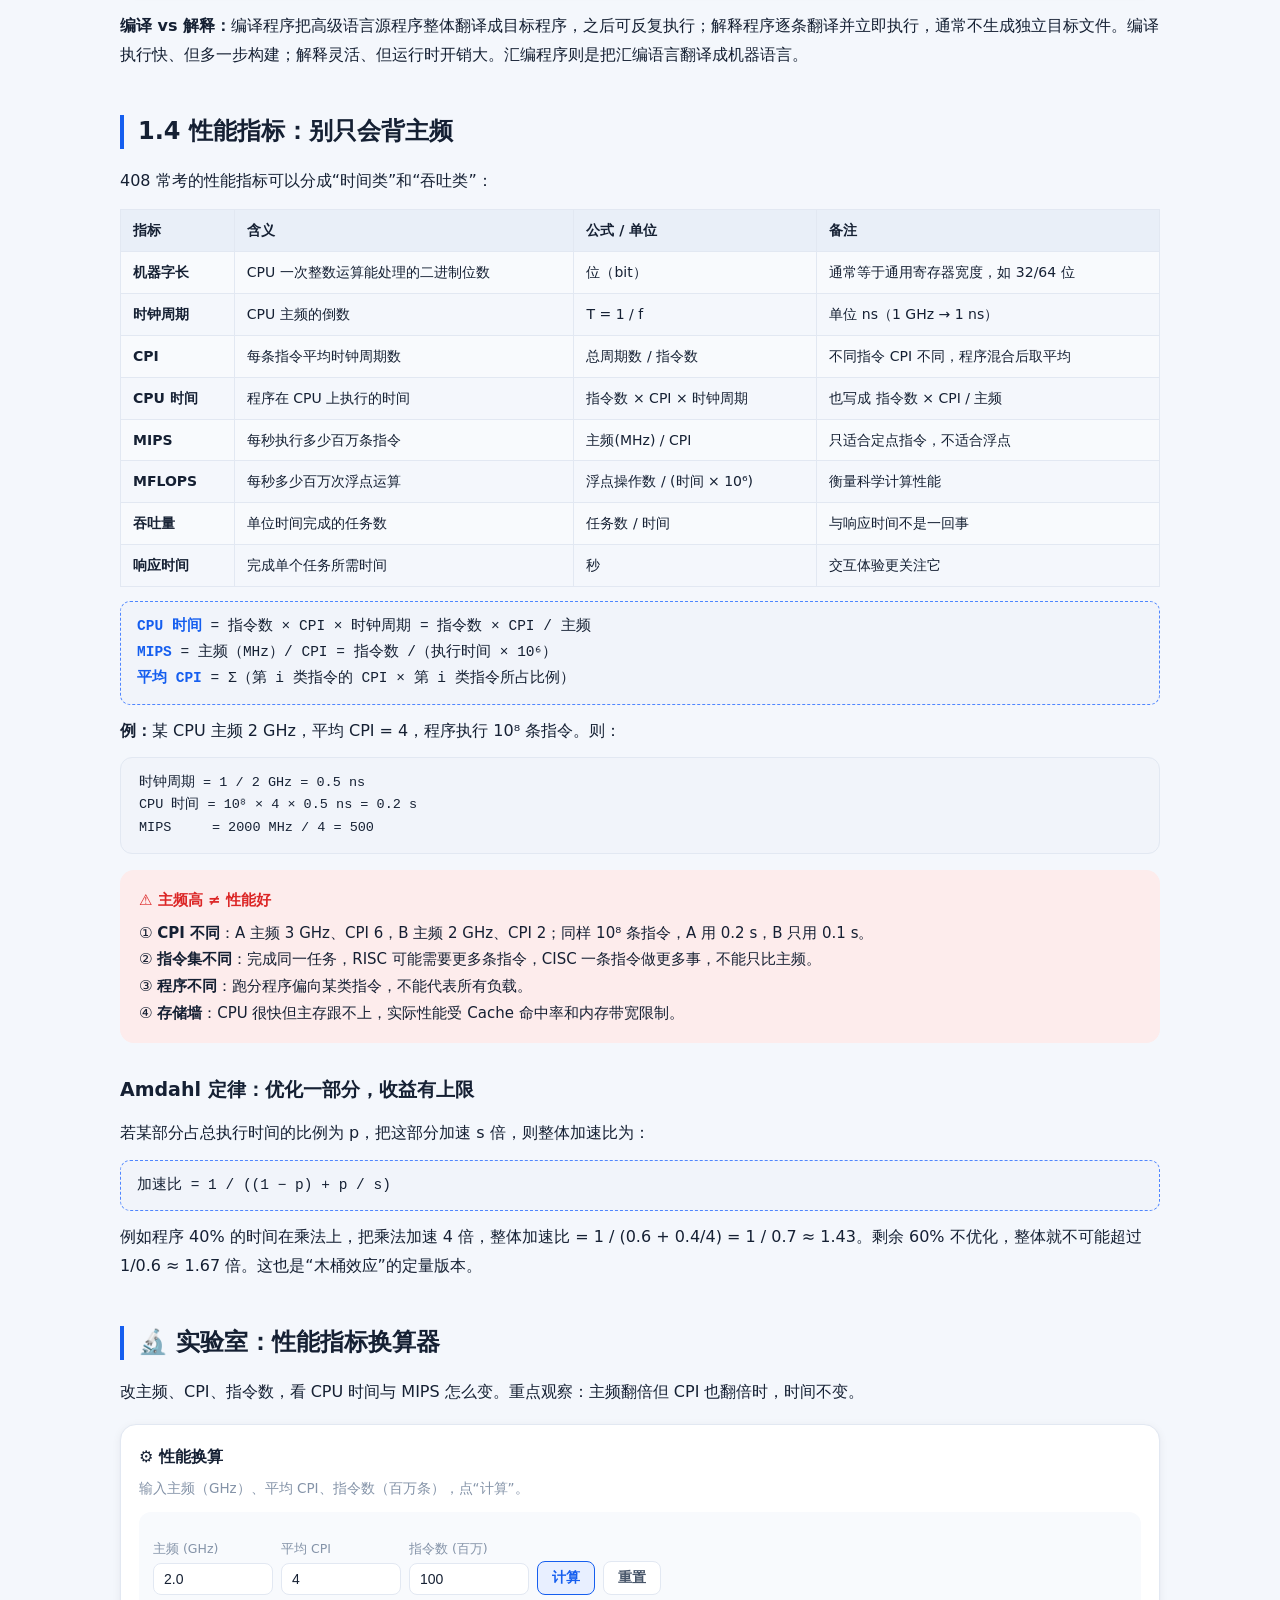
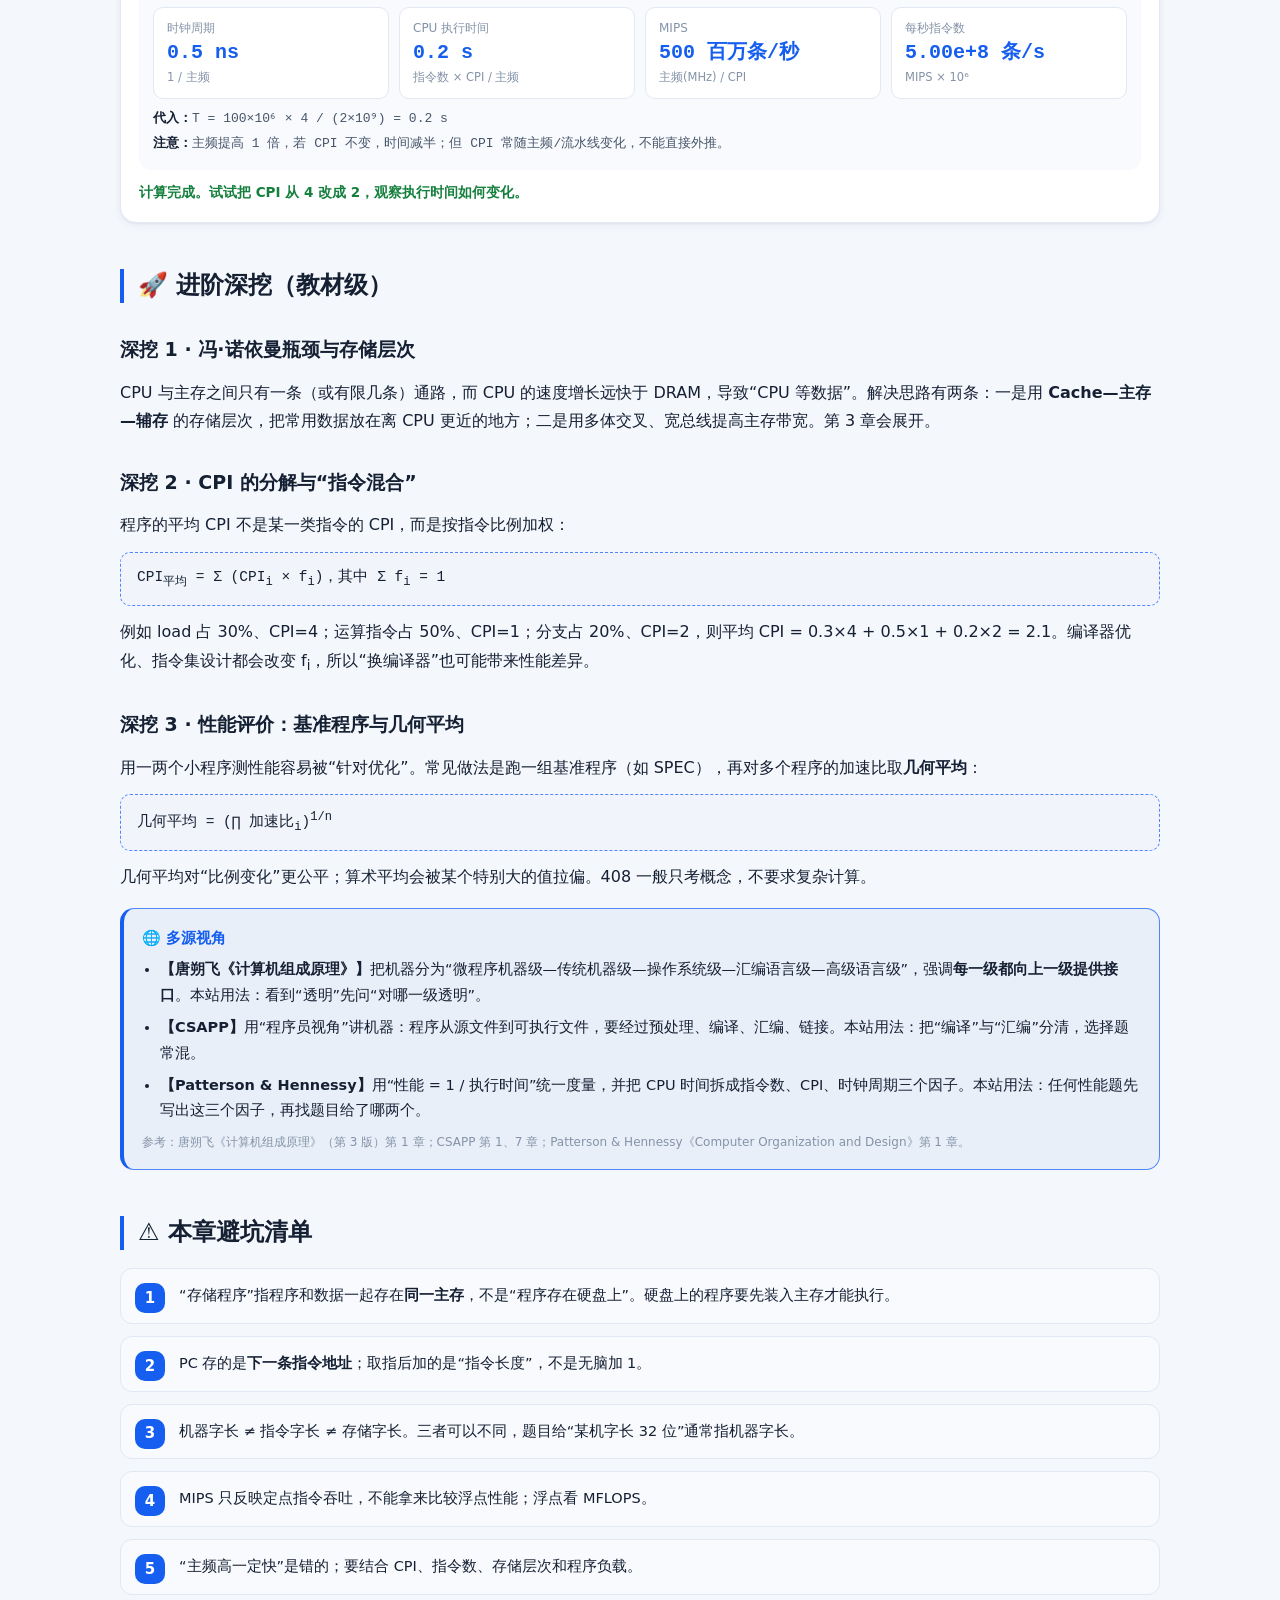
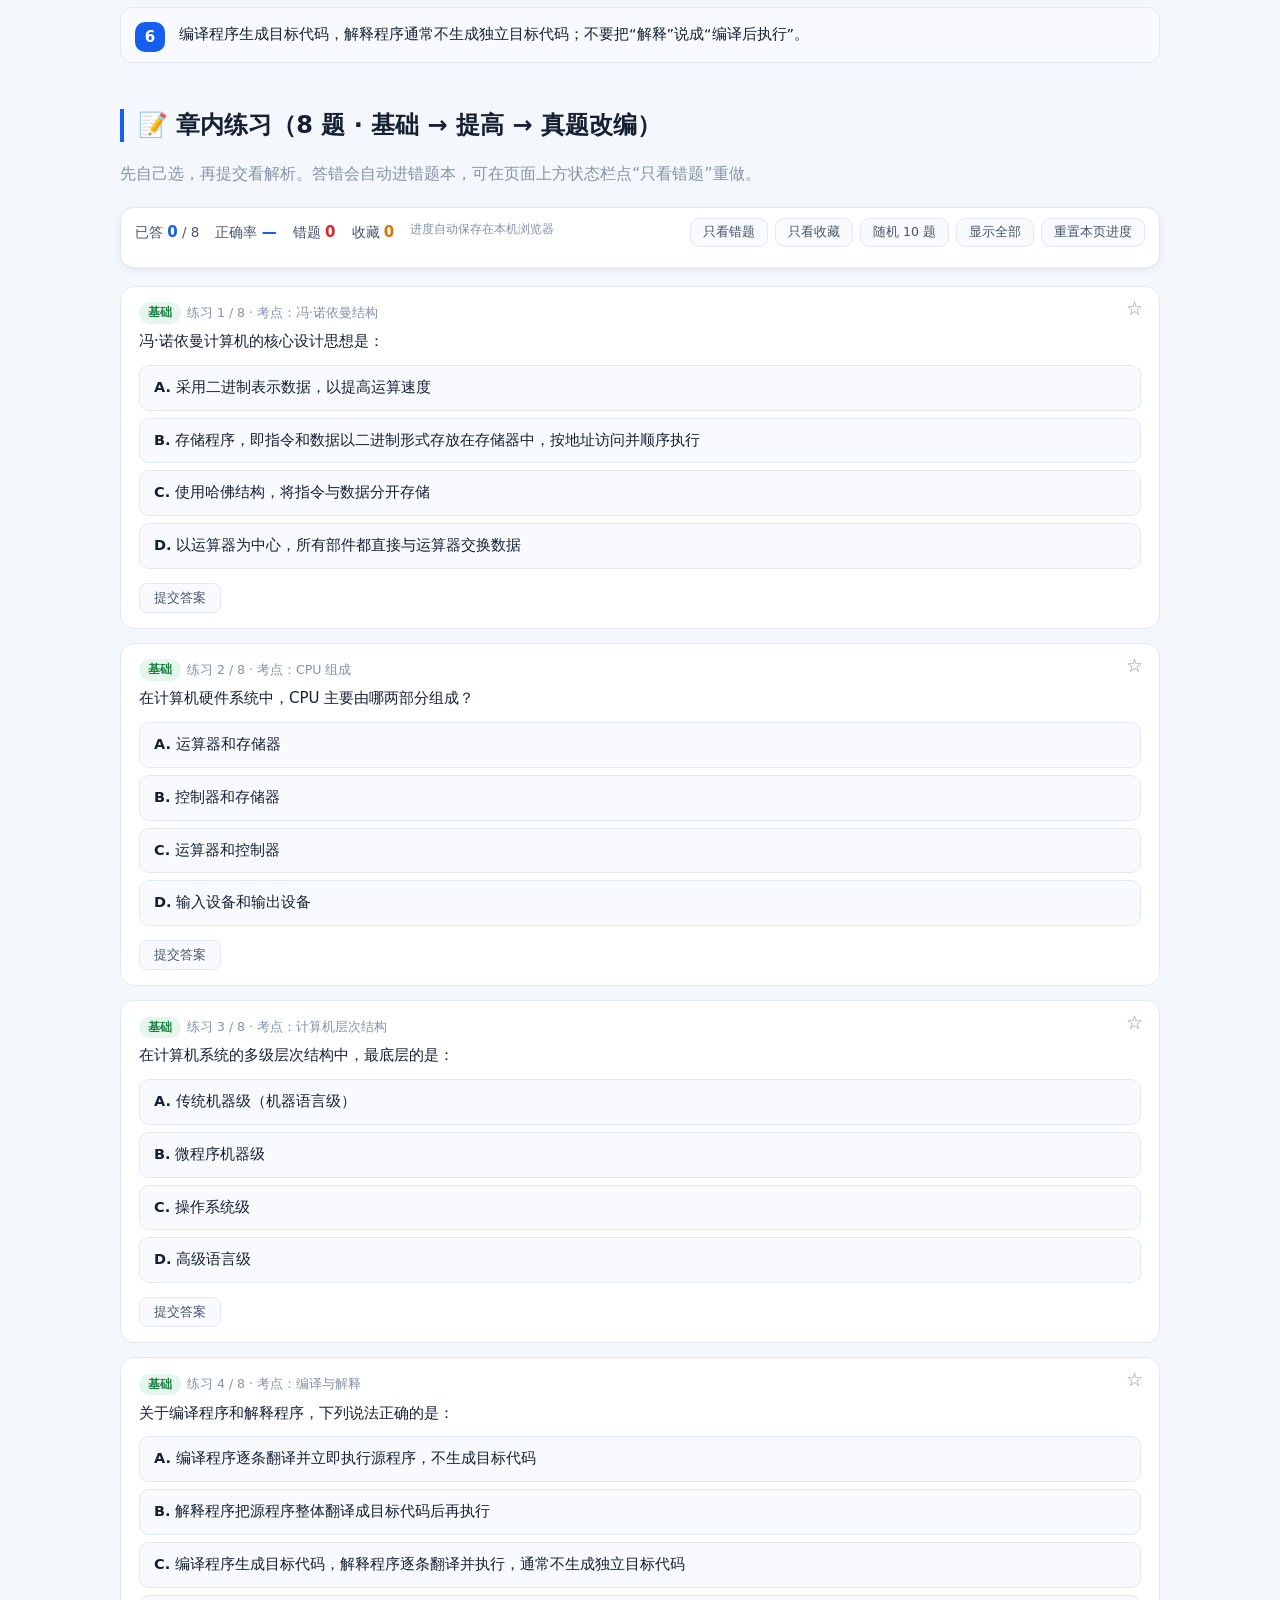
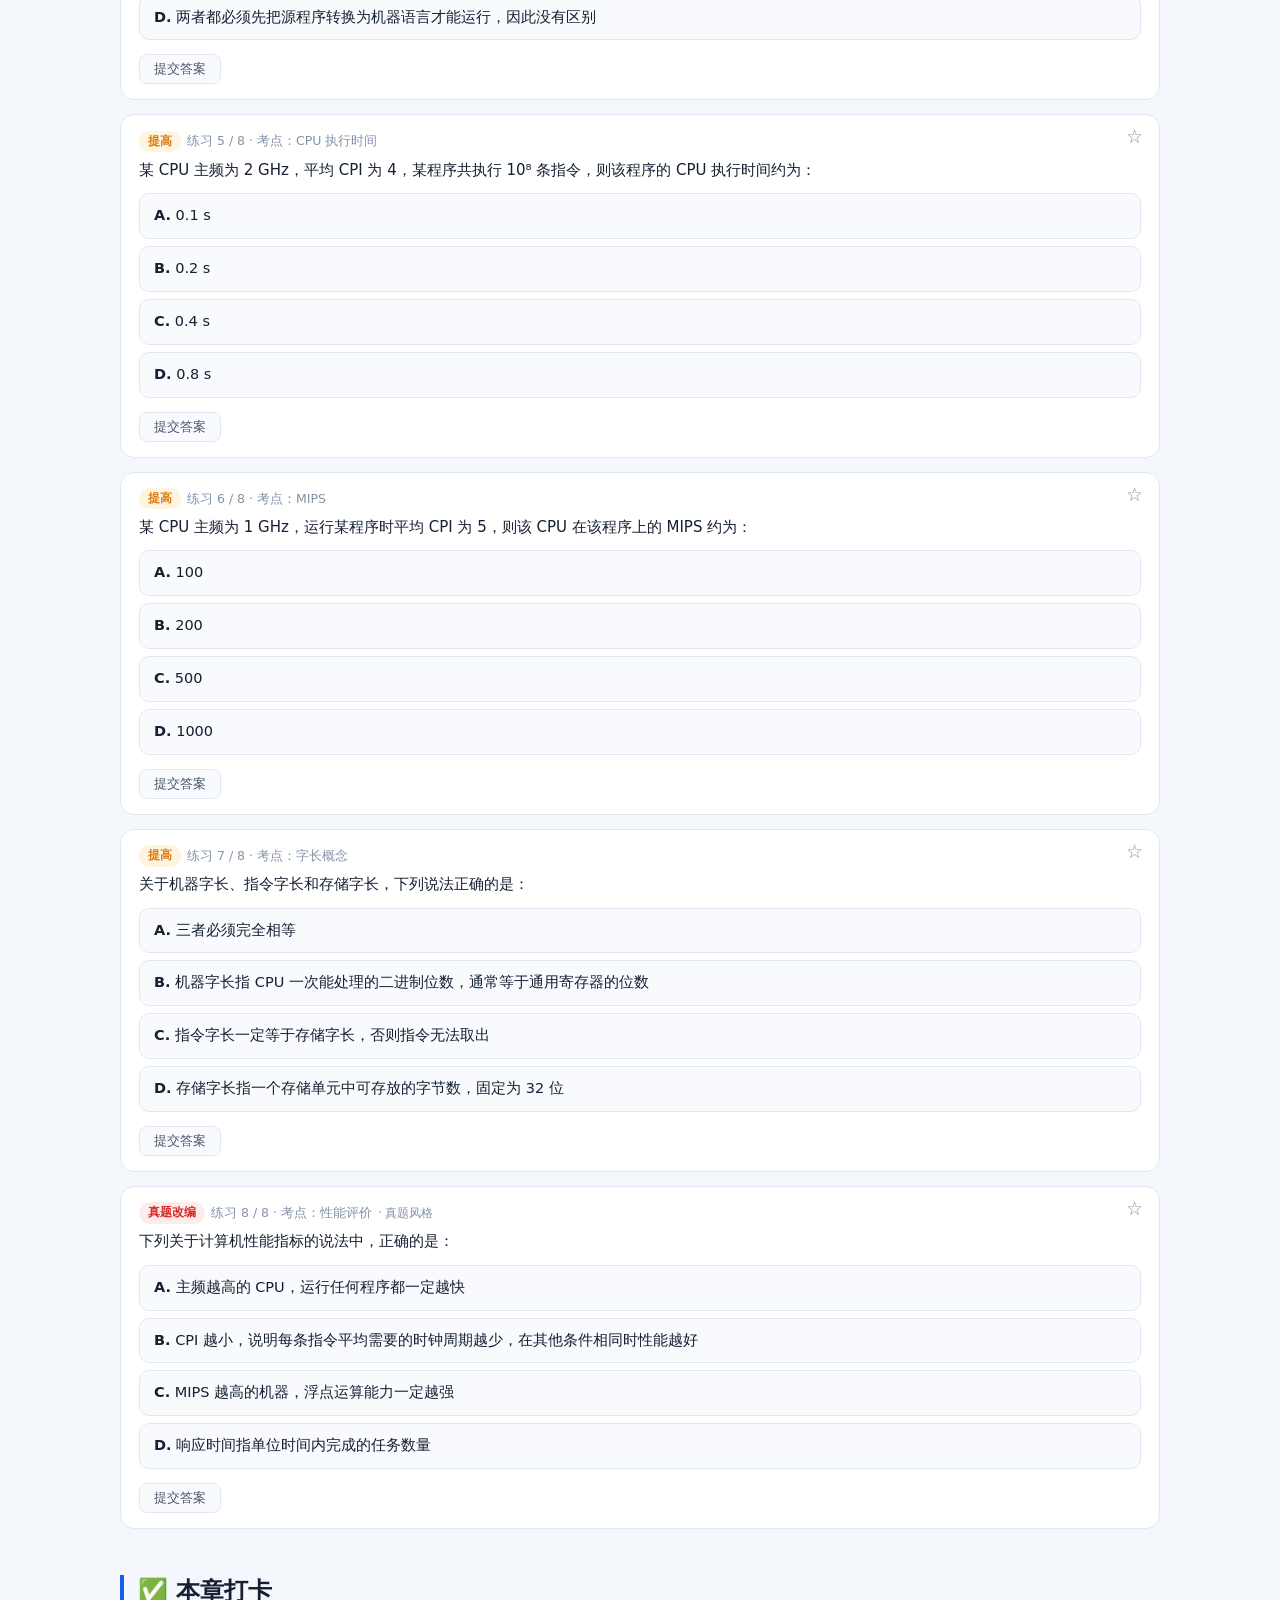
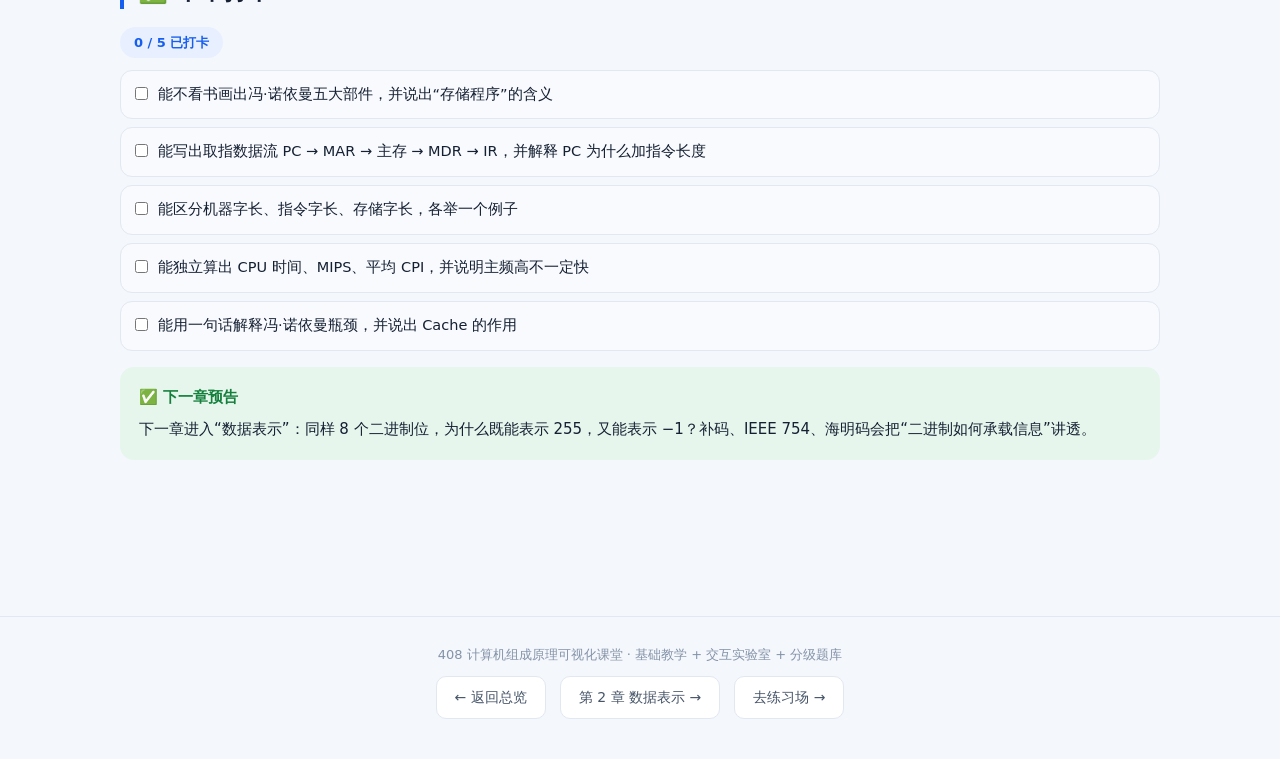
==== commit a424b7e9: "408 计算机组成原理可视化课堂：7 章知识体系、8 个交互实验室、70 道分级练习、备考方法论" ====
--- a/ch01.html
+++ b/ch01.html
@@ -234,6 +234,6 @@
 <script src="assets/questions.js?v=1"></script>
 <script src="assets/app.js?v=1"></script>
 <script src="assets/visuals.js?v=1"></script>
-<script src="assets/labs.js?v=1"></script>
+<script src="assets/labs.js?v=2"></script>
 </body>
 </html>
--- a/assets/style.css
+++ b/assets/style.css
@@ -410,6 +410,35 @@
 .flow-arrow { display: flex; align-items: center; color: var(--ink-3); font-size: 16px; }
 @media (max-width: 720px) { .flow-arrow { display: none; } }
 
+/* ── 教学图解 ── */
+figure.vis {
+  margin: 20px 0; padding: 14px 14px 10px;
+  background: var(--card); border: 1px solid var(--line);
+  border-radius: 16px; box-shadow: var(--shadow);
+  overflow-x: auto;
+}
+figure.vis svg { display: block; width: 100%; min-width: 680px; height: auto; }
+figure.vis figcaption {
+  margin-top: 8px; padding-top: 8px; border-top: 1px dashed var(--line);
+  font-size: 12.5px; color: var(--ink-3); text-align: center;
+}
+.v-box { fill: var(--brand-soft); stroke: var(--brand); stroke-width: 1.4; }
+.v-box.alt { fill: var(--accent-soft); stroke: var(--accent); }
+.v-box.gray { fill: var(--card-2); stroke: var(--line); }
+.v-box.green { fill: var(--green-soft); stroke: var(--green); }
+.v-box.purple { fill: var(--purple-soft); stroke: var(--purple); }
+.v-box.red { fill: var(--red-soft); stroke: var(--red); }
+.v-title { font-size: 13.5px; font-weight: 800; fill: var(--ink); font-family: "PingFang SC", "Microsoft YaHei", system-ui, sans-serif; }
+.v-sub { font-size: 12px; fill: var(--ink-2); font-family: "PingFang SC", "Microsoft YaHei", system-ui, sans-serif; }
+.v-label { font-size: 12px; fill: var(--ink-3); font-family: "PingFang SC", "Microsoft YaHei", system-ui, sans-serif; }
+.v-tiny { font-size: 9.5px; fill: var(--ink-2); font-family: var(--mono); }
+.v-code { font-size: 15px; fill: var(--ink-2); font-family: var(--mono); letter-spacing: 1px; }
+.v-line { stroke: var(--ink-3); stroke-width: 1.5; fill: none; }
+.v-dash { stroke-dasharray: 5 4; }
+.v-arrowhead { fill: var(--ink-3); }
+.v-grid { stroke: var(--line); stroke-width: 1; stroke-dasharray: 2 3; }
+.v-arc { stroke: var(--accent); stroke-width: 3; }
+
 /* ── 资源页 ── */
 .res-item { display: flex; gap: 14px; padding: 15px 0; border-bottom: 1px dashed var(--line); }
 .res-item:last-child { border-bottom: none; }
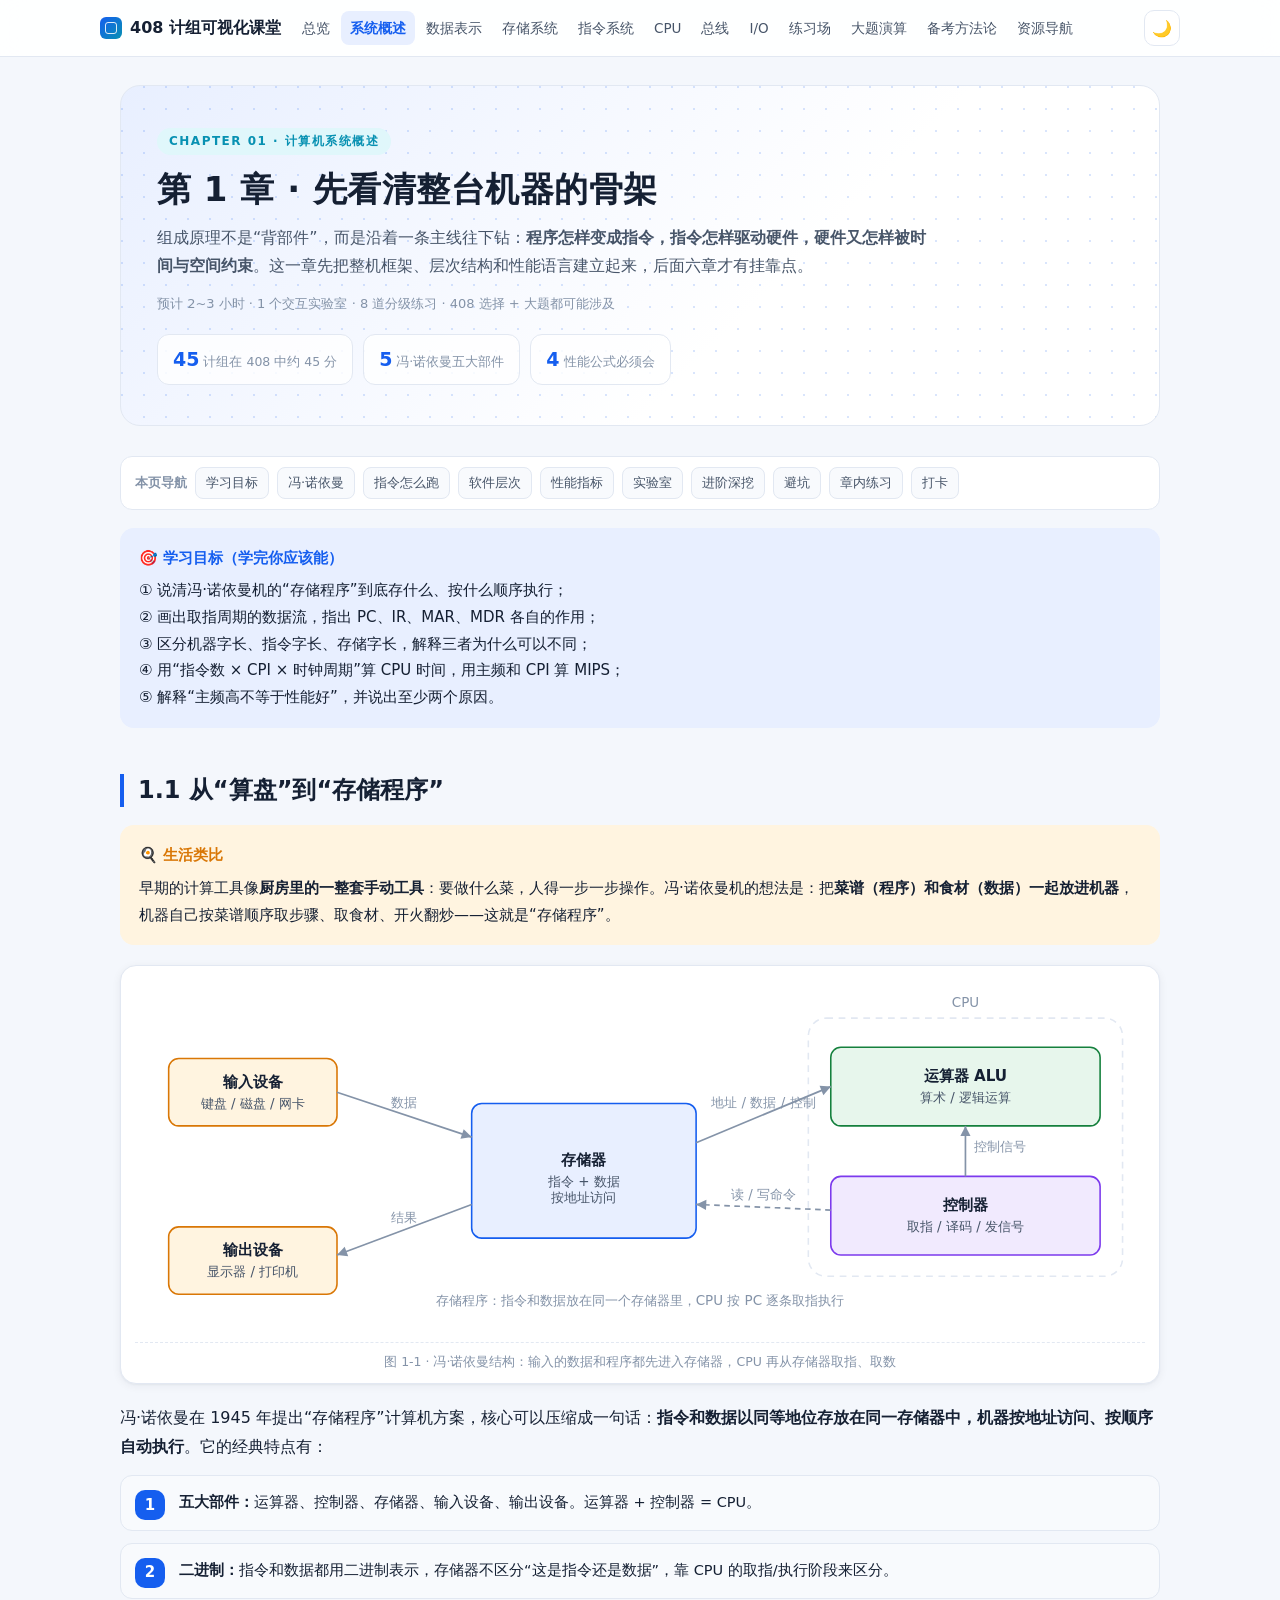
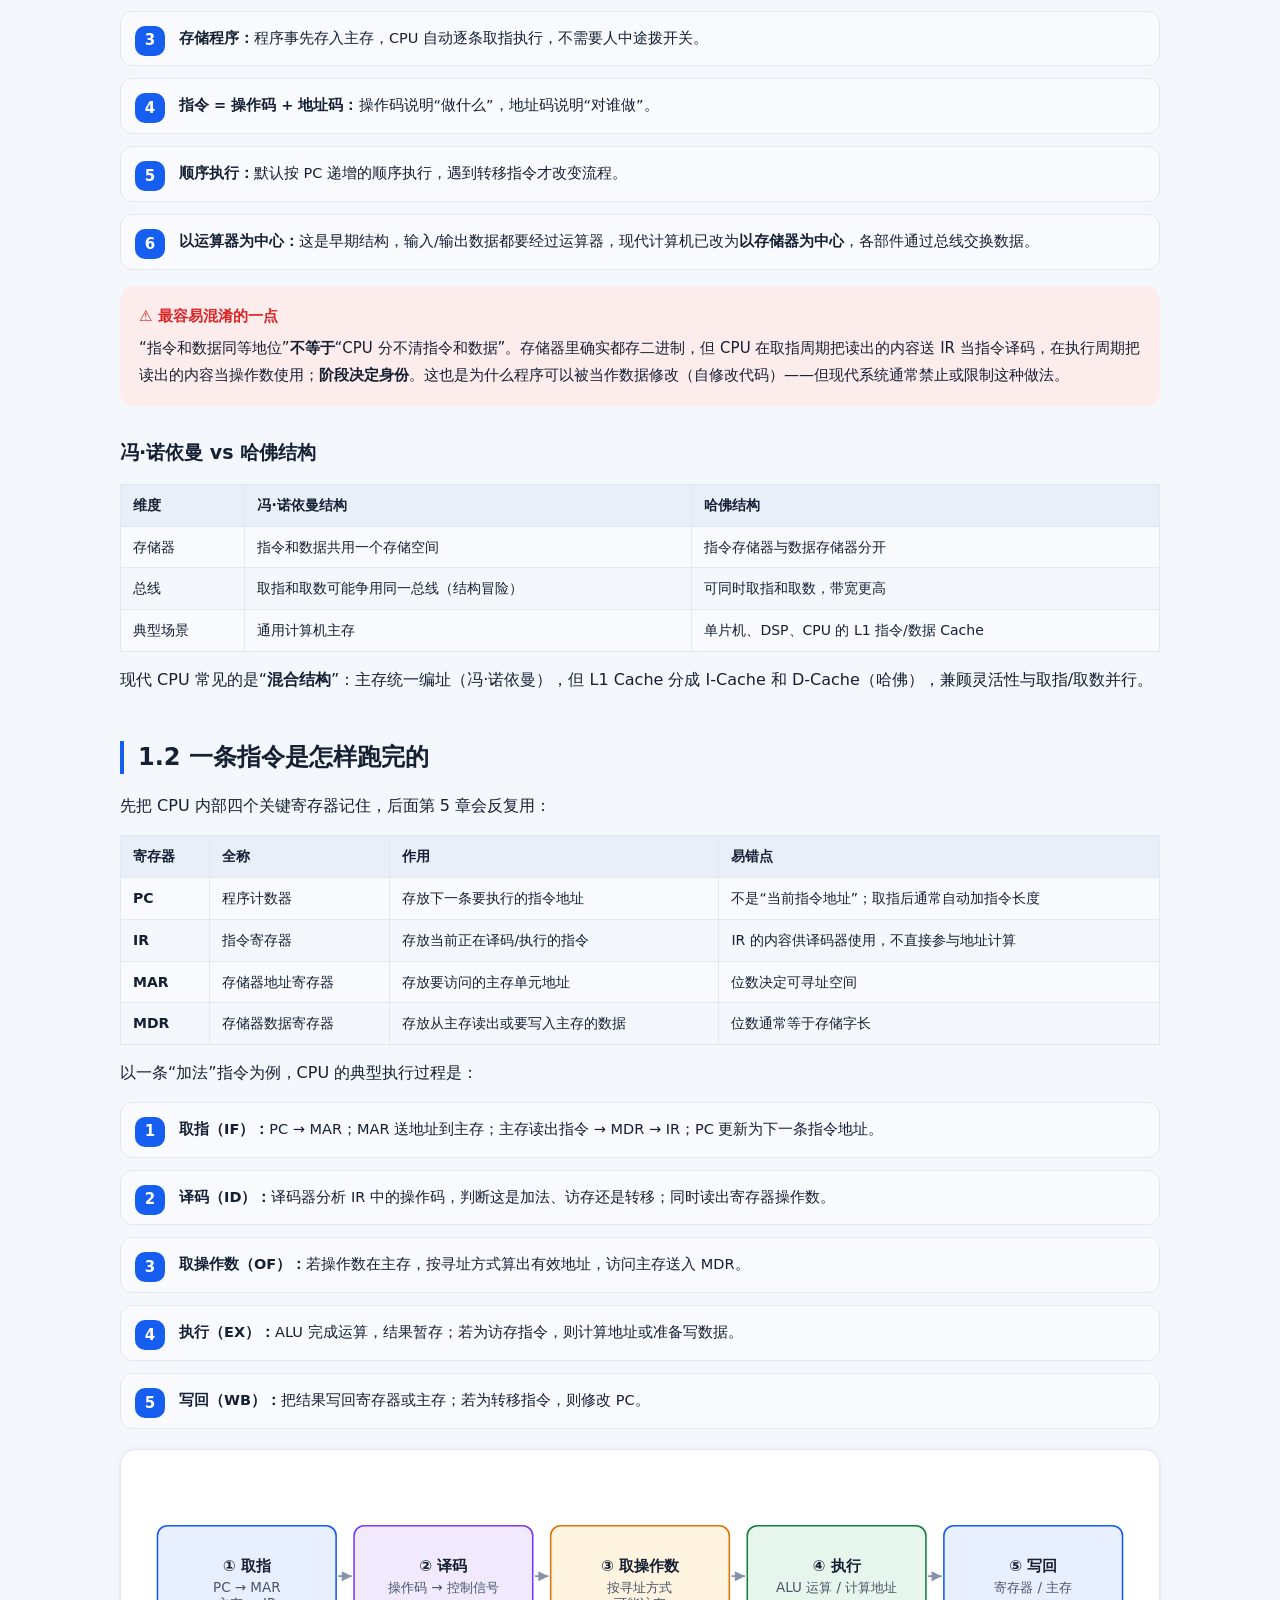
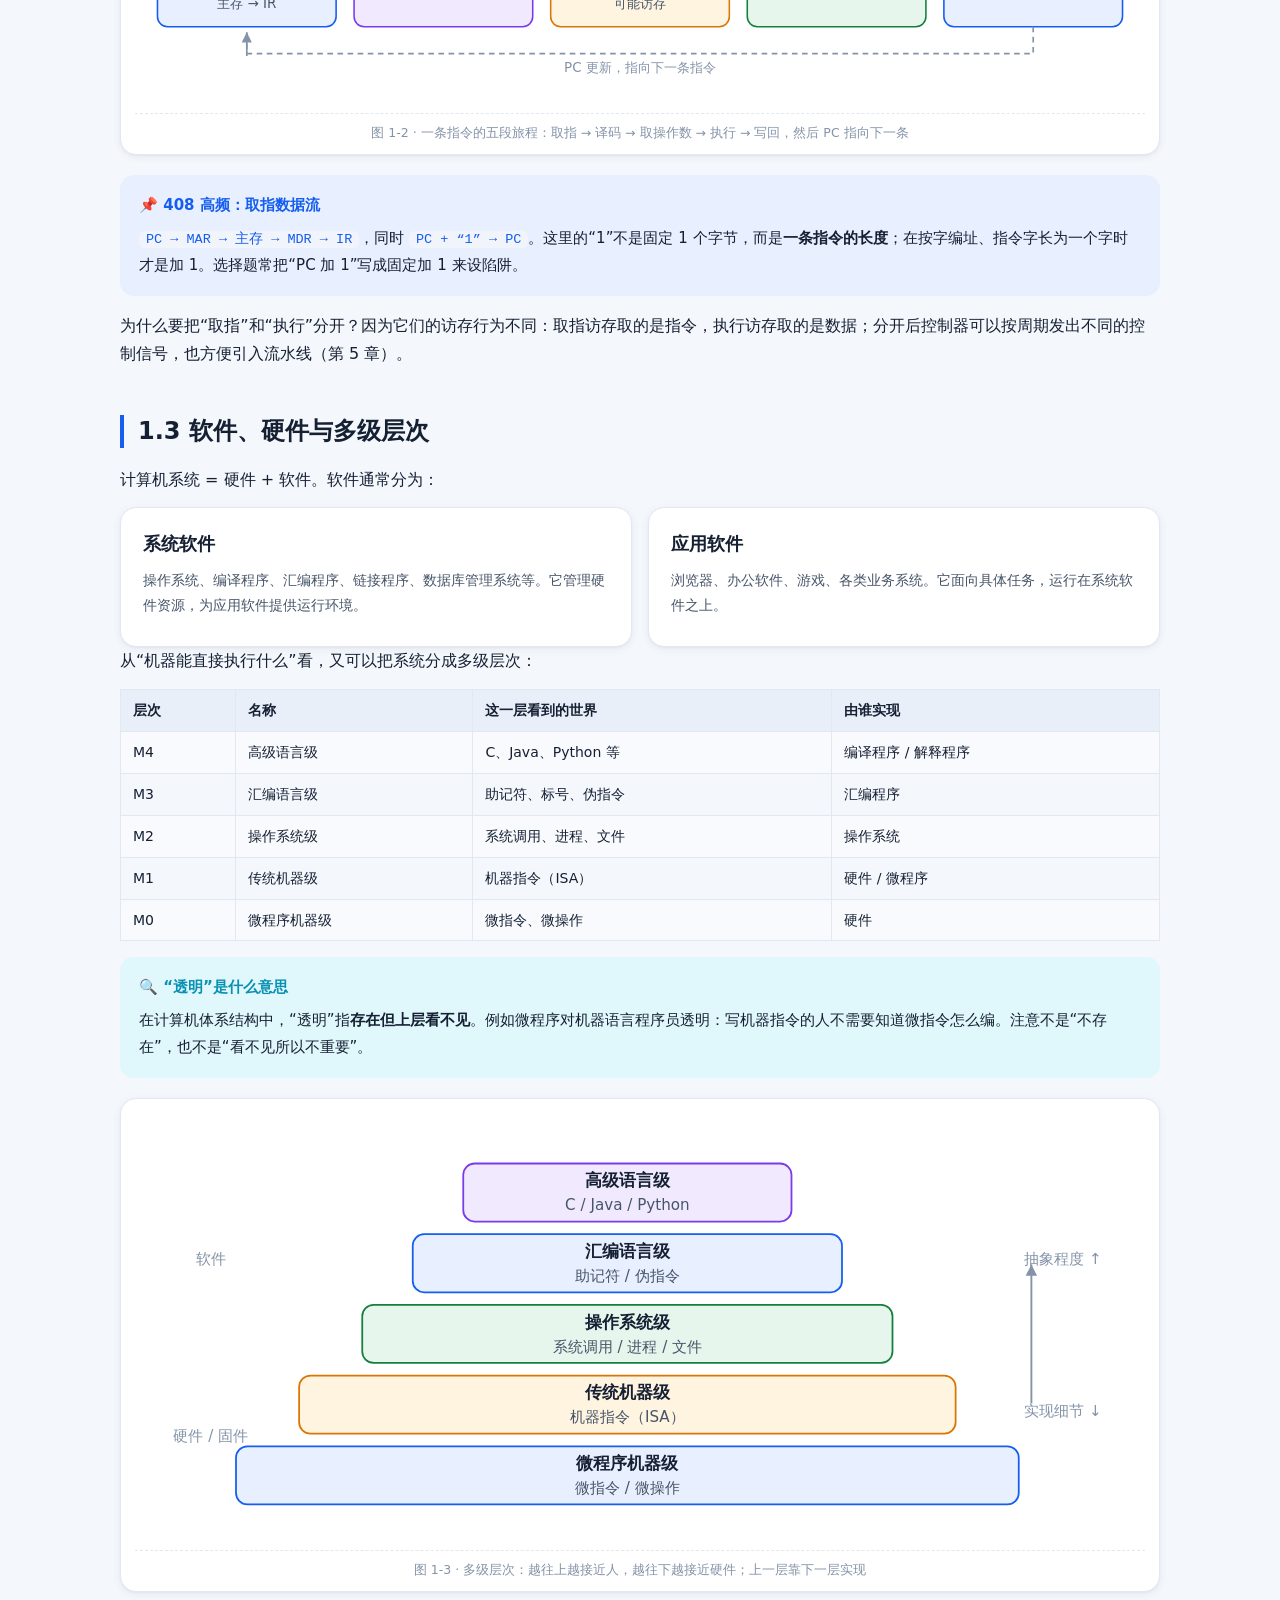
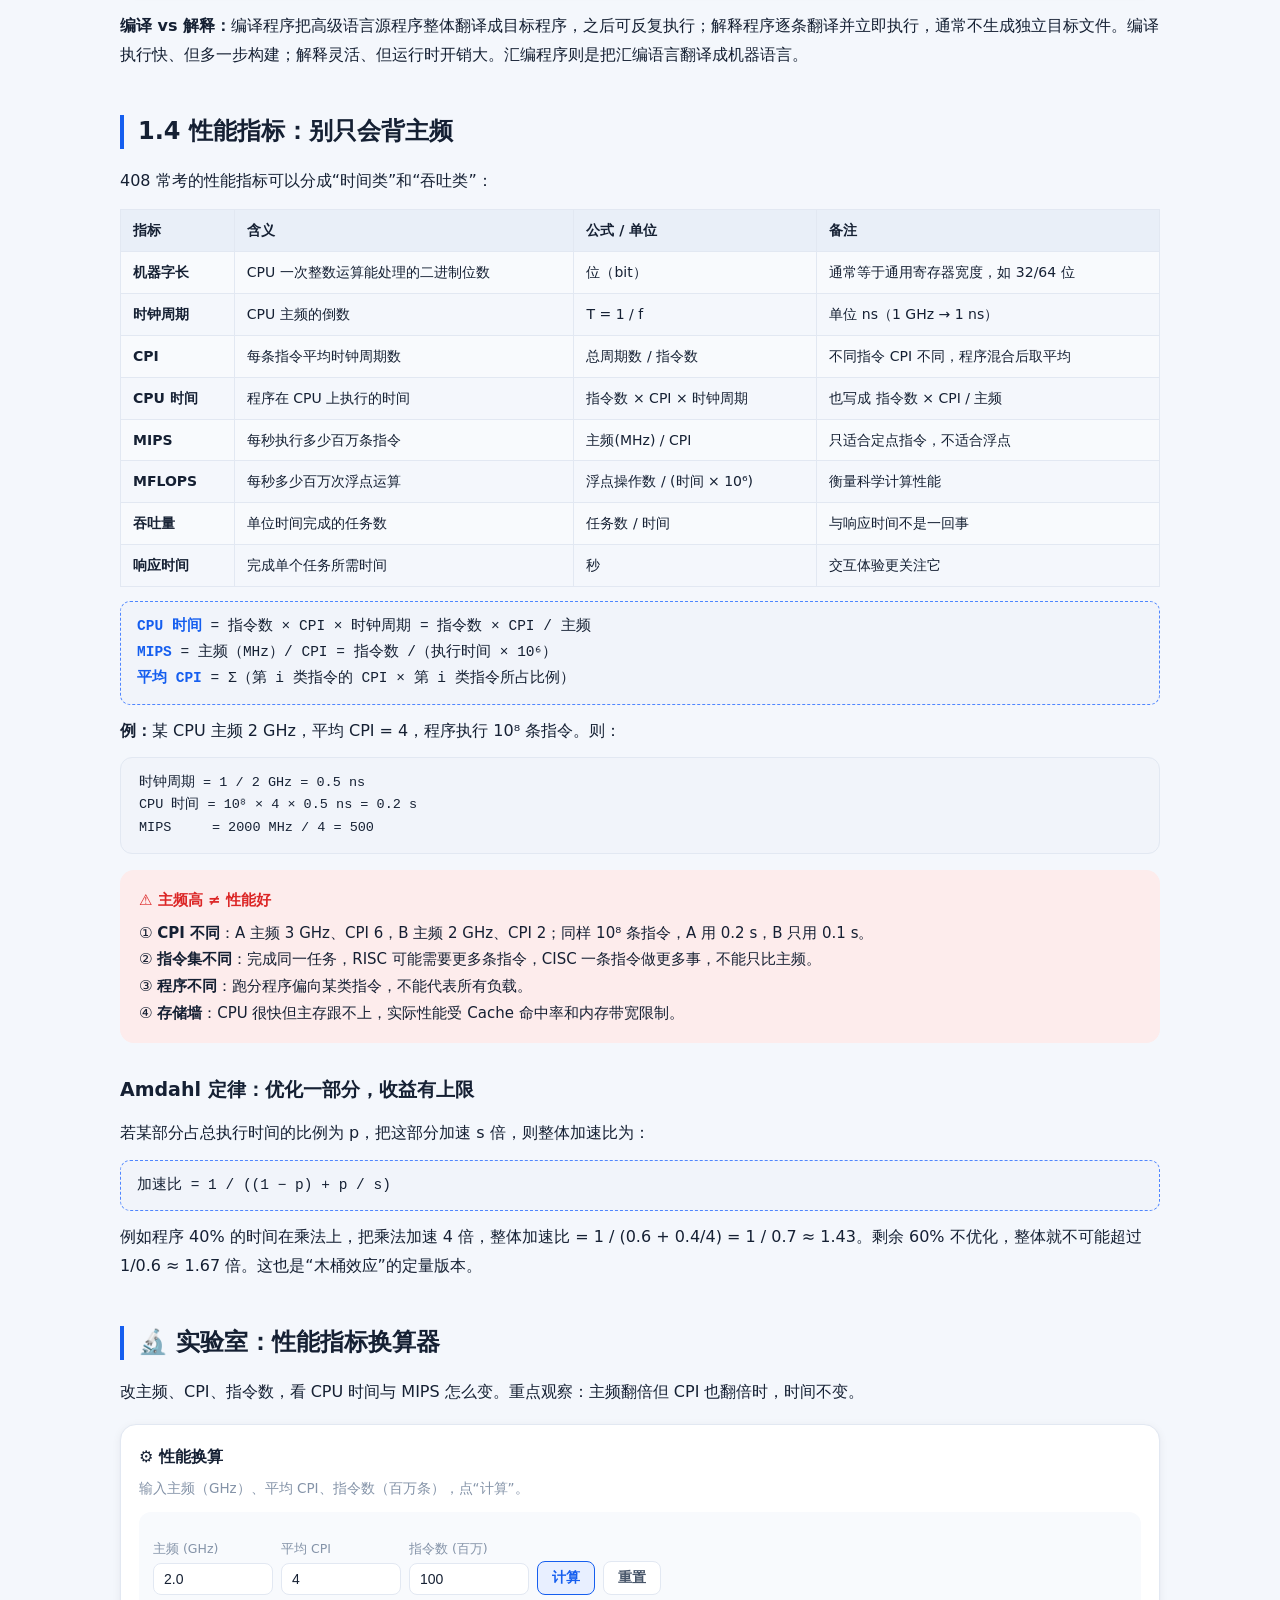
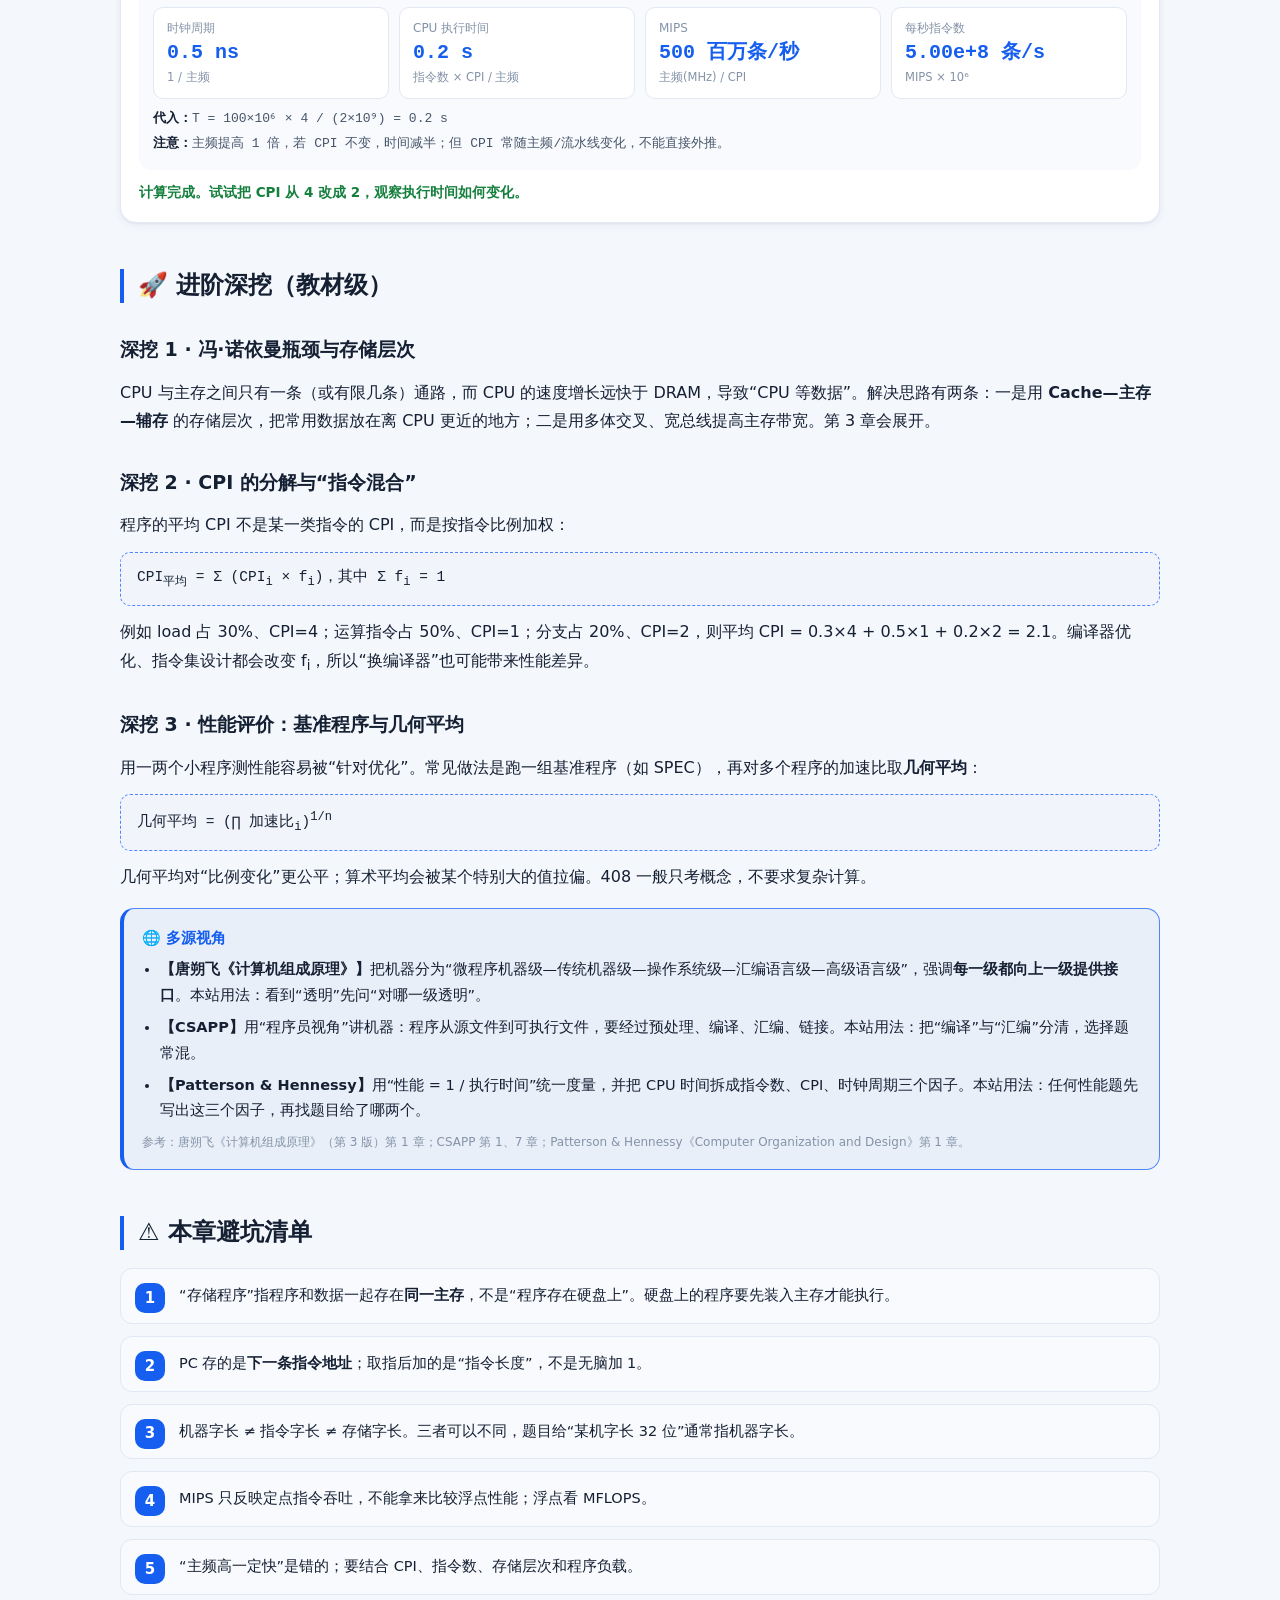
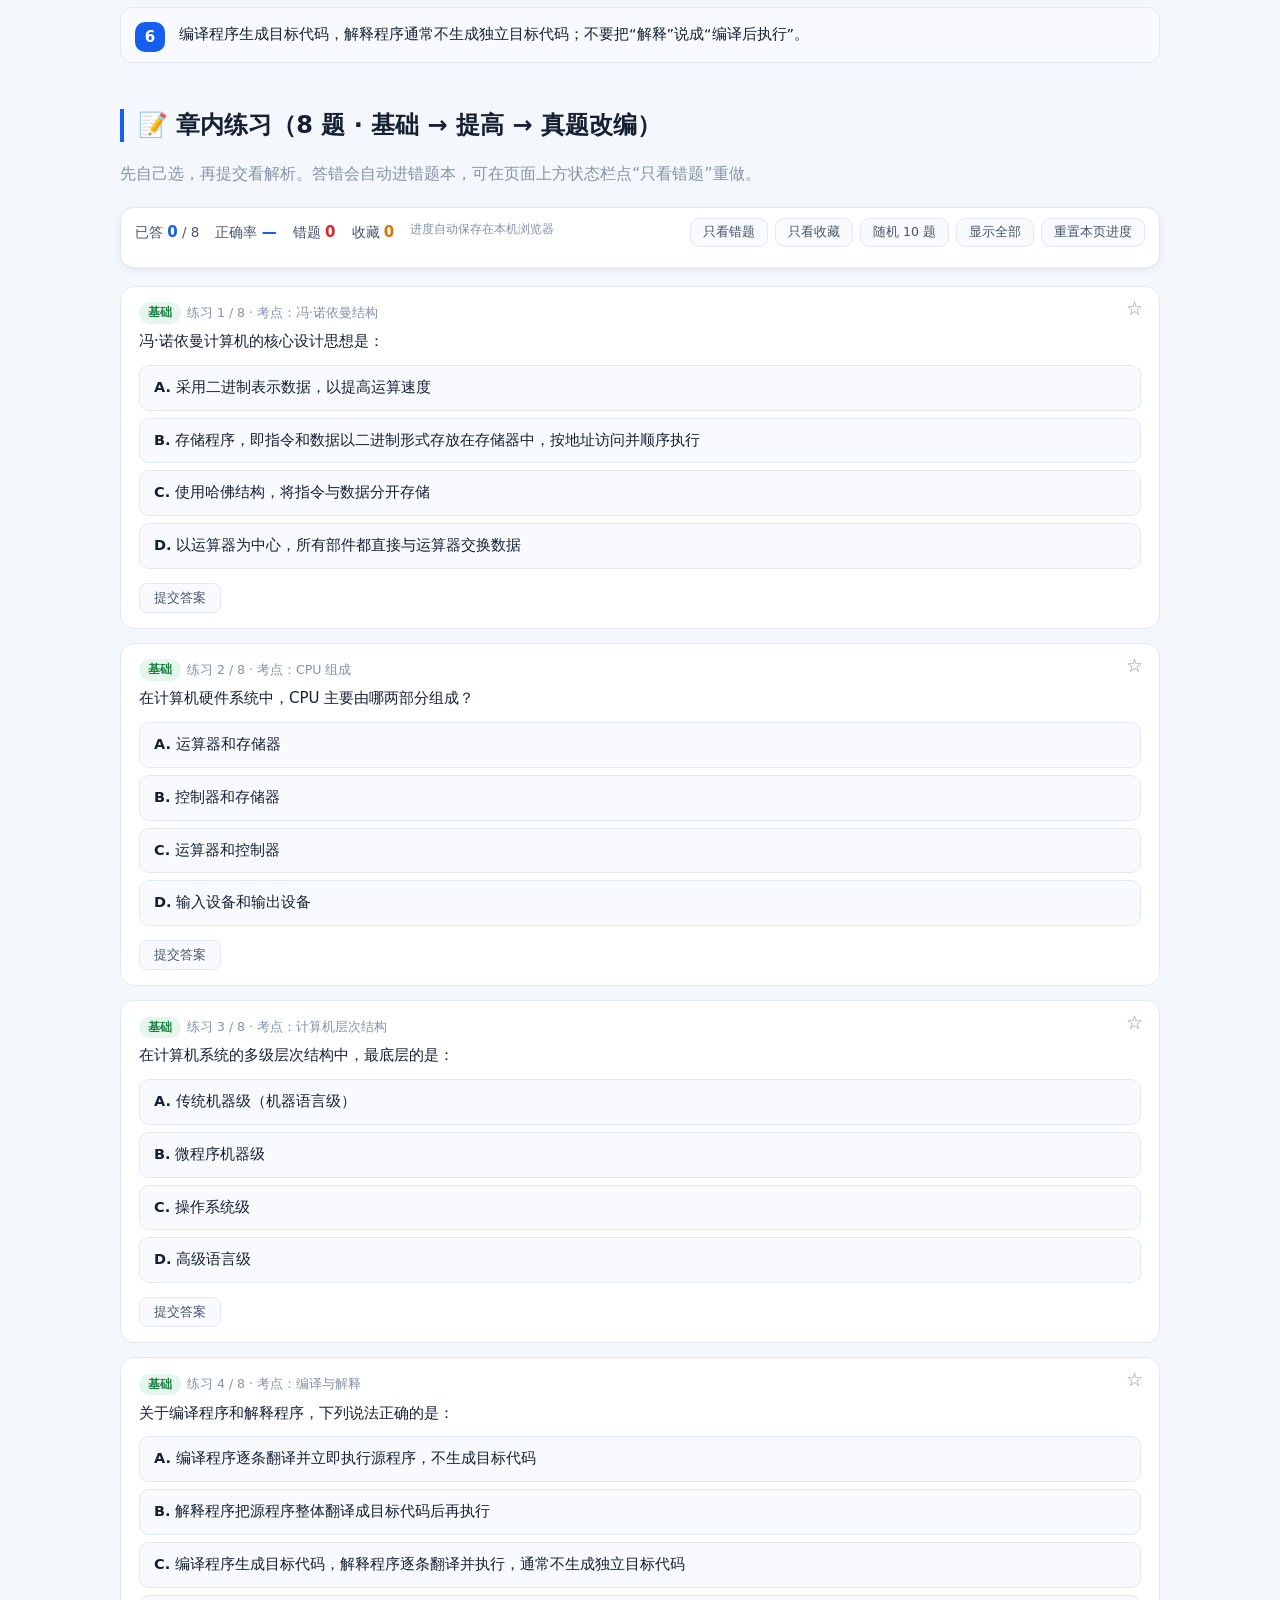
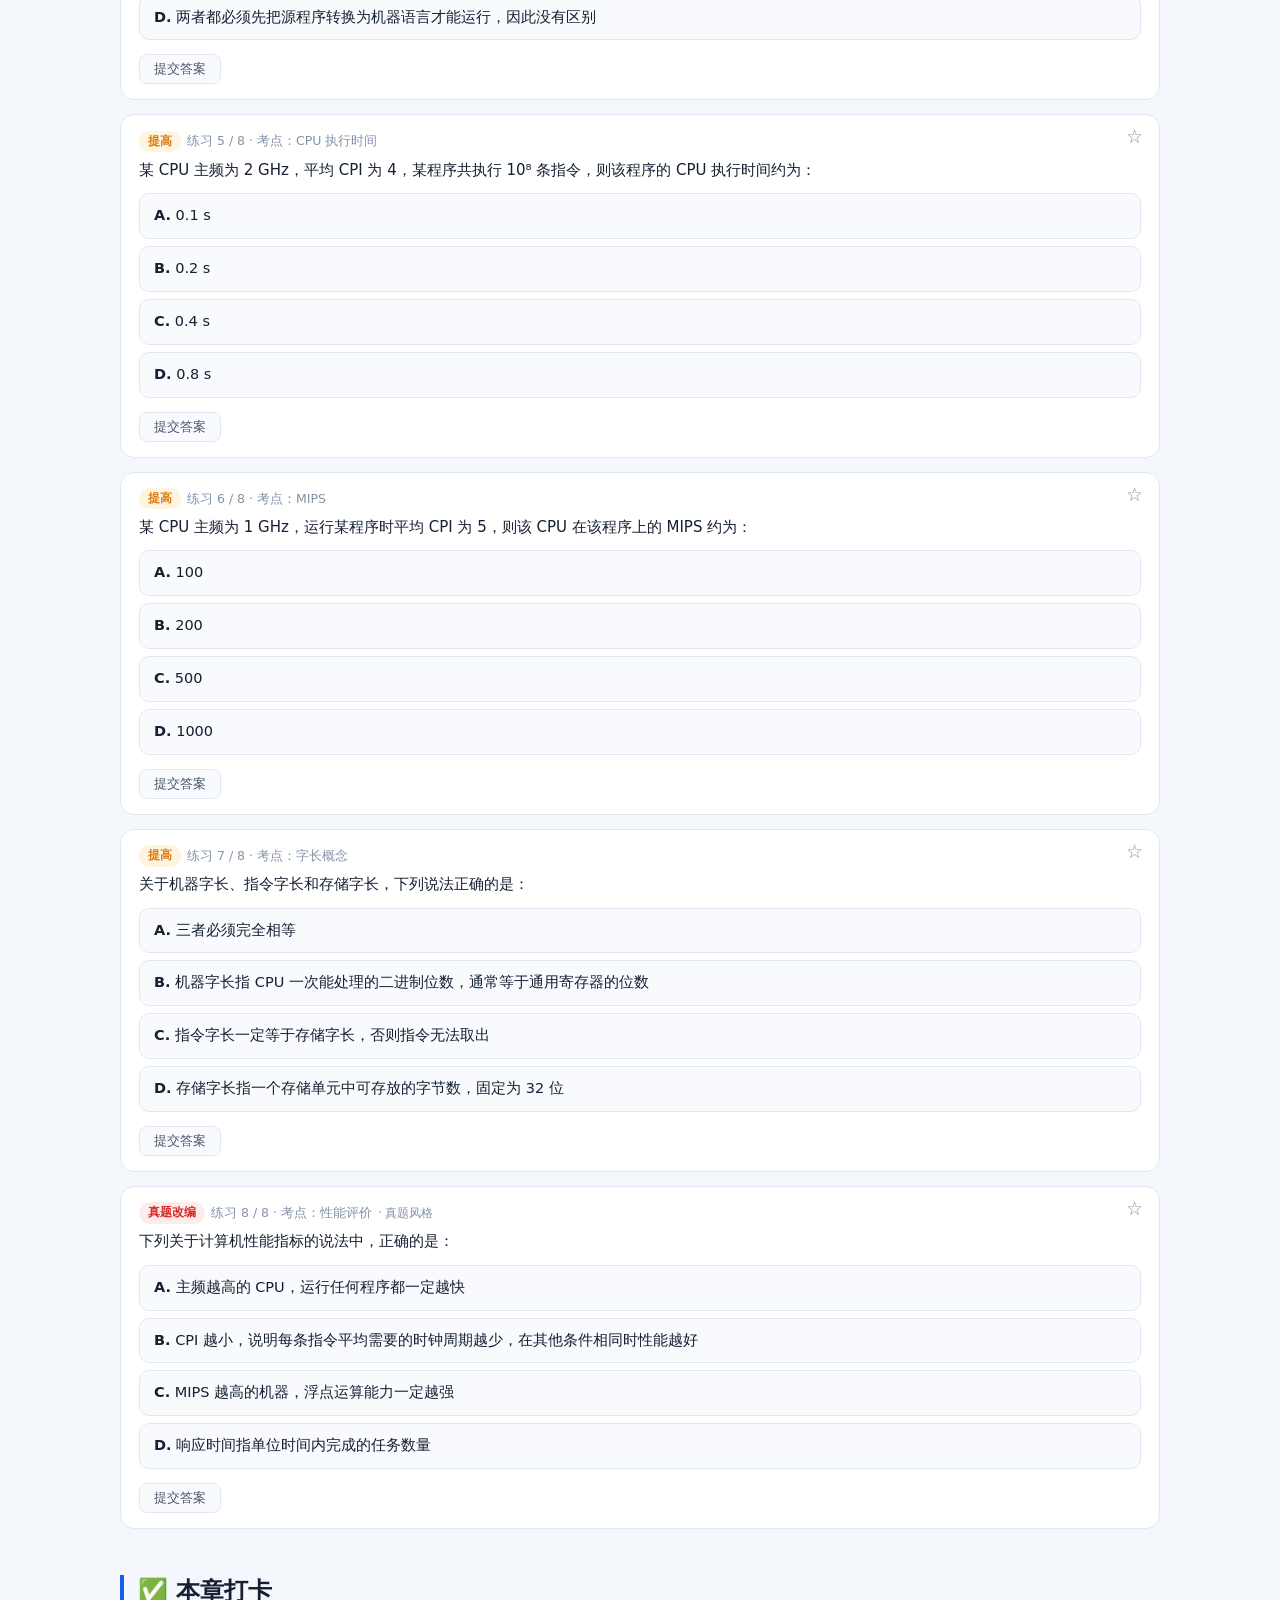
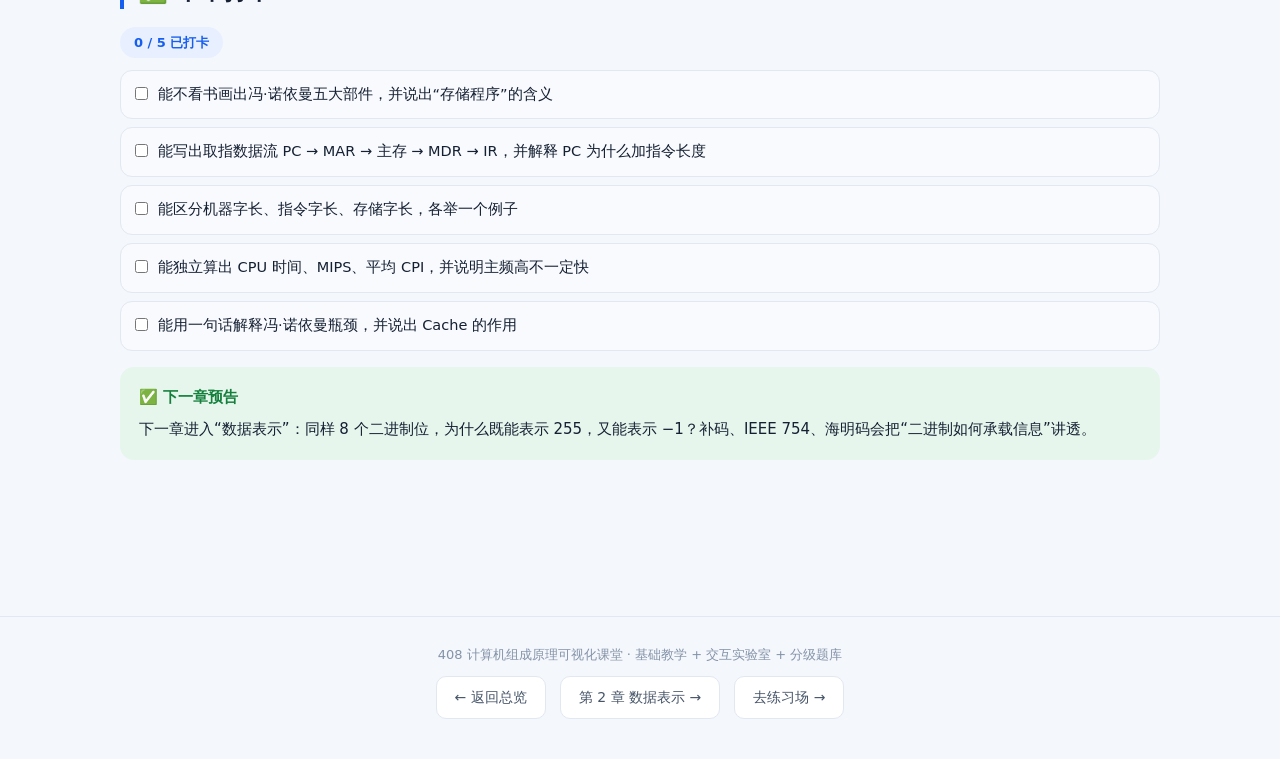
==== commit 86a60e9a: "新增大题演算页：四类综合题逐步演算与采分点，并统一全站导航" ====
--- a/ch01.html
+++ b/ch01.html
@@ -5,13 +5,13 @@
 <meta name="viewport" content="width=device-width, initial-scale=1.0">
 <title>第 1 章 计算机系统概述 · 408 计算机组成原理可视化课堂</title>
 <meta name="description" content="408 计算机组成原理第 1 章：冯·诺依曼结构、计算机层次、指令执行过程与性能指标，附性能换算实验室。">
-<link rel="stylesheet" href="assets/style.css?v=2">
+<link rel="stylesheet" href="assets/style.css?v=3">
 </head>
 <body>
 <nav class="topbar"><div class="topbar-inner">
   <a class="logo" href="index.html"><span class="dot"></span>408 计组可视化课堂</a>
   <div class="nav-links">
-    <a href="index.html">总览</a><a href="ch01.html">系统概述</a><a href="ch02.html">数据表示</a><a href="ch03.html">存储系统</a><a href="ch04.html">指令系统</a><a href="ch05.html">CPU</a><a href="ch06.html">总线</a><a href="ch07.html">I/O</a><a href="practice.html">练习场</a><a href="method.html">备考方法论</a><a href="resources.html">资源导航</a>
+    <a href="index.html">总览</a><a href="ch01.html">系统概述</a><a href="ch02.html">数据表示</a><a href="ch03.html">存储系统</a><a href="ch04.html">指令系统</a><a href="ch05.html">CPU</a><a href="ch06.html">总线</a><a href="ch07.html">I/O</a><a href="practice.html">练习场</a><a href="bigquestions.html">大题演算</a><a href="method.html">备考方法论</a><a href="resources.html">资源导航</a>
   </div>
   <button class="theme-btn" title="切换明暗主题">🌙</button>
 </div></nav>
--- a/assets/style.css
+++ b/assets/style.css
@@ -439,6 +439,18 @@
 .v-grid { stroke: var(--line); stroke-width: 1; stroke-dasharray: 2 3; }
 .v-arc { stroke: var(--accent); stroke-width: 3; }
 
+/* ── 单总线数据通路 ── */
+#dp-stage svg { display: block; width: 100%; min-width: 680px; height: auto; }
+.dp-box rect { fill: var(--card-2); stroke: var(--line); stroke-width: 1.5; }
+.dp-box .dp-title { font-size: 14px; font-weight: 800; fill: var(--ink); text-anchor: middle; }
+.dp-box .dp-sub { font-size: 11.5px; fill: var(--ink-3); text-anchor: middle; }
+.dp-box.dp-active rect { fill: var(--accent-soft); stroke: var(--accent); stroke-width: 3; }
+.dp-box.dp-active .dp-title { fill: var(--accent); }
+.dp-bus { stroke: var(--ink-3); stroke-width: 3; }
+.dp-bus-hot { stroke: var(--accent); stroke-width: 4; }
+.dp-conn { stroke: var(--line); stroke-width: 1.5; stroke-dasharray: 4 3; }
+.dp-buslabel { font-size: 11.5px; fill: var(--ink-3); text-anchor: middle; }
+
 /* ── 资源页 ── */
 .res-item { display: flex; gap: 14px; padding: 15px 0; border-bottom: 1px dashed var(--line); }
 .res-item:last-child { border-bottom: none; }
@@ -456,6 +468,73 @@
 footer .pagers { display: flex; justify-content: center; gap: 14px; margin-top: 10px; flex-wrap: wrap; }
 footer .pagers a { border: 1px solid var(--line); border-radius: 10px; padding: 8px 18px; background: var(--card); color: var(--ink-2); font-size: 14px; }
 footer .pagers a:hover { border-color: var(--brand); color: var(--brand); text-decoration: none; }
+
+/* ── 大题演算页 ── */
+.bq {
+  background: var(--card); border: 1px solid var(--line); border-radius: 16px;
+  padding: 16px 18px; margin: 18px 0 8px; box-shadow: var(--shadow);
+}
+.bq-q { font-size: 14.5px; color: var(--ink-2); line-height: 1.85; }
+.bq-q b { color: var(--brand); }
+[data-steps] { margin: 8px 0 6px; }
+.bq-bar {
+  display: flex; align-items: center; gap: 8px; flex-wrap: wrap;
+  padding: 10px 12px; background: var(--card-2); border: 1px solid var(--line); border-radius: 12px;
+}
+.bq-progress {
+  font-family: var(--mono); font-size: 12.5px; color: var(--ink-3);
+  margin-right: auto; letter-spacing: .5px;
+}
+.bq-btn {
+  border: 1px solid var(--brand); background: var(--brand-soft); color: var(--brand);
+  border-radius: 8px; padding: 6px 13px; font-size: 13px; font-weight: 700;
+  cursor: pointer; transition: transform .1s, opacity .15s;
+}
+.bq-btn:hover:not(:disabled) { transform: translateY(-1px); }
+.bq-btn.ghost { border-color: var(--line); background: var(--card); color: var(--ink-2); }
+.bq-btn:disabled { opacity: .4; cursor: not-allowed; transform: none; }
+.bq-hint { margin-top: 10px; font-size: 13px; color: var(--ink-3); }
+.bq-list { list-style: none; margin: 4px 0 0; padding: 0; }
+.bq-step {
+  display: none; gap: 10px; padding: 12px 2px;
+  border-bottom: 1px dashed var(--line);
+}
+.bq-step.on { display: flex; animation: bqIn .22s ease; }
+.bq-step:last-child { border-bottom: none; }
+@keyframes bqIn {
+  from { opacity: 0; transform: translateY(-4px); }
+  to { opacity: 1; transform: none; }
+}
+.bq-num {
+  flex: 0 0 26px; width: 26px; height: 26px; border-radius: 50%;
+  background: var(--brand-soft); color: var(--brand);
+  font-weight: 800; font-size: 13px; font-family: var(--mono);
+  display: flex; align-items: center; justify-content: center; margin-top: 1px;
+}
+.bq-step-body { flex: 1; min-width: 0; }
+.bq-step-title { font-weight: 800; font-size: 14px; color: var(--ink); }
+.bq-formula {
+  font-family: var(--mono); font-size: 13px; line-height: 1.8;
+  background: var(--code-bg); border-left: 3px solid var(--brand);
+  border-radius: 6px; padding: 7px 11px; margin: 6px 0;
+  color: var(--ink); overflow-x: auto; word-break: break-word;
+}
+.bq-explain { font-size: 13.2px; color: var(--ink-2); }
+.bq-answer {
+  margin-top: 12px; padding: 12px 15px; border-radius: 12px;
+  background: var(--green-soft); border: 1px solid var(--green);
+  font-size: 14px; line-height: 1.8; color: var(--ink-2);
+}
+.bq-answer b { color: var(--green); }
+.bq-score th:first-child, .bq-score td:first-child { width: 42%; }
+.bq-gantt { overflow-x: auto; background: var(--card-2); border-radius: 12px; padding: 12px; margin-top: 12px; }
+.bq-gantt svg { display: block; height: auto; }
+@media (max-width: 620px) {
+  .bq { padding: 14px; }
+  .bq-progress { width: 100%; margin-bottom: 2px; }
+  .bq-step { padding: 10px 0; }
+  .bq-score th:first-child, .bq-score td:first-child { width: 38%; }
+}
 
 @media (max-width: 720px) {
   .hero { padding: 26px 20px; }
